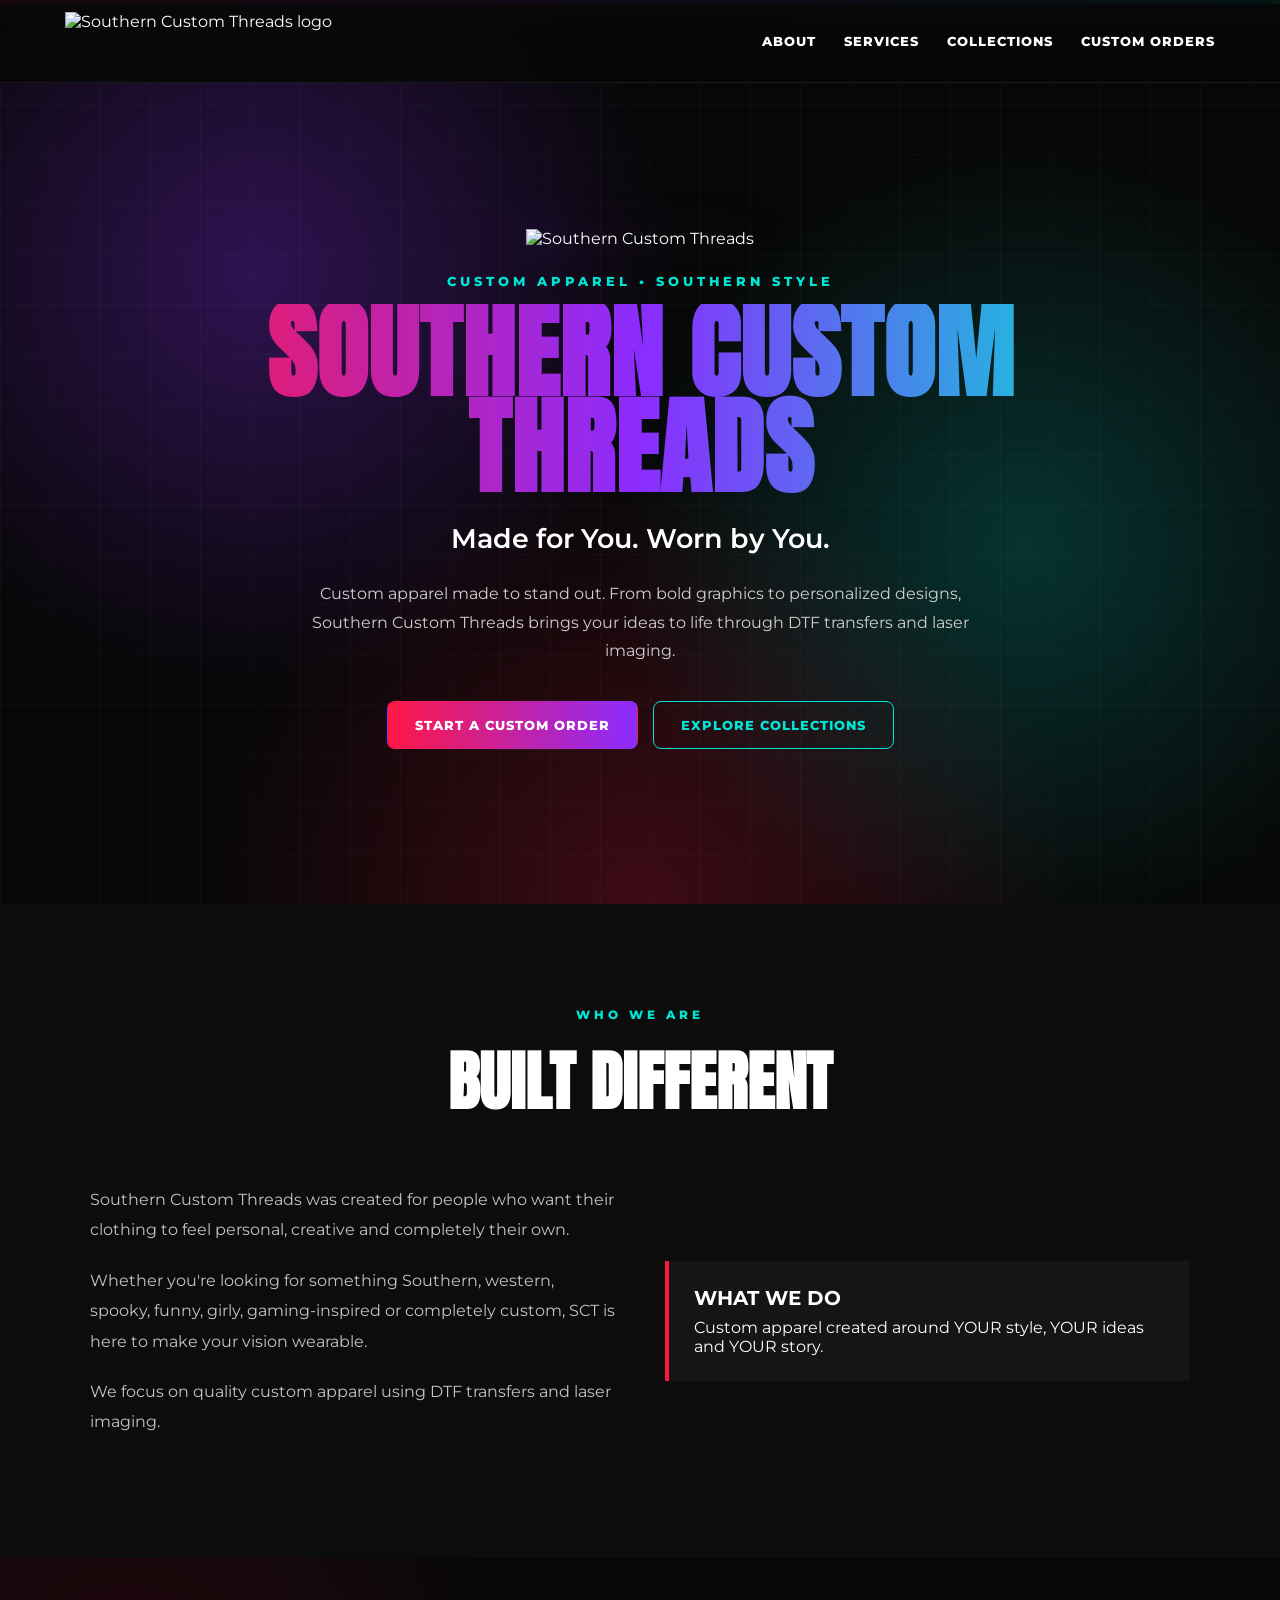
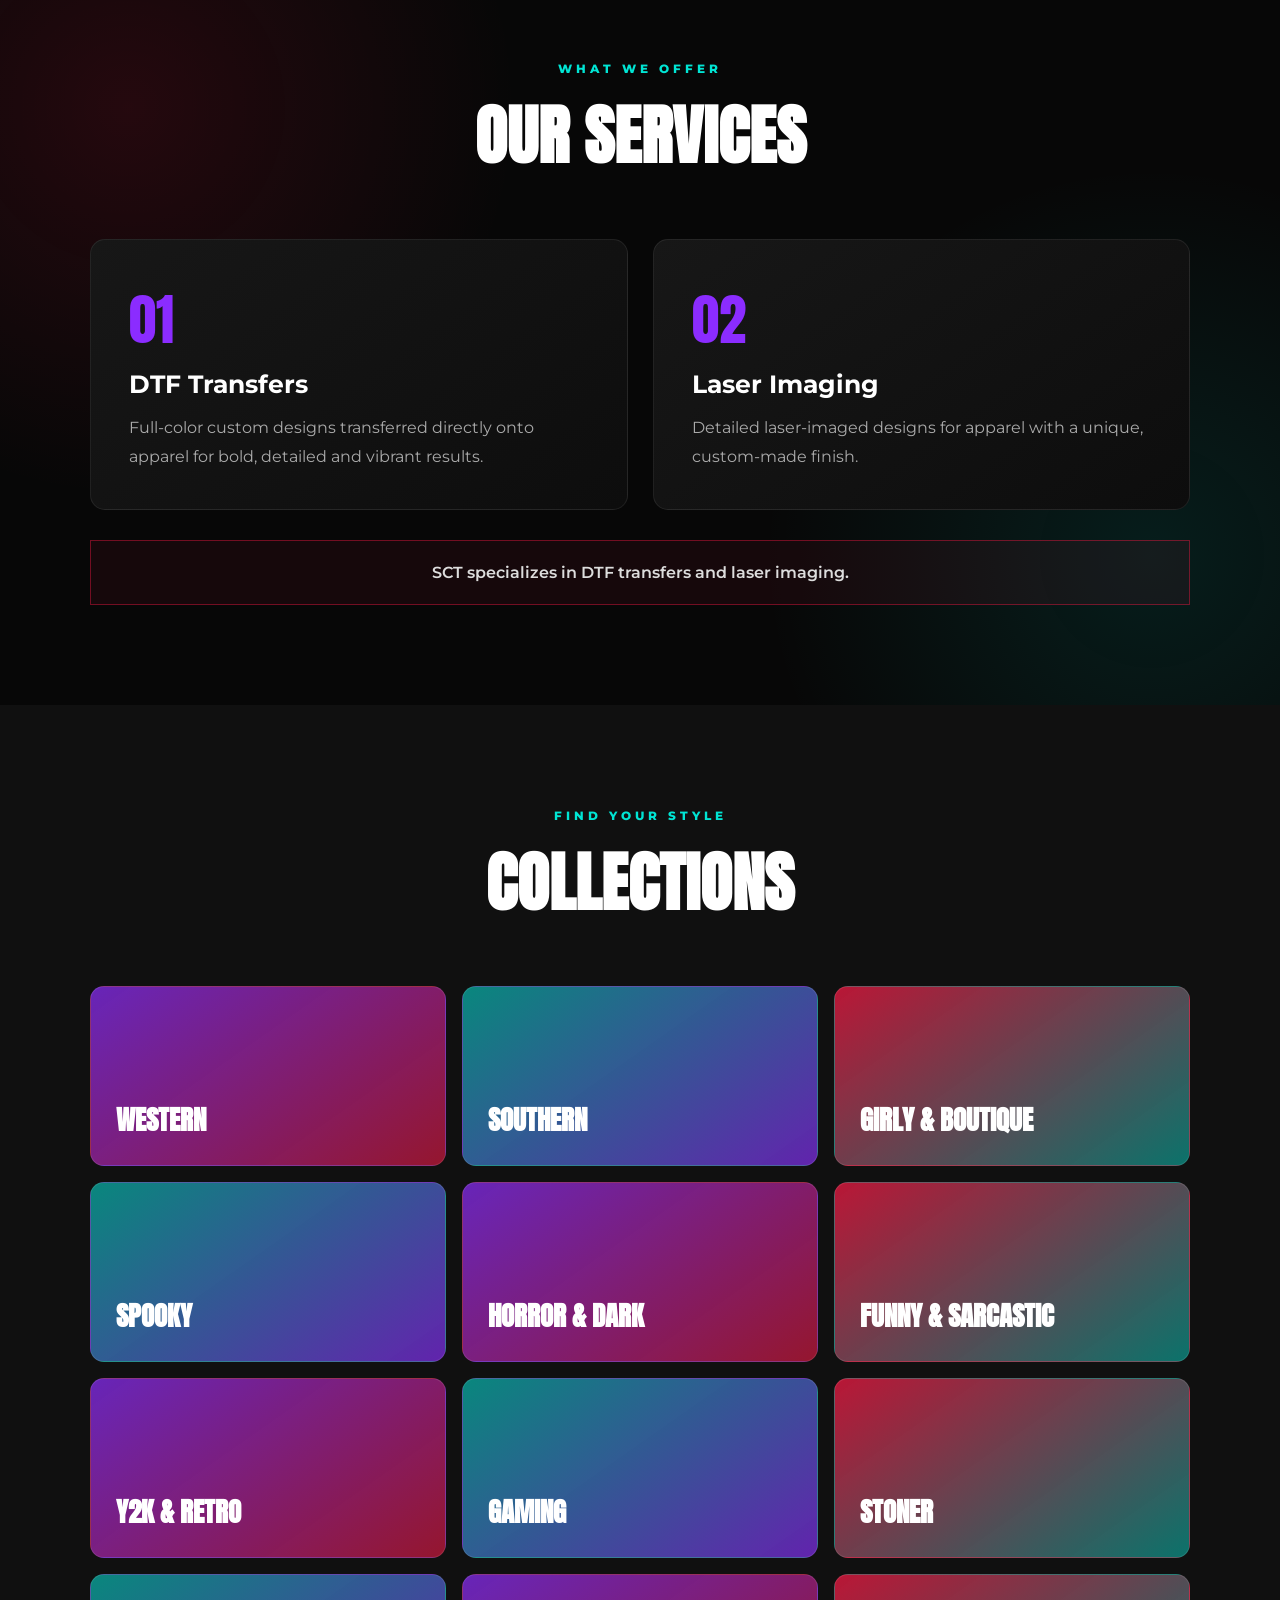
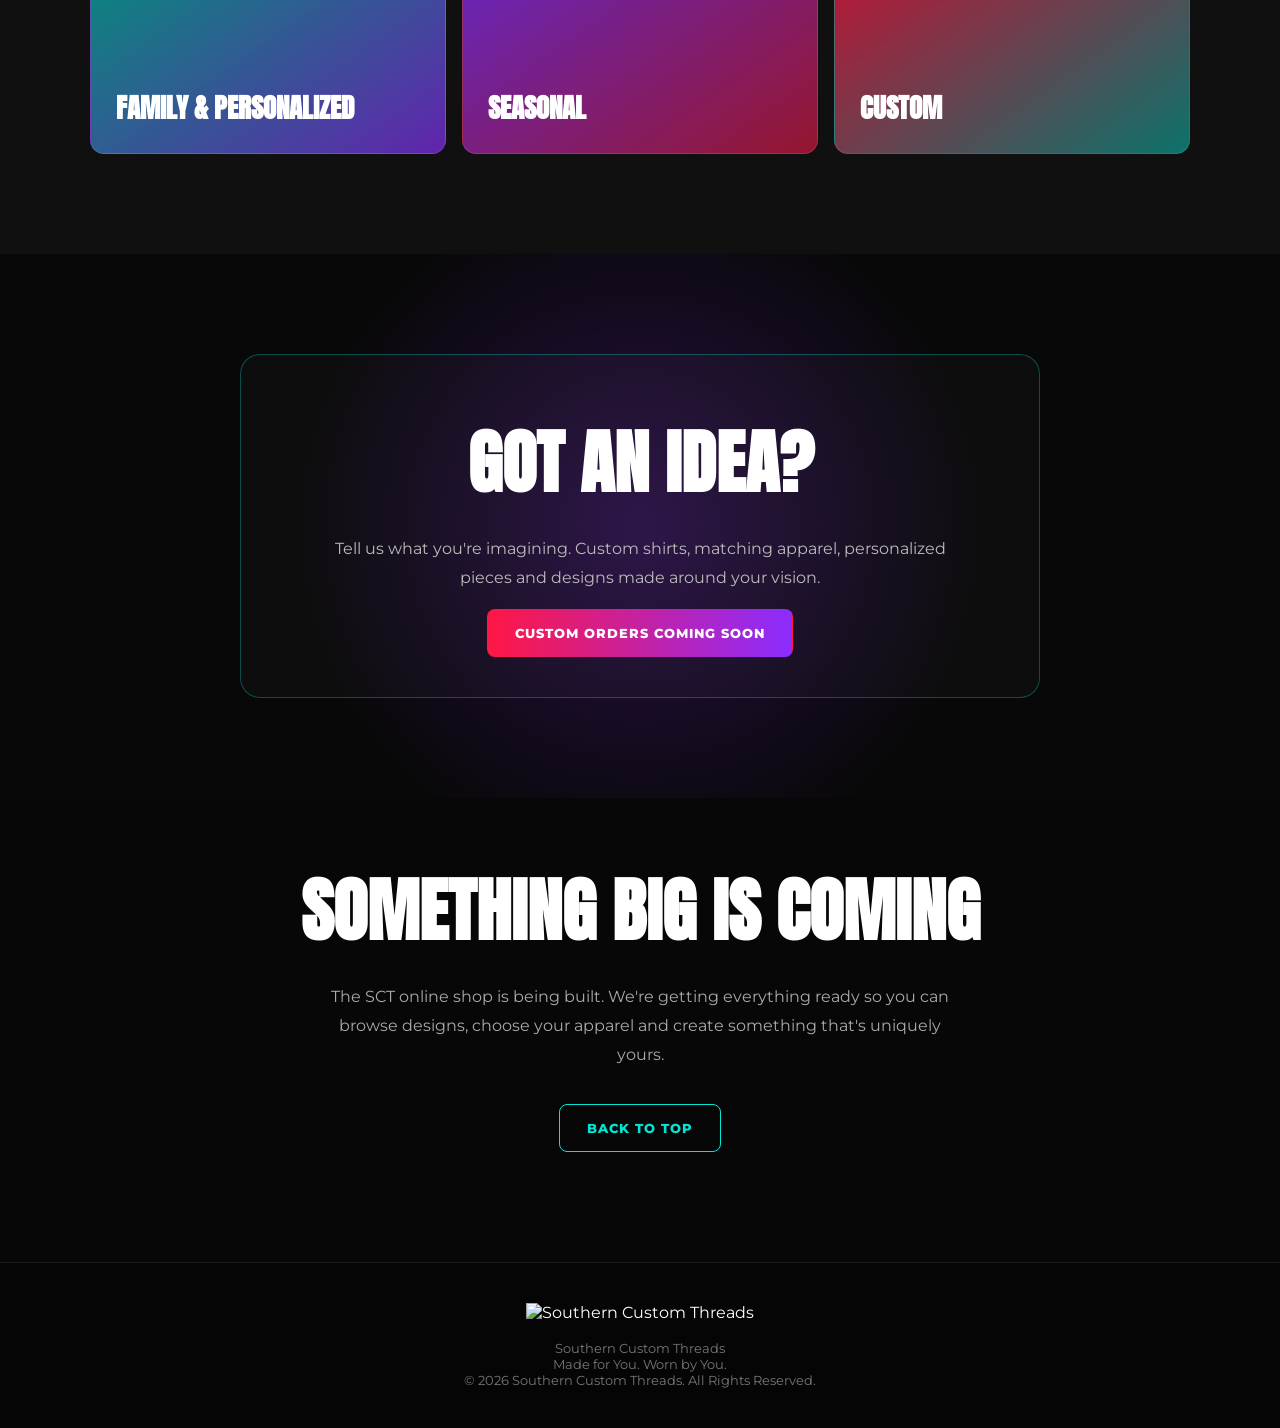
==== index.html @ f233bc28 "Update index.html" ====
<!DOCTYPE html>
<html lang="en">
<head>
<meta charset="UTF-8">
<meta name="viewport" content="width=device-width, initial-scale=1.0">

<title>Southern Custom Threads | Custom Apparel</title>

<meta name="description" content="Southern Custom Threads — Made for You. Worn by You. Custom apparel featuring DTF transfers and laser imaging.">

<style>
@import url('https://fonts.googleapis.com/css2?family=Anton&family=Montserrat:wght@400;500;600;700;800&display=swap');

:root {
  --red:#ff1744;
  --purple:#8b2cff;
  --teal:#00e5d4;
  --white:#ffffff;
  --black:#070707;
  --dark:#111111;
  --gray:#a9a9a9;
}

* {
  box-sizing:border-box;
  margin:0;
  padding:0;
}

html {
  scroll-behavior:smooth;
}

body {
  background:var(--black);
  color:var(--white);
  font-family:'Montserrat',sans-serif;
  overflow-x:hidden;
}

a {
  color:inherit;
  text-decoration:none;
}

header {
  position:fixed;
  top:0;
  left:0;
  width:100%;
  z-index:1000;
  background:rgba(7,7,7,.9);
  backdrop-filter:blur(12px);
  border-bottom:1px solid rgba(255,255,255,.08);
}

.nav {
  max-width:1200px;
  margin:auto;
  min-height:82px;
  padding:12px 25px;
  display:flex;
  align-items:center;
  justify-content:space-between;
}

.logo {
  height:58px;
  width:auto;
  display:block;
}

.nav-links {
  display:flex;
  gap:28px;
  align-items:center;
}

.nav-links a {
  font-size:13px;
  font-weight:800;
  text-transform:uppercase;
  letter-spacing:1px;
  transition:.25s;
}

.nav-links a:hover {
  color:var(--teal);
}

.hero {
  min-height:100vh;
  padding:150px 25px 80px;
  display:flex;
  align-items:center;
  justify-content:center;
  position:relative;
  background:
    radial-gradient(circle at 20% 30%, rgba(139,44,255,.3), transparent 35%),
    radial-gradient(circle at 80% 60%, rgba(0,229,212,.2), transparent 35%),
    radial-gradient(circle at 50% 100%, rgba(255,23,68,.22), transparent 40%),
    #070707;
}

.hero:before {
  content:"";
  position:absolute;
  inset:0;
  background-image:
    linear-gradient(rgba(255,255,255,.025) 1px,transparent 1px),
    linear-gradient(90deg,rgba(255,255,255,.025) 1px,transparent 1px);
  background-size:50px 50px;
  pointer-events:none;
}

.hero-content {
  max-width:1050px;
  text-align:center;
  position:relative;
  z-index:2;
}

.hero-logo {
  width:min(330px,75vw);
  margin:0 auto 25px;
  filter:drop-shadow(0 0 25px rgba(139,44,255,.35));
}

.kicker {
  color:var(--teal);
  font-size:13px;
  font-weight:800;
  letter-spacing:4px;
  text-transform:uppercase;
  margin-bottom:15px;
}

h1 {
  font-family:'Anton',sans-serif;
  font-size:clamp(48px,9vw,105px);
  line-height:.92;
  text-transform:uppercase;
  letter-spacing:1px;
  background:linear-gradient(90deg,var(--red),var(--purple),var(--teal));
  -webkit-background-clip:text;
  background-clip:text;
  color:transparent;
}

.tagline {
  margin:25px auto;
  max-width:700px;
  font-size:clamp(18px,3vw,27px);
  font-weight:600;
}

.hero-text {
  max-width:680px;
  margin:auto;
  color:#cfcfcf;
  line-height:1.8;
}

.buttons {
  margin-top:35px;
  display:flex;
  gap:15px;
  justify-content:center;
  flex-wrap:wrap;
}

.btn {
  padding:15px 27px;
  border-radius:8px;
  font-size:13px;
  font-weight:800;
  text-transform:uppercase;
  letter-spacing:1px;
  border:1px solid transparent;
  transition:.25s;
}

.btn-primary {
  background:linear-gradient(90deg,var(--red),var(--purple));
}

.btn-secondary {
  border-color:var(--teal);
  color:var(--teal);
}

.btn:hover {
  transform:translateY(-3px);
  box-shadow:0 10px 30px rgba(0,0,0,.35);
}

section {
  padding:100px 25px;
}

.container {
  max-width:1100px;
  margin:auto;
}

.section-title {
  text-align:center;
  margin-bottom:55px;
}

.section-title span {
  color:var(--teal);
  font-size:12px;
  font-weight:800;
  letter-spacing:4px;
  text-transform:uppercase;
}

.section-title h2 {
  font-family:'Anton',sans-serif;
  font-size:clamp(38px,6vw,65px);
  text-transform:uppercase;
  margin-top:10px;
}

.about {
  background:#0c0c0c;
}

.about-grid {
  display:grid;
  grid-template-columns:1fr 1fr;
  gap:50px;
  align-items:center;
}

.about-copy p {
  color:#c4c4c4;
  line-height:1.9;
  margin-bottom:20px;
}

.about-highlight {
  border-left:4px solid var(--red);
  padding:25px;
  background:#151515;
}

.about-highlight strong {
  display:block;
  font-size:20px;
  margin-bottom:8px;
}

.services {
  background:
    radial-gradient(circle at 10% 20%,rgba(255,23,68,.12),transparent 30%),
    radial-gradient(circle at 90% 80%,rgba(0,229,212,.1),transparent 30%),
    #070707;
}

.service-grid {
  display:grid;
  grid-template-columns:repeat(2,1fr);
  gap:25px;
}

.card {
  background:linear-gradient(145deg,#171717,#0d0d0d);
  border:1px solid rgba(255,255,255,.08);
  border-radius:15px;
  padding:38px;
  transition:.3s;
}

.card:hover {
  transform:translateY(-7px);
  border-color:var(--purple);
}

.card-number {
  font-family:'Anton',sans-serif;
  font-size:55px;
  color:var(--purple);
}

.card h3 {
  font-size:25px;
  margin:8px 0 15px;
}

.card p {
  color:#aaa;
  line-height:1.8;
}

.notice {
  margin-top:30px;
  text-align:center;
  padding:22px;
  border:1px solid rgba(255,23,68,.4);
  background:rgba(255,23,68,.06);
  color:#ddd;
  font-weight:600;
}

.collections {
  background:#101010;
}

.collection-grid {
  display:grid;
  grid-template-columns:repeat(3,1fr);
  gap:16px;
}

.collection {
  min-height:180px;
  border-radius:14px;
  padding:25px;
  display:flex;
  align-items:flex-end;
  position:relative;
  overflow:hidden;
  background:
    linear-gradient(145deg,rgba(139,44,255,.7),rgba(255,23,68,.55)),
    #151515;
  border:1px solid rgba(255,255,255,.1);
}

.collection:nth-child(2n) {
  background:
    linear-gradient(145deg,rgba(0,229,212,.55),rgba(139,44,255,.65)),
    #151515;
}

.collection:nth-child(3n) {
  background:
    linear-gradient(145deg,rgba(255,23,68,.7),rgba(0,229,212,.45)),
    #151515;
}

.collection h3 {
  font-family:'Anton',sans-serif;
  font-size:27px;
  text-transform:uppercase;
  position:relative;
  z-index:2;
}

.custom {
  text-align:center;
  background:
    radial-gradient(circle,rgba(139,44,255,.25),transparent 50%),
    #080808;
}

.custom-box {
  max-width:800px;
  margin:auto;
  padding:55px 30px;
  border-radius:20px;
  border:1px solid rgba(0,229,212,.3);
  background:rgba(255,255,255,.025);
}

.custom-box h2 {
  font-family:'Anton',sans-serif;
  font-size:clamp(40px,7vw,70px);
  text-transform:uppercase;
}

.custom-box p {
  color:#bbb;
  line-height:1.8;
  margin:20px auto 30px;
  max-width:650px;
}

.coming {
  padding-top:60px;
  padding-bottom:110px;
  text-align:center;
}

.coming h2 {
  font-family:'Anton',sans-serif;
  font-size:clamp(40px,7vw,70px);
  text-transform:uppercase;
}

.coming p {
  color:#aaa;
  max-width:650px;
  margin:20px auto;
  line-height:1.8;
}

footer {
  border-top:1px solid rgba(255,255,255,.08);
  background:#050505;
  padding:40px 25px;
  text-align:center;
}

.footer-logo {
  height:65px;
  margin-bottom:18px;
}

footer p {
  color:#777;
  font-size:13px;
}

.gradient-line {
  height:4px;
  background:linear-gradient(90deg,var(--red),var(--purple),var(--teal));
}

@media(max-width:800px) {
  .nav {
    justify-content:center;
  }

  .nav-links {
    display:none;
  }

  .about-grid,
  .service-grid {
    grid-template-columns:1fr;
  }

  .collection-grid {
    grid-template-columns:1fr 1fr;
  }
}

@media(max-width:520px) {
  section {
    padding:75px 18px;
  }

  .collection-grid {
    grid-template-columns:1fr;
  }

  .card {
    padding:28px;
  }
}
</style>
</head>

<body>

<header>
  <div class="nav">
    <a href="#top">
      <img src="sct-logo.jpeg" class="logo" alt="Southern Custom Threads logo">
    </a>

    <nav class="nav-links">
      <a href="#about">About</a>
      <a href="#services">Services</a>
      <a href="#collections">Collections</a>
      <a href="#custom">Custom Orders</a>
    </nav>
  </div>
</header>

<div class="gradient-line"></div>

<main id="top">

<section class="hero">
  <div class="hero-content">

    <img src="sct-logo.jpeg" class="hero-logo" alt="Southern Custom Threads">

    <div class="kicker">Custom Apparel • Southern Style</div>

    <h1>Southern Custom Threads</h1>

    <div class="tagline">
      Made for You. Worn by You.
    </div>

    <p class="hero-text">
      Custom apparel made to stand out. From bold graphics to personalized
      designs, Southern Custom Threads brings your ideas to life through
      DTF transfers and laser imaging.
    </p>

    <div class="buttons">
      <a href="#custom" class="btn btn-primary">Start a Custom Order</a>
      <a href="#collections" class="btn btn-secondary">Explore Collections</a>
    </div>

  </div>
</section>

<section class="about" id="about">
  <div class="container">

    <div class="section-title">
      <span>Who We Are</span>
      <h2>Built Different</h2>
    </div>

    <div class="about-grid">

      <div class="about-copy">
        <p>
          Southern Custom Threads was created for people who want their
          clothing to feel personal, creative and completely their own.
        </p>

        <p>
          Whether you're looking for something Southern, western, spooky,
          funny, girly, gaming-inspired or completely custom, SCT is here
          to make your vision wearable.
        </p>

        <p>
          We focus on quality custom apparel using DTF transfers and
          laser imaging.
        </p>
      </div>

      <div class="about-highlight">
        <strong>WHAT WE DO</strong>
        Custom apparel created around YOUR style, YOUR ideas and YOUR story.
      </div>

    </div>

  </div>
</section>

<section class="services" id="services">
  <div class="container">

    <div class="section-title">
      <span>What We Offer</span>
      <h2>Our Services</h2>
    </div>

    <div class="service-grid">

      <div class="card">
        <div class="card-number">01</div>
        <h3>DTF Transfers</h3>
        <p>
          Full-color custom designs transferred directly onto apparel
          for bold, detailed and vibrant results.
        </p>
      </div>

      <div class="card">
        <div class="card-number">02</div>
        <h3>Laser Imaging</h3>
        <p>
          Detailed laser-imaged designs for apparel with a unique,
          custom-made finish.
        </p>
      </div>

    </div>

    <div class="notice">
      SCT specializes in DTF transfers and laser imaging.
    </div>

  </div>
</section>

<section class="collections" id="collections">
  <div class="container">

    <div class="section-title">
      <span>Find Your Style</span>
      <h2>Collections</h2>
    </div>

    <div class="collection-grid">

      <div class="collection"><h3>Western</h3></div>
      <div class="collection"><h3>Southern</h3></div>
      <div class="collection"><h3>Girly & Boutique</h3></div>
      <div class="collection"><h3>Spooky</h3></div>
      <div class="collection"><h3>Horror & Dark</h3></div>
      <div class="collection"><h3>Funny & Sarcastic</h3></div>
      <div class="collection"><h3>Y2K & Retro</h3></div>
      <div class="collection"><h3>Gaming</h3></div>
      <div class="collection"><h3>Stoner</h3></div>
      <div class="collection"><h3>Family & Personalized</h3></div>
      <div class="collection"><h3>Seasonal</h3></div>
      <div class="collection"><h3>Custom</h3></div>

    </div>

  </div>
</section>

<section class="custom" id="custom">
  <div class="container">

    <div class="custom-box">

      <h2>Got An Idea?</h2>

      <p>
        Tell us what you're imagining. Custom shirts, matching apparel,
        personalized pieces and designs made around your vision.
      </p>

      <a href="#" class="btn btn-primary">
        Custom Orders Coming Soon
      </a>

    </div>

  </div>
</section>

<section class="coming">
  <div class="container">

    <h2>Something Big Is Coming</h2>

    <p>
      The SCT online shop is being built. We're getting everything ready
      so you can browse designs, choose your apparel and create something
      that's uniquely yours.
    </p>

    <div class="buttons">
      <a href="#top" class="btn btn-secondary">Back To Top</a>
    </div>

  </div>
</section>

</main>

<footer>

  <img src="sct-logo.jpeg" class="footer-logo" alt="Southern Custom Threads">

  <p>Southern Custom Threads</p>
  <p>Made for You. Worn by You.</p>
  <p>© 2026 Southern Custom Threads. All Rights Reserved.</p>

</footer>

</body>
</html>
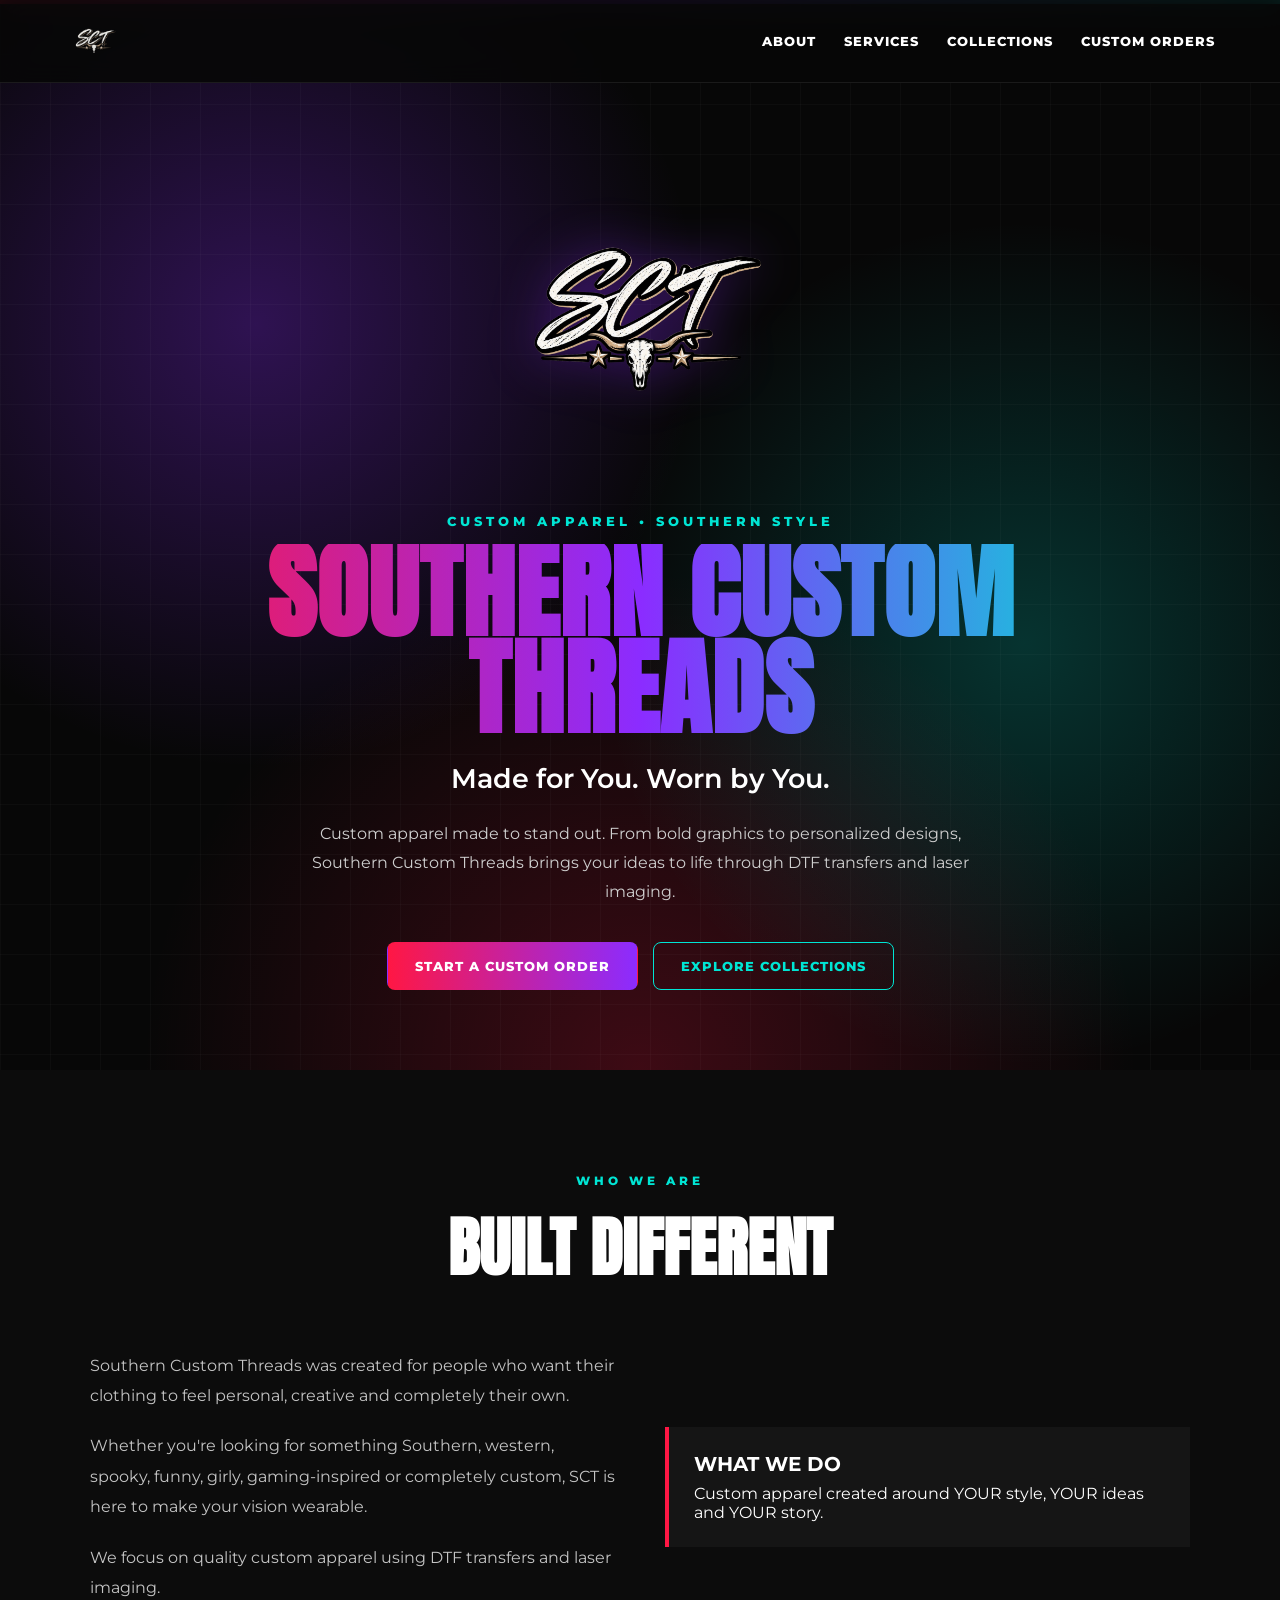
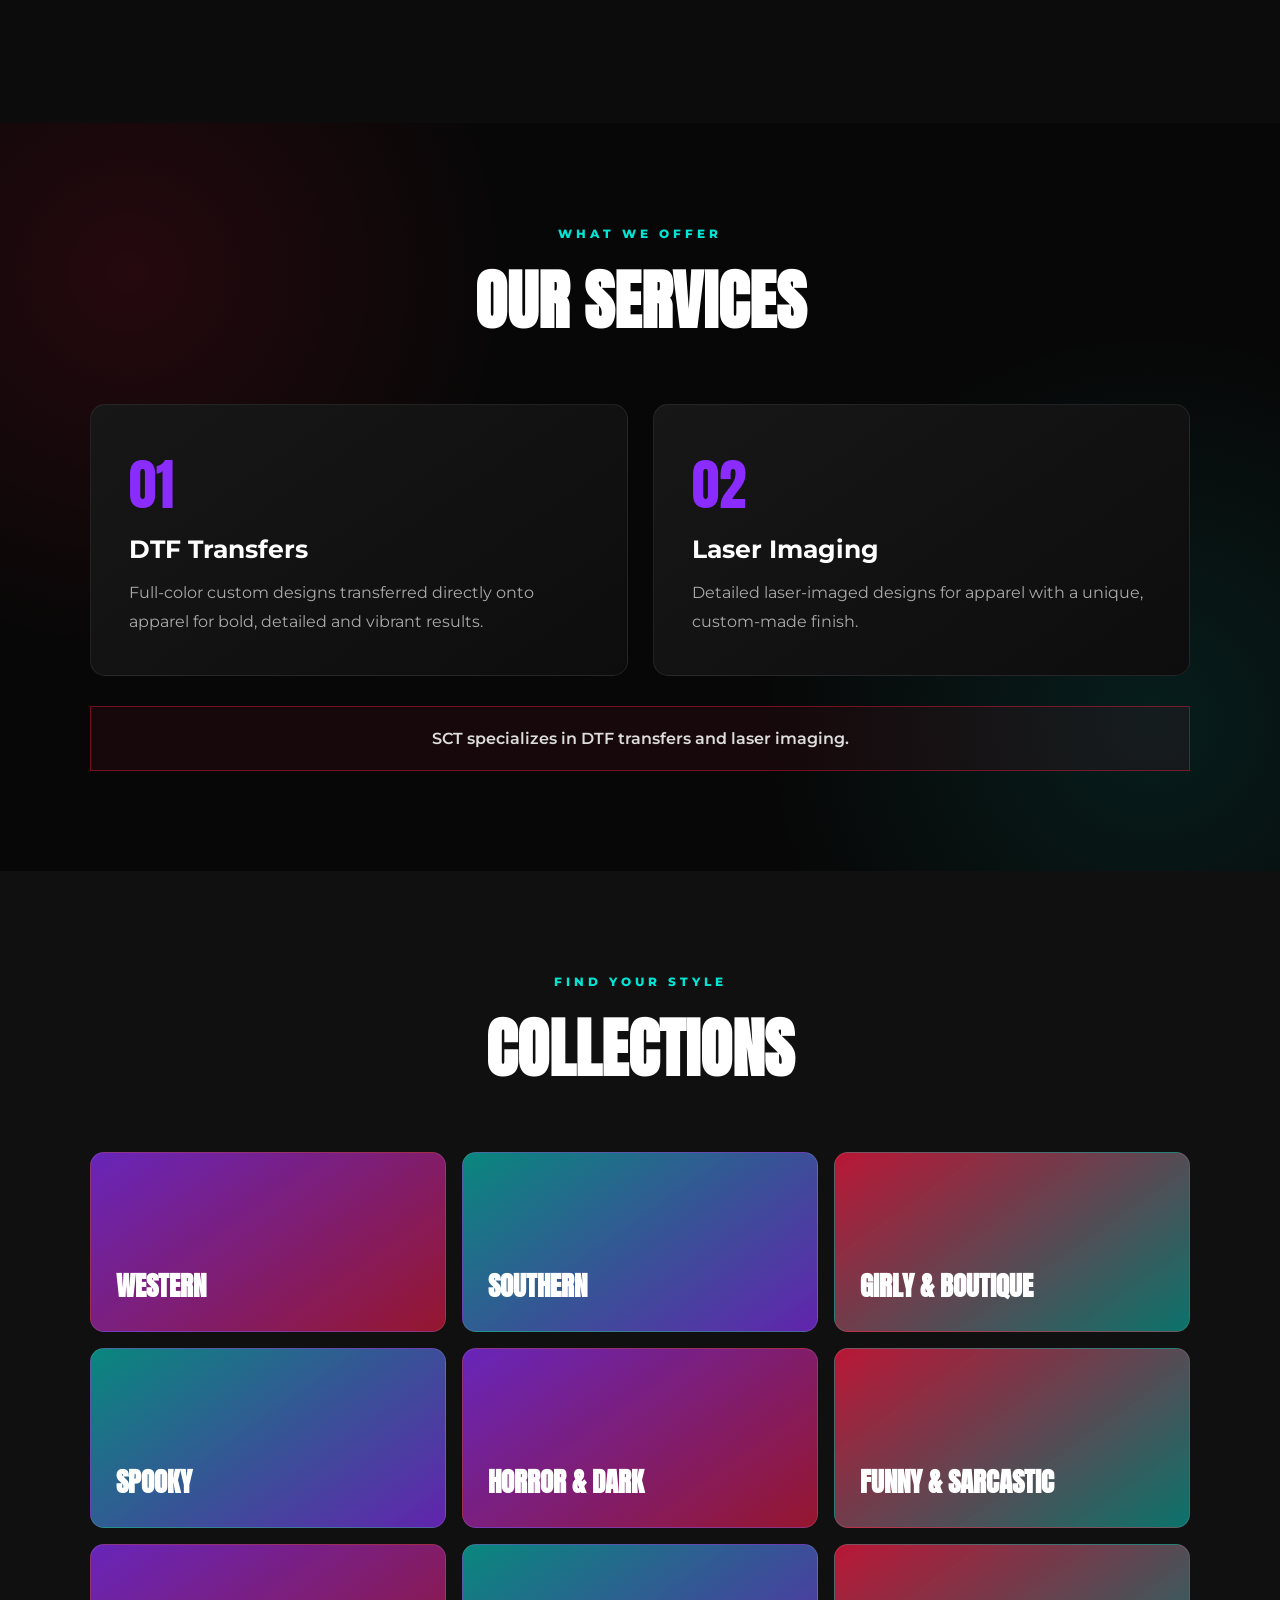
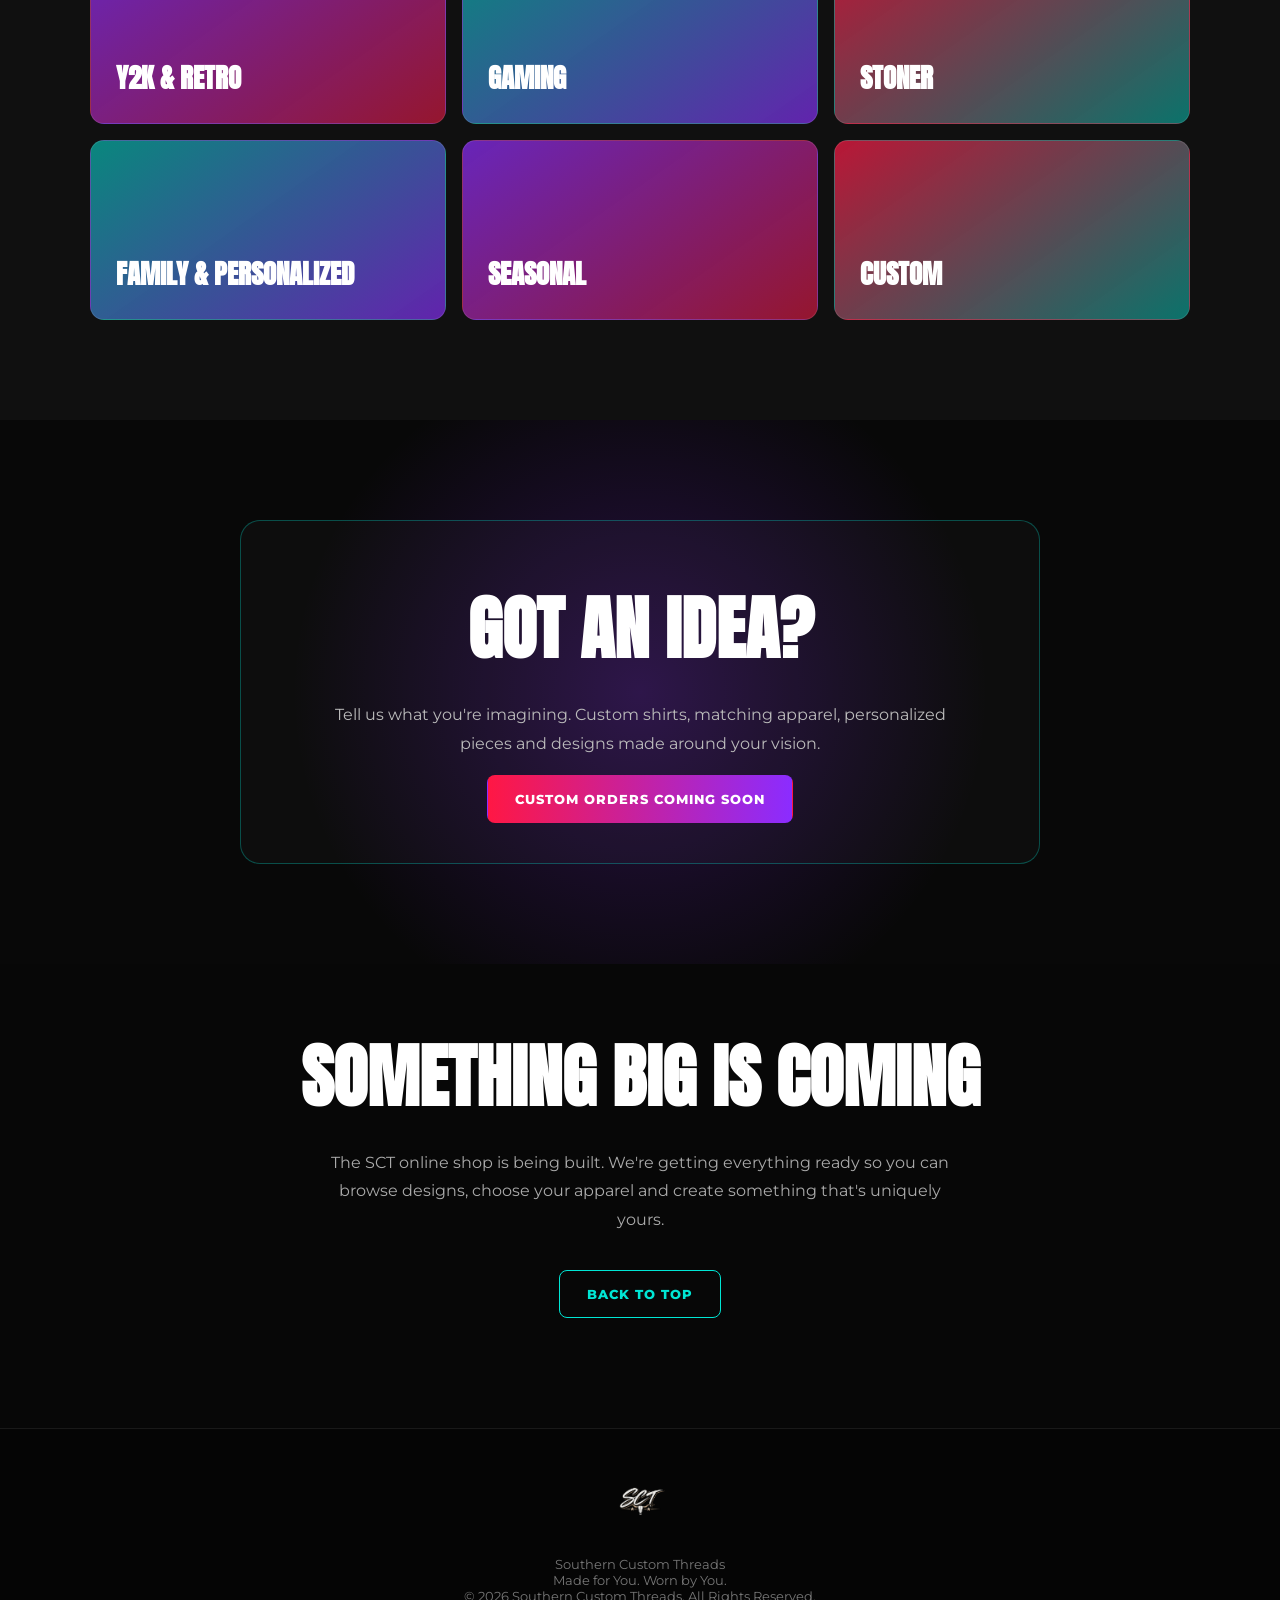
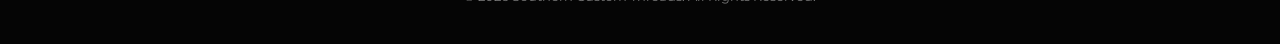
==== commit 4aeab037: "Update index.html" ====
--- a/index.html
+++ b/index.html
@@ -458,7 +458,7 @@
 <header>
   <div class="nav">
     <a href="#top">
-      <img src="sct-logo.jpeg" class="logo" alt="Southern Custom Threads logo">
+      <img src="SCT logo.png" class="logo" alt="Southern Custom Threads logo">
     </a>
 
     <nav class="nav-links">
@@ -477,7 +477,7 @@
 <section class="hero">
   <div class="hero-content">
 
-    <img src="sct-logo.jpeg" class="hero-logo" alt="Southern Custom Threads">
+    <img src="SCT logo.png" class="hero-logo" alt="Southern Custom Threads">
 
     <div class="kicker">Custom Apparel • Southern Style</div>
 
@@ -647,7 +647,7 @@
 
 <footer>
 
-  <img src="sct-logo.jpeg" class="footer-logo" alt="Southern Custom Threads">
+  <img src="SCT logo.png" class="footer-logo" alt="Southern Custom Threads">
 
   <p>Southern Custom Threads</p>
   <p>Made for You. Worn by You.</p>
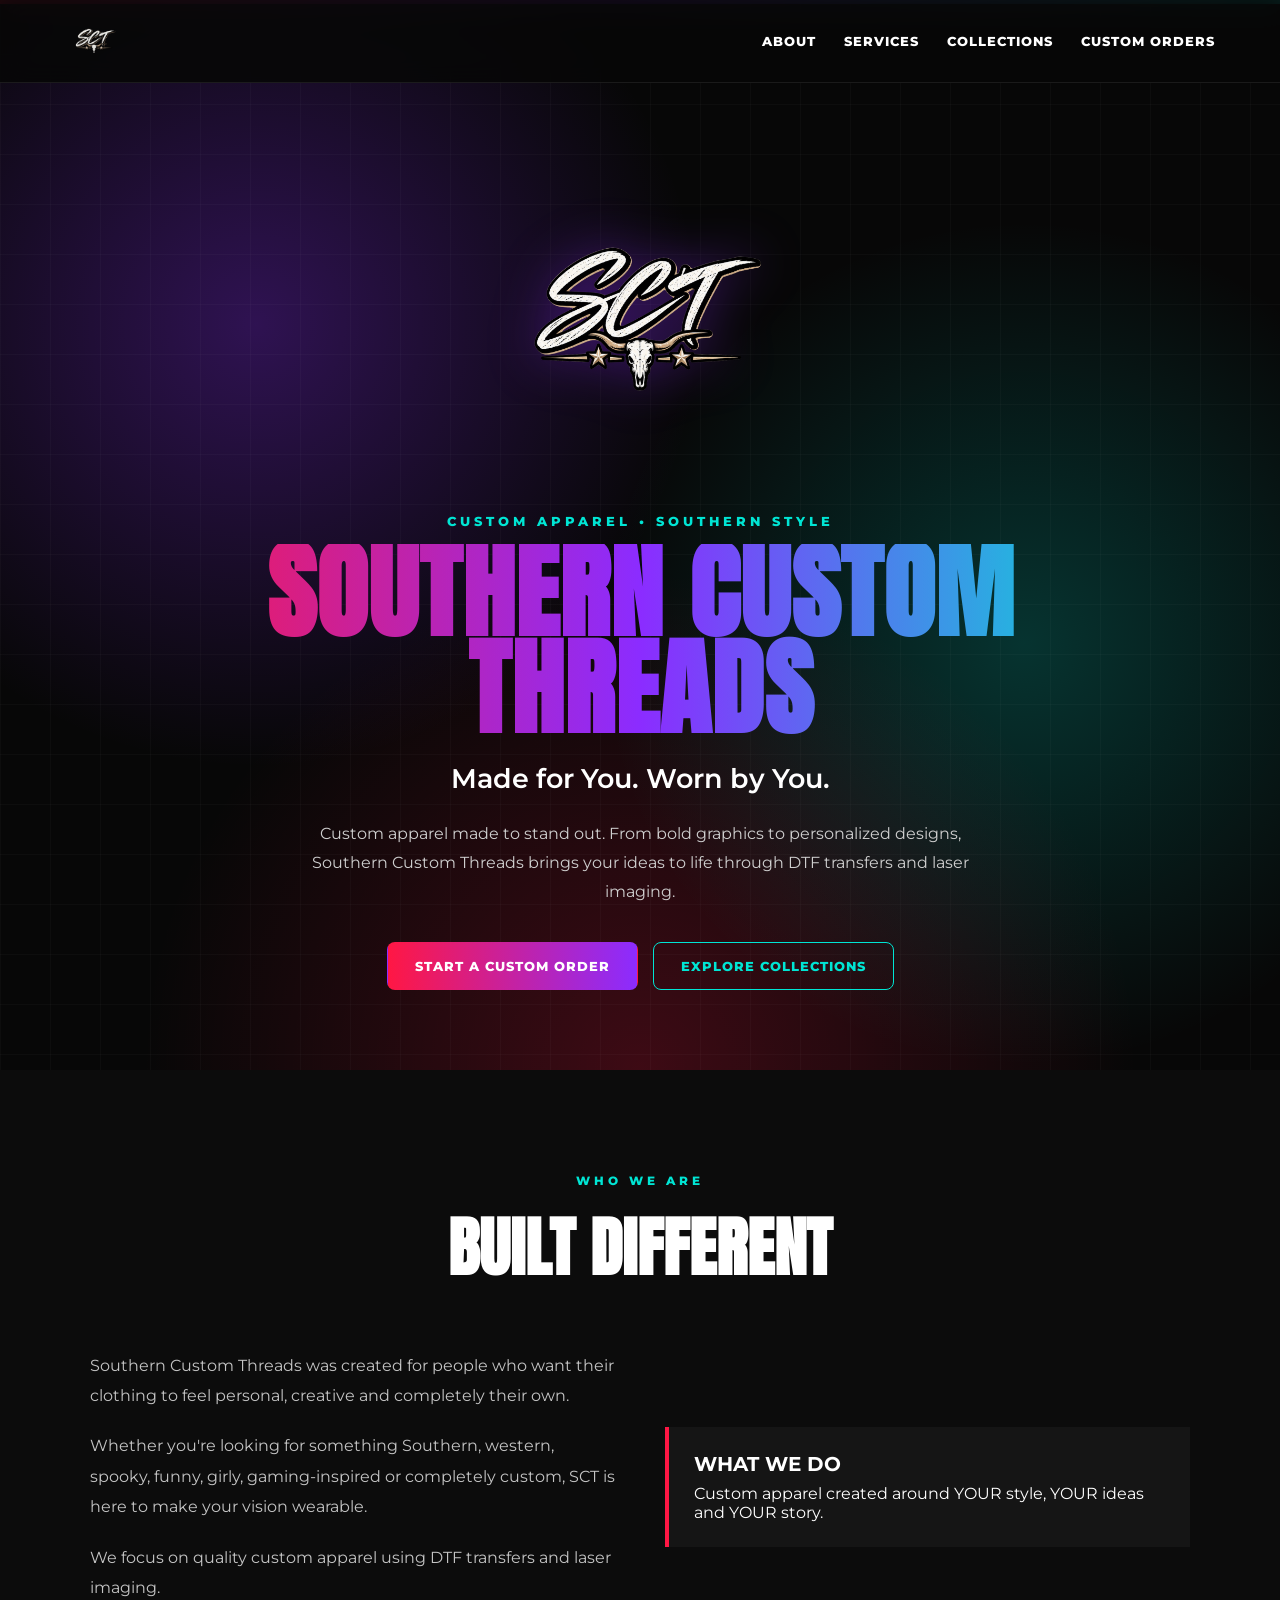
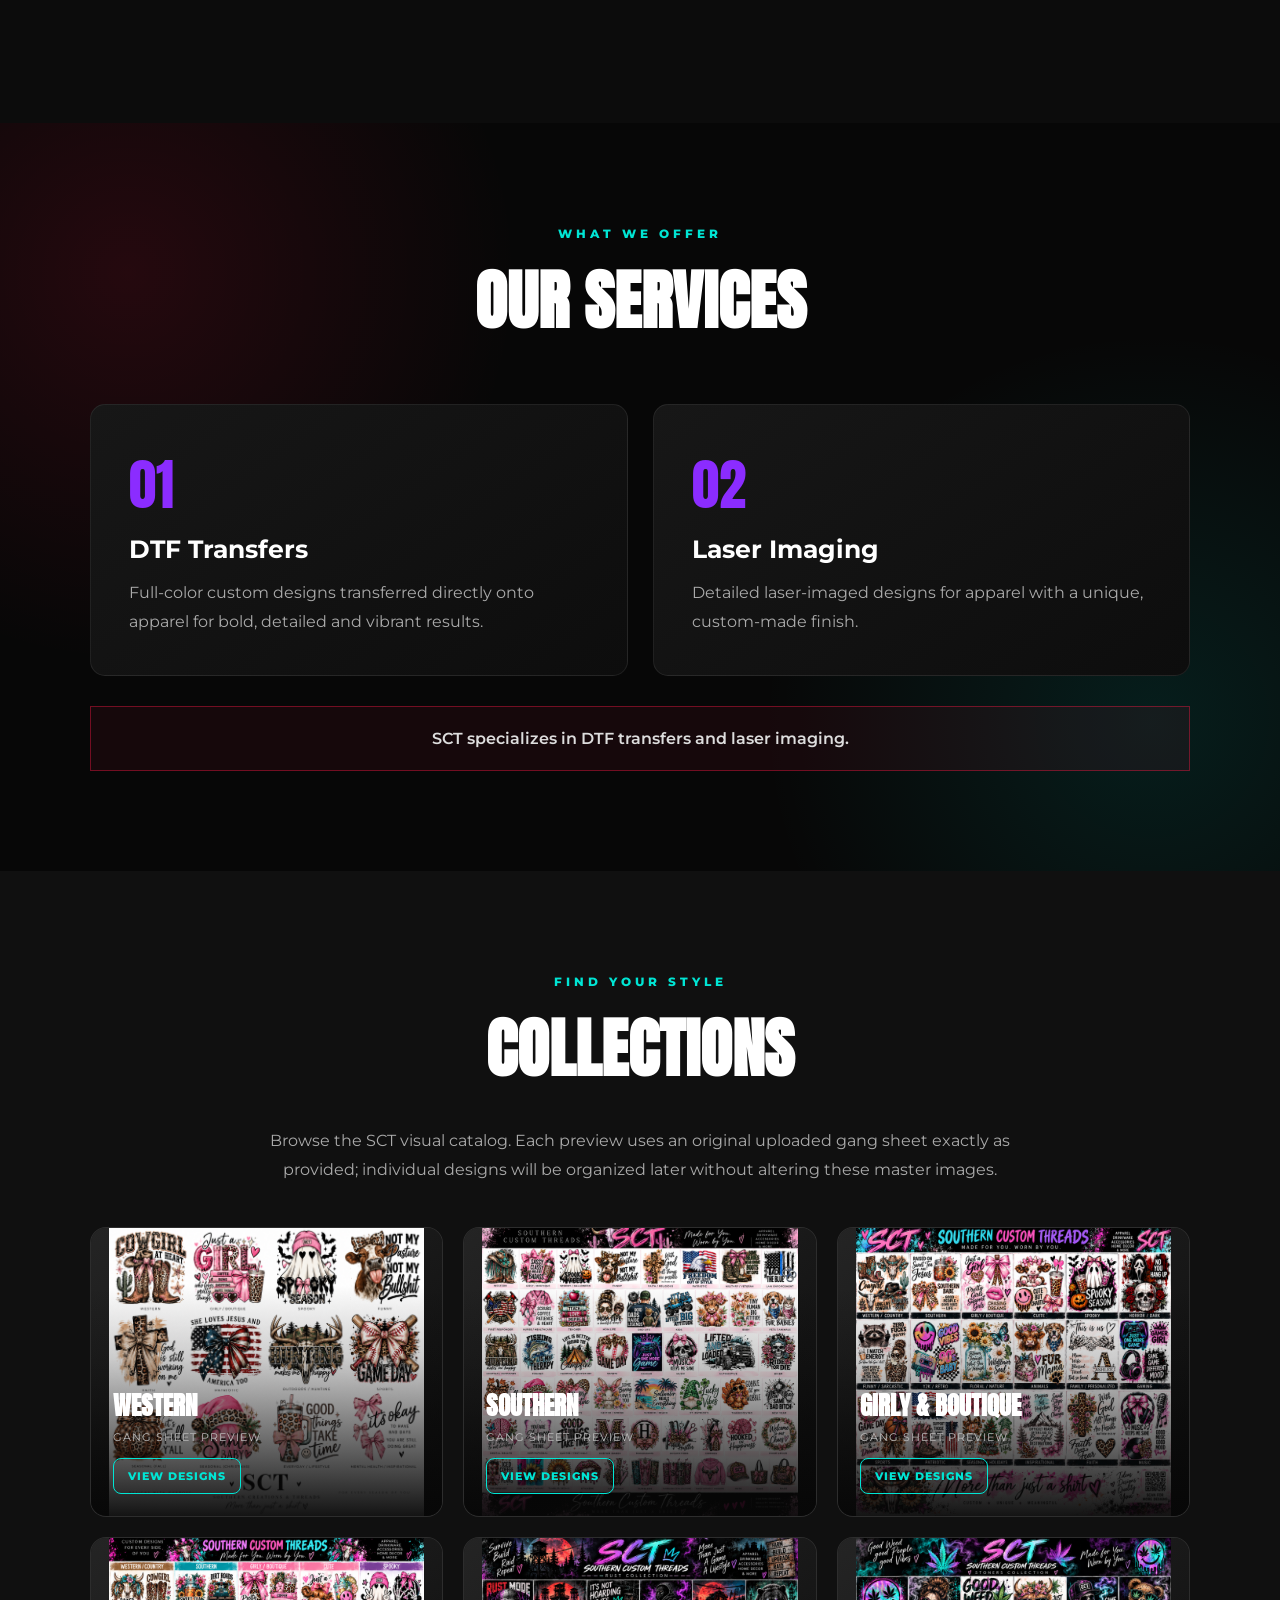
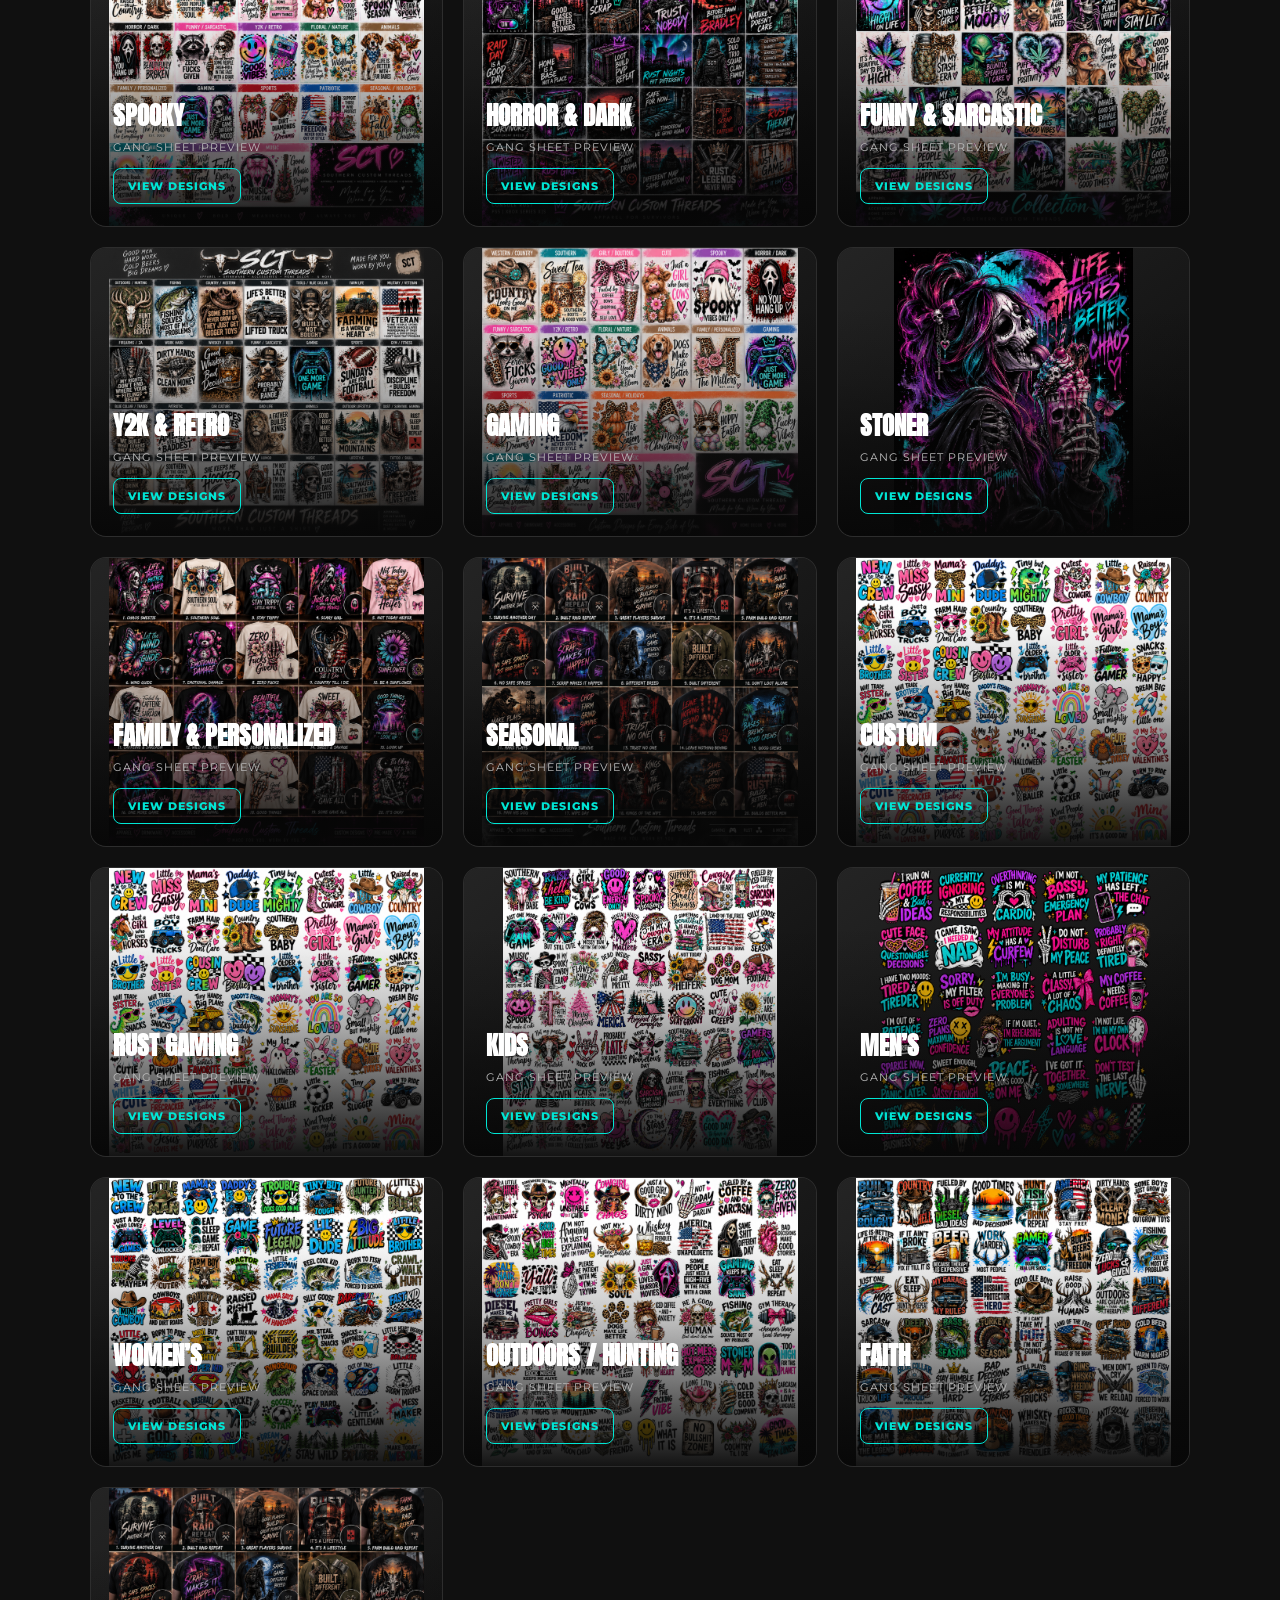
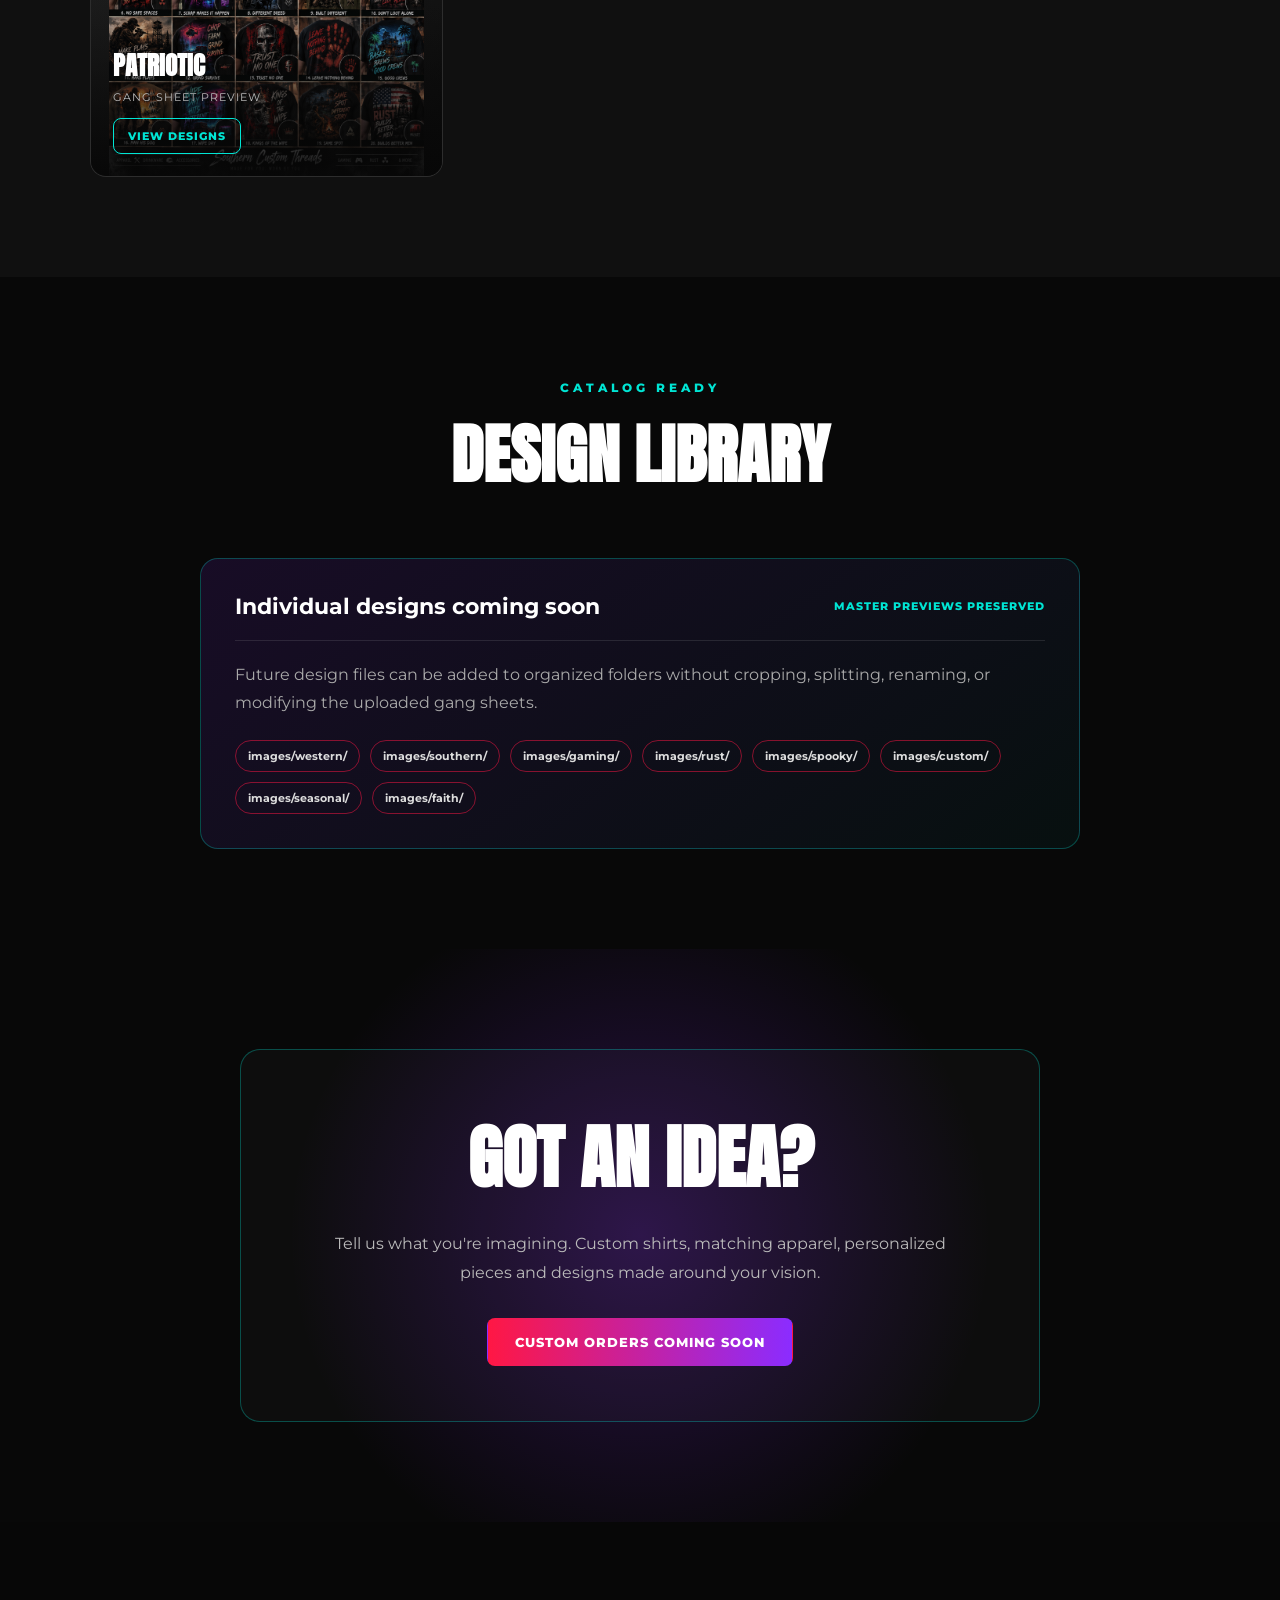
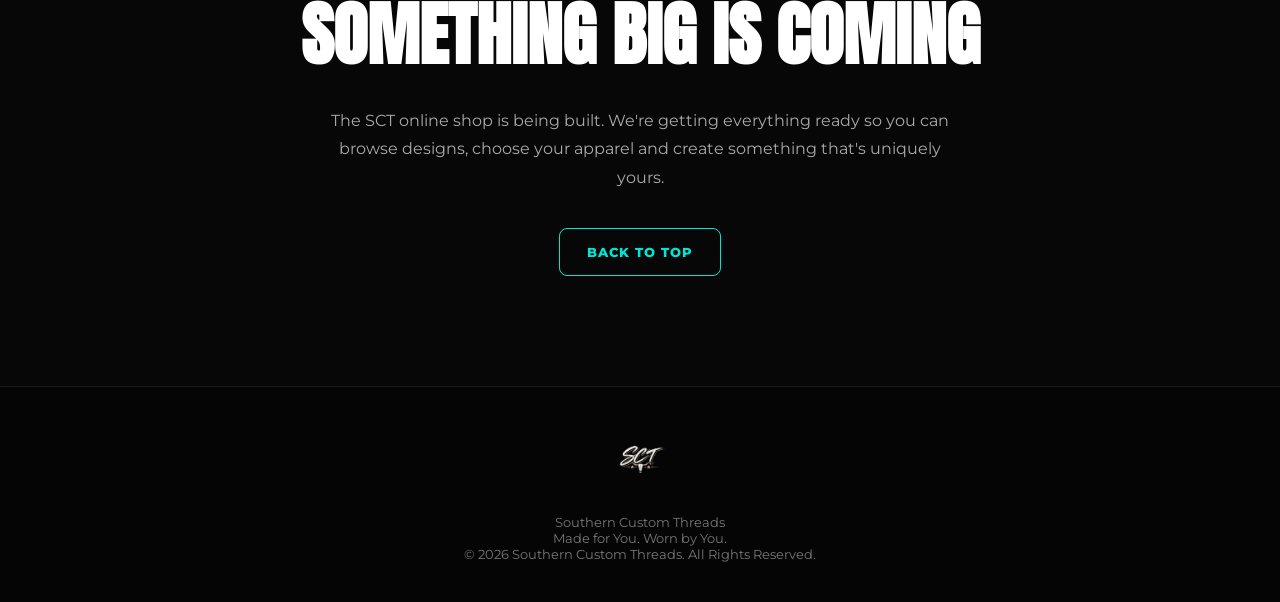
==== commit 57def1d9: "Update SCT Collections with original gang sheet previews and future design folders" ====
--- a/index.html
+++ b/index.html
@@ -3,657 +3,50 @@
 <head>
 <meta charset="UTF-8">
 <meta name="viewport" content="width=device-width, initial-scale=1.0">
-
 <title>Southern Custom Threads | Custom Apparel</title>
-
 <meta name="description" content="Southern Custom Threads — Made for You. Worn by You. Custom apparel featuring DTF transfers and laser imaging.">
-
 <style>
 @import url('https://fonts.googleapis.com/css2?family=Anton&family=Montserrat:wght@400;500;600;700;800&display=swap');
-
-:root {
-  --red:#ff1744;
-  --purple:#8b2cff;
-  --teal:#00e5d4;
-  --white:#ffffff;
-  --black:#070707;
-  --dark:#111111;
-  --gray:#a9a9a9;
-}
-
-* {
-  box-sizing:border-box;
-  margin:0;
-  padding:0;
-}
-
-html {
-  scroll-behavior:smooth;
-}
-
-body {
-  background:var(--black);
-  color:var(--white);
-  font-family:'Montserrat',sans-serif;
-  overflow-x:hidden;
-}
-
-a {
-  color:inherit;
-  text-decoration:none;
-}
-
-header {
-  position:fixed;
-  top:0;
-  left:0;
-  width:100%;
-  z-index:1000;
-  background:rgba(7,7,7,.9);
-  backdrop-filter:blur(12px);
-  border-bottom:1px solid rgba(255,255,255,.08);
-}
-
-.nav {
-  max-width:1200px;
-  margin:auto;
-  min-height:82px;
-  padding:12px 25px;
-  display:flex;
-  align-items:center;
-  justify-content:space-between;
-}
-
-.logo {
-  height:58px;
-  width:auto;
-  display:block;
-}
-
-.nav-links {
-  display:flex;
-  gap:28px;
-  align-items:center;
-}
-
-.nav-links a {
-  font-size:13px;
-  font-weight:800;
-  text-transform:uppercase;
-  letter-spacing:1px;
-  transition:.25s;
-}
-
-.nav-links a:hover {
-  color:var(--teal);
-}
-
-.hero {
-  min-height:100vh;
-  padding:150px 25px 80px;
-  display:flex;
-  align-items:center;
-  justify-content:center;
-  position:relative;
-  background:
-    radial-gradient(circle at 20% 30%, rgba(139,44,255,.3), transparent 35%),
-    radial-gradient(circle at 80% 60%, rgba(0,229,212,.2), transparent 35%),
-    radial-gradient(circle at 50% 100%, rgba(255,23,68,.22), transparent 40%),
-    #070707;
-}
-
-.hero:before {
-  content:"";
-  position:absolute;
-  inset:0;
-  background-image:
-    linear-gradient(rgba(255,255,255,.025) 1px,transparent 1px),
-    linear-gradient(90deg,rgba(255,255,255,.025) 1px,transparent 1px);
-  background-size:50px 50px;
-  pointer-events:none;
-}
-
-.hero-content {
-  max-width:1050px;
-  text-align:center;
-  position:relative;
-  z-index:2;
-}
-
-.hero-logo {
-  width:min(330px,75vw);
-  margin:0 auto 25px;
-  filter:drop-shadow(0 0 25px rgba(139,44,255,.35));
-}
-
-.kicker {
-  color:var(--teal);
-  font-size:13px;
-  font-weight:800;
-  letter-spacing:4px;
-  text-transform:uppercase;
-  margin-bottom:15px;
-}
-
-h1 {
-  font-family:'Anton',sans-serif;
-  font-size:clamp(48px,9vw,105px);
-  line-height:.92;
-  text-transform:uppercase;
-  letter-spacing:1px;
-  background:linear-gradient(90deg,var(--red),var(--purple),var(--teal));
-  -webkit-background-clip:text;
-  background-clip:text;
-  color:transparent;
-}
-
-.tagline {
-  margin:25px auto;
-  max-width:700px;
-  font-size:clamp(18px,3vw,27px);
-  font-weight:600;
-}
-
-.hero-text {
-  max-width:680px;
-  margin:auto;
-  color:#cfcfcf;
-  line-height:1.8;
-}
-
-.buttons {
-  margin-top:35px;
-  display:flex;
-  gap:15px;
-  justify-content:center;
-  flex-wrap:wrap;
-}
-
-.btn {
-  padding:15px 27px;
-  border-radius:8px;
-  font-size:13px;
-  font-weight:800;
-  text-transform:uppercase;
-  letter-spacing:1px;
-  border:1px solid transparent;
-  transition:.25s;
-}
-
-.btn-primary {
-  background:linear-gradient(90deg,var(--red),var(--purple));
-}
-
-.btn-secondary {
-  border-color:var(--teal);
-  color:var(--teal);
-}
-
-.btn:hover {
-  transform:translateY(-3px);
-  box-shadow:0 10px 30px rgba(0,0,0,.35);
-}
-
-section {
-  padding:100px 25px;
-}
-
-.container {
-  max-width:1100px;
-  margin:auto;
-}
-
-.section-title {
-  text-align:center;
-  margin-bottom:55px;
-}
-
-.section-title span {
-  color:var(--teal);
-  font-size:12px;
-  font-weight:800;
-  letter-spacing:4px;
-  text-transform:uppercase;
-}
-
-.section-title h2 {
-  font-family:'Anton',sans-serif;
-  font-size:clamp(38px,6vw,65px);
-  text-transform:uppercase;
-  margin-top:10px;
-}
-
-.about {
-  background:#0c0c0c;
-}
-
-.about-grid {
-  display:grid;
-  grid-template-columns:1fr 1fr;
-  gap:50px;
-  align-items:center;
-}
-
-.about-copy p {
-  color:#c4c4c4;
-  line-height:1.9;
-  margin-bottom:20px;
-}
-
-.about-highlight {
-  border-left:4px solid var(--red);
-  padding:25px;
-  background:#151515;
-}
-
-.about-highlight strong {
-  display:block;
-  font-size:20px;
-  margin-bottom:8px;
-}
-
-.services {
-  background:
-    radial-gradient(circle at 10% 20%,rgba(255,23,68,.12),transparent 30%),
-    radial-gradient(circle at 90% 80%,rgba(0,229,212,.1),transparent 30%),
-    #070707;
-}
-
-.service-grid {
-  display:grid;
-  grid-template-columns:repeat(2,1fr);
-  gap:25px;
-}
-
-.card {
-  background:linear-gradient(145deg,#171717,#0d0d0d);
-  border:1px solid rgba(255,255,255,.08);
-  border-radius:15px;
-  padding:38px;
-  transition:.3s;
-}
-
-.card:hover {
-  transform:translateY(-7px);
-  border-color:var(--purple);
-}
-
-.card-number {
-  font-family:'Anton',sans-serif;
-  font-size:55px;
-  color:var(--purple);
-}
-
-.card h3 {
-  font-size:25px;
-  margin:8px 0 15px;
-}
-
-.card p {
-  color:#aaa;
-  line-height:1.8;
-}
-
-.notice {
-  margin-top:30px;
-  text-align:center;
-  padding:22px;
-  border:1px solid rgba(255,23,68,.4);
-  background:rgba(255,23,68,.06);
-  color:#ddd;
-  font-weight:600;
-}
-
-.collections {
-  background:#101010;
-}
-
-.collection-grid {
-  display:grid;
-  grid-template-columns:repeat(3,1fr);
-  gap:16px;
-}
-
-.collection {
-  min-height:180px;
-  border-radius:14px;
-  padding:25px;
-  display:flex;
-  align-items:flex-end;
-  position:relative;
-  overflow:hidden;
-  background:
-    linear-gradient(145deg,rgba(139,44,255,.7),rgba(255,23,68,.55)),
-    #151515;
-  border:1px solid rgba(255,255,255,.1);
-}
-
-.collection:nth-child(2n) {
-  background:
-    linear-gradient(145deg,rgba(0,229,212,.55),rgba(139,44,255,.65)),
-    #151515;
-}
-
-.collection:nth-child(3n) {
-  background:
-    linear-gradient(145deg,rgba(255,23,68,.7),rgba(0,229,212,.45)),
-    #151515;
-}
-
-.collection h3 {
-  font-family:'Anton',sans-serif;
-  font-size:27px;
-  text-transform:uppercase;
-  position:relative;
-  z-index:2;
-}
-
-.custom {
-  text-align:center;
-  background:
-    radial-gradient(circle,rgba(139,44,255,.25),transparent 50%),
-    #080808;
-}
-
-.custom-box {
-  max-width:800px;
-  margin:auto;
-  padding:55px 30px;
-  border-radius:20px;
-  border:1px solid rgba(0,229,212,.3);
-  background:rgba(255,255,255,.025);
-}
-
-.custom-box h2 {
-  font-family:'Anton',sans-serif;
-  font-size:clamp(40px,7vw,70px);
-  text-transform:uppercase;
-}
-
-.custom-box p {
-  color:#bbb;
-  line-height:1.8;
-  margin:20px auto 30px;
-  max-width:650px;
-}
-
-.coming {
-  padding-top:60px;
-  padding-bottom:110px;
-  text-align:center;
-}
-
-.coming h2 {
-  font-family:'Anton',sans-serif;
-  font-size:clamp(40px,7vw,70px);
-  text-transform:uppercase;
-}
-
-.coming p {
-  color:#aaa;
-  max-width:650px;
-  margin:20px auto;
-  line-height:1.8;
-}
-
-footer {
-  border-top:1px solid rgba(255,255,255,.08);
-  background:#050505;
-  padding:40px 25px;
-  text-align:center;
-}
-
-.footer-logo {
-  height:65px;
-  margin-bottom:18px;
-}
-
-footer p {
-  color:#777;
-  font-size:13px;
-}
-
-.gradient-line {
-  height:4px;
-  background:linear-gradient(90deg,var(--red),var(--purple),var(--teal));
-}
-
-@media(max-width:800px) {
-  .nav {
-    justify-content:center;
-  }
-
-  .nav-links {
-    display:none;
-  }
-
-  .about-grid,
-  .service-grid {
-    grid-template-columns:1fr;
-  }
-
-  .collection-grid {
-    grid-template-columns:1fr 1fr;
-  }
-}
-
-@media(max-width:520px) {
-  section {
-    padding:75px 18px;
-  }
-
-  .collection-grid {
-    grid-template-columns:1fr;
-  }
-
-  .card {
-    padding:28px;
-  }
-}
+:root{--red:#ff1744;--purple:#8b2cff;--teal:#00e5d4;--white:#fff;--black:#070707;--gray:#aaa}
+*{box-sizing:border-box;margin:0;padding:0}html{scroll-behavior:smooth}body{background:var(--black);color:var(--white);font-family:Montserrat,sans-serif;overflow-x:hidden}a{color:inherit;text-decoration:none}
+header{position:fixed;top:0;left:0;width:100%;z-index:1000;background:rgba(7,7,7,.9);backdrop-filter:blur(12px);border-bottom:1px solid rgba(255,255,255,.08)}.nav{max-width:1200px;margin:auto;min-height:82px;padding:12px 25px;display:flex;align-items:center;justify-content:space-between}.logo{height:58px;width:auto;display:block}.nav-links{display:flex;gap:28px;align-items:center}.nav-links a{font-size:13px;font-weight:800;text-transform:uppercase;letter-spacing:1px;transition:.25s}.nav-links a:hover{color:var(--teal)}
+.hero{min-height:100vh;padding:150px 25px 80px;display:flex;align-items:center;justify-content:center;position:relative;background:radial-gradient(circle at 20% 30%,rgba(139,44,255,.3),transparent 35%),radial-gradient(circle at 80% 60%,rgba(0,229,212,.2),transparent 35%),radial-gradient(circle at 50% 100%,rgba(255,23,68,.22),transparent 40%),#070707}.hero:before{content:"";position:absolute;inset:0;background-image:linear-gradient(rgba(255,255,255,.025) 1px,transparent 1px),linear-gradient(90deg,rgba(255,255,255,.025) 1px,transparent 1px);background-size:50px 50px;pointer-events:none}.hero-content{max-width:1050px;text-align:center;position:relative;z-index:2}.hero-logo{width:min(330px,75vw);margin:0 auto 25px;filter:drop-shadow(0 0 25px rgba(139,44,255,.35))}.kicker{color:var(--teal);font-size:13px;font-weight:800;letter-spacing:4px;text-transform:uppercase;margin-bottom:15px}h1{font-family:Anton,sans-serif;font-size:clamp(48px,9vw,105px);line-height:.92;text-transform:uppercase;letter-spacing:1px;background:linear-gradient(90deg,var(--red),var(--purple),var(--teal));-webkit-background-clip:text;background-clip:text;color:transparent}.tagline{margin:25px auto;max-width:700px;font-size:clamp(18px,3vw,27px);font-weight:600}.hero-text{max-width:680px;margin:auto;color:#cfcfcf;line-height:1.8}.buttons{margin-top:35px;display:flex;gap:15px;justify-content:center;flex-wrap:wrap}.btn{padding:15px 27px;border-radius:8px;font-size:13px;font-weight:800;text-transform:uppercase;letter-spacing:1px;border:1px solid transparent;transition:.25s;display:inline-block}.btn-primary{background:linear-gradient(90deg,var(--red),var(--purple))}.btn-secondary{border-color:var(--teal);color:var(--teal)}.btn:hover{transform:translateY(-3px);box-shadow:0 10px 30px rgba(0,0,0,.35)}
+section{padding:100px 25px}.container{max-width:1100px;margin:auto}.section-title{text-align:center;margin-bottom:55px}.section-title span{color:var(--teal);font-size:12px;font-weight:800;letter-spacing:4px;text-transform:uppercase}.section-title h2{font-family:Anton,sans-serif;font-size:clamp(38px,6vw,65px);text-transform:uppercase;margin-top:10px}.about{background:#0c0c0c}.about-grid{display:grid;grid-template-columns:1fr 1fr;gap:50px;align-items:center}.about-copy p{color:#c4c4c4;line-height:1.9;margin-bottom:20px}.about-highlight{border-left:4px solid var(--red);padding:25px;background:#151515}.about-highlight strong{display:block;font-size:20px;margin-bottom:8px}.services{background:radial-gradient(circle at 10% 20%,rgba(255,23,68,.12),transparent 30%),radial-gradient(circle at 90% 80%,rgba(0,229,212,.1),transparent 30%),#070707}.service-grid{display:grid;grid-template-columns:repeat(2,1fr);gap:25px}.card{background:linear-gradient(145deg,#171717,#0d0d0d);border:1px solid rgba(255,255,255,.08);border-radius:15px;padding:38px;transition:.3s}.card:hover{transform:translateY(-7px);border-color:var(--purple)}.card-number{font-family:Anton,sans-serif;font-size:55px;color:var(--purple)}.card h3{font-size:25px;margin:8px 0 15px}.card p{color:#aaa;line-height:1.8}.notice{margin-top:30px;text-align:center;padding:22px;border:1px solid rgba(255,23,68,.4);background:rgba(255,23,68,.06);color:#ddd;font-weight:600}
+.collections{background:#101010}.collection-intro{max-width:760px;margin:-25px auto 42px;text-align:center;color:#aaa;line-height:1.8}.collection-grid{display:grid;grid-template-columns:repeat(3,1fr);gap:20px}.collection{min-height:290px;border-radius:16px;position:relative;overflow:hidden;background:#151515;border:1px solid rgba(255,255,255,.1);display:flex;flex-direction:column;justify-content:flex-end;isolation:isolate;transition:.3s}.collection:hover{transform:translateY(-8px);border-color:var(--teal);box-shadow:0 18px 40px rgba(0,0,0,.4)}.collection img{position:absolute;inset:0;width:100%;height:100%;object-fit:contain;background:linear-gradient(145deg,#242424,#0c0c0c);transition:.45s;z-index:-2}.collection:after{content:"";position:absolute;inset:0;background:linear-gradient(180deg,transparent 20%,rgba(7,7,7,.2) 45%,rgba(7,7,7,.95) 100%);z-index:-1}.collection:hover img{transform:scale(1.04)}.collection-copy{padding:22px;position:relative}.collection h3{font-family:Anton,sans-serif;font-size:25px;text-transform:uppercase}.collection p{font-size:11px;color:#bbb;text-transform:uppercase;letter-spacing:1px;margin:6px 0 14px}.collection .btn{padding:10px 14px;font-size:11px}.catalog{background:#080808}.catalog-panel{max-width:880px;margin:auto;border:1px solid rgba(0,229,212,.28);border-radius:18px;padding:34px;background:linear-gradient(145deg,rgba(139,44,255,.12),rgba(0,229,212,.04))}.catalog-status{display:flex;justify-content:space-between;gap:20px;align-items:center;border-bottom:1px solid rgba(255,255,255,.1);padding-bottom:20px;margin-bottom:20px}.catalog-status h3{font-size:22px}.catalog-status span{color:var(--teal);font-weight:800;text-transform:uppercase;font-size:11px;letter-spacing:1px}.catalog-panel p{color:#aaa;line-height:1.8}.future-folders{display:flex;flex-wrap:wrap;gap:10px;margin-top:22px}.future-folders span{border:1px solid rgba(255,23,68,.5);border-radius:999px;padding:8px 12px;color:#ddd;font-size:11px;font-weight:700}.custom{text-align:center;background:radial-gradient(circle,rgba(139,44,255,.25),transparent 50%),#080808}.custom-box{max-width:800px;margin:auto;padding:55px 30px;border-radius:20px;border:1px solid rgba(0,229,212,.3);background:rgba(255,255,255,.025)}.custom-box h2,.coming h2{font-family:Anton,sans-serif;font-size:clamp(40px,7vw,70px);text-transform:uppercase}.custom-box p,.coming p{color:#bbb;line-height:1.8;margin:20px auto 30px;max-width:650px}.coming{padding-top:60px;padding-bottom:110px;text-align:center}.coming p{color:#aaa;margin:20px auto}footer{border-top:1px solid rgba(255,255,255,.08);background:#050505;padding:40px 25px;text-align:center}.footer-logo{height:65px;margin-bottom:18px}footer p{color:#777;font-size:13px}.gradient-line{height:4px;background:linear-gradient(90deg,var(--red),var(--purple),var(--teal))}
+@media(max-width:800px){.nav{justify-content:center}.nav-links{display:none}.about-grid,.service-grid{grid-template-columns:1fr}.collection-grid{grid-template-columns:1fr 1fr}.collection{min-height:270px}.catalog-status{align-items:flex-start;flex-direction:column}}@media(max-width:520px){section{padding:75px 18px}.collection-grid{grid-template-columns:1fr}.collection{min-height:310px}.card{padding:28px}.catalog-panel{padding:24px 20px}}
 </style>
 </head>
-
 <body>
-
-<header>
-  <div class="nav">
-    <a href="#top">
-      <img src="SCT logo.png" class="logo" alt="Southern Custom Threads logo">
-    </a>
-
-    <nav class="nav-links">
-      <a href="#about">About</a>
-      <a href="#services">Services</a>
-      <a href="#collections">Collections</a>
-      <a href="#custom">Custom Orders</a>
-    </nav>
-  </div>
-</header>
-
-<div class="gradient-line"></div>
-
+<header><div class="nav"><a href="#top"><img src="SCT logo.png" class="logo" alt="Southern Custom Threads logo"></a><nav class="nav-links"><a href="#about">About</a><a href="#services">Services</a><a href="#collections">Collections</a><a href="#custom">Custom Orders</a></nav></div></header><div class="gradient-line"></div>
 <main id="top">
-
-<section class="hero">
-  <div class="hero-content">
-
-    <img src="SCT logo.png" class="hero-logo" alt="Southern Custom Threads">
-
-    <div class="kicker">Custom Apparel • Southern Style</div>
-
-    <h1>Southern Custom Threads</h1>
-
-    <div class="tagline">
-      Made for You. Worn by You.
-    </div>
-
-    <p class="hero-text">
-      Custom apparel made to stand out. From bold graphics to personalized
-      designs, Southern Custom Threads brings your ideas to life through
-      DTF transfers and laser imaging.
-    </p>
-
-    <div class="buttons">
-      <a href="#custom" class="btn btn-primary">Start a Custom Order</a>
-      <a href="#collections" class="btn btn-secondary">Explore Collections</a>
-    </div>
-
-  </div>
-</section>
-
-<section class="about" id="about">
-  <div class="container">
-
-    <div class="section-title">
-      <span>Who We Are</span>
-      <h2>Built Different</h2>
-    </div>
-
-    <div class="about-grid">
-
-      <div class="about-copy">
-        <p>
-          Southern Custom Threads was created for people who want their
-          clothing to feel personal, creative and completely their own.
-        </p>
-
-        <p>
-          Whether you're looking for something Southern, western, spooky,
-          funny, girly, gaming-inspired or completely custom, SCT is here
-          to make your vision wearable.
-        </p>
-
-        <p>
-          We focus on quality custom apparel using DTF transfers and
-          laser imaging.
-        </p>
-      </div>
-
-      <div class="about-highlight">
-        <strong>WHAT WE DO</strong>
-        Custom apparel created around YOUR style, YOUR ideas and YOUR story.
-      </div>
-
-    </div>
-
-  </div>
-</section>
-
-<section class="services" id="services">
-  <div class="container">
-
-    <div class="section-title">
-      <span>What We Offer</span>
-      <h2>Our Services</h2>
-    </div>
-
-    <div class="service-grid">
-
-      <div class="card">
-        <div class="card-number">01</div>
-        <h3>DTF Transfers</h3>
-        <p>
-          Full-color custom designs transferred directly onto apparel
-          for bold, detailed and vibrant results.
-        </p>
-      </div>
-
-      <div class="card">
-        <div class="card-number">02</div>
-        <h3>Laser Imaging</h3>
-        <p>
-          Detailed laser-imaged designs for apparel with a unique,
-          custom-made finish.
-        </p>
-      </div>
-
-    </div>
-
-    <div class="notice">
-      SCT specializes in DTF transfers and laser imaging.
-    </div>
-
-  </div>
-</section>
-
-<section class="collections" id="collections">
-  <div class="container">
-
-    <div class="section-title">
-      <span>Find Your Style</span>
-      <h2>Collections</h2>
-    </div>
-
-    <div class="collection-grid">
-
-      <div class="collection"><h3>Western</h3></div>
-      <div class="collection"><h3>Southern</h3></div>
-      <div class="collection"><h3>Girly & Boutique</h3></div>
-      <div class="collection"><h3>Spooky</h3></div>
-      <div class="collection"><h3>Horror & Dark</h3></div>
-      <div class="collection"><h3>Funny & Sarcastic</h3></div>
-      <div class="collection"><h3>Y2K & Retro</h3></div>
-      <div class="collection"><h3>Gaming</h3></div>
-      <div class="collection"><h3>Stoner</h3></div>
-      <div class="collection"><h3>Family & Personalized</h3></div>
-      <div class="collection"><h3>Seasonal</h3></div>
-      <div class="collection"><h3>Custom</h3></div>
-
-    </div>
-
-  </div>
-</section>
-
-<section class="custom" id="custom">
-  <div class="container">
-
-    <div class="custom-box">
-
-      <h2>Got An Idea?</h2>
-
-      <p>
-        Tell us what you're imagining. Custom shirts, matching apparel,
-        personalized pieces and designs made around your vision.
-      </p>
-
-      <a href="#" class="btn btn-primary">
-        Custom Orders Coming Soon
-      </a>
-
-    </div>
-
-  </div>
-</section>
-
-<section class="coming">
-  <div class="container">
-
-    <h2>Something Big Is Coming</h2>
-
-    <p>
-      The SCT online shop is being built. We're getting everything ready
-      so you can browse designs, choose your apparel and create something
-      that's uniquely yours.
-    </p>
-
-    <div class="buttons">
-      <a href="#top" class="btn btn-secondary">Back To Top</a>
-    </div>
-
-  </div>
-</section>
-
-</main>
-
-<footer>
-
-  <img src="SCT logo.png" class="footer-logo" alt="Southern Custom Threads">
-
-  <p>Southern Custom Threads</p>
-  <p>Made for You. Worn by You.</p>
-  <p>© 2026 Southern Custom Threads. All Rights Reserved.</p>
-
-</footer>
-
+<section class="hero"><div class="hero-content"><img src="SCT logo.png" class="hero-logo" alt="Southern Custom Threads"><div class="kicker">Custom Apparel • Southern Style</div><h1>Southern Custom Threads</h1><div class="tagline">Made for You. Worn by You.</div><p class="hero-text">Custom apparel made to stand out. From bold graphics to personalized designs, Southern Custom Threads brings your ideas to life through DTF transfers and laser imaging.</p><div class="buttons"><a href="#custom" class="btn btn-primary">Start a Custom Order</a><a href="#collections" class="btn btn-secondary">Explore Collections</a></div></div></section>
+<section class="about" id="about"><div class="container"><div class="section-title"><span>Who We Are</span><h2>Built Different</h2></div><div class="about-grid"><div class="about-copy"><p>Southern Custom Threads was created for people who want their clothing to feel personal, creative and completely their own.</p><p>Whether you're looking for something Southern, western, spooky, funny, girly, gaming-inspired or completely custom, SCT is here to make your vision wearable.</p><p>We focus on quality custom apparel using DTF transfers and laser imaging.</p></div><div class="about-highlight"><strong>WHAT WE DO</strong>Custom apparel created around YOUR style, YOUR ideas and YOUR story.</div></div></div></section>
+<section class="services" id="services"><div class="container"><div class="section-title"><span>What We Offer</span><h2>Our Services</h2></div><div class="service-grid"><div class="card"><div class="card-number">01</div><h3>DTF Transfers</h3><p>Full-color custom designs transferred directly onto apparel for bold, detailed and vibrant results.</p></div><div class="card"><div class="card-number">02</div><h3>Laser Imaging</h3><p>Detailed laser-imaged designs for apparel with a unique, custom-made finish.</p></div></div><div class="notice">SCT specializes in DTF transfers and laser imaging.</div></div></section>
+<section class="collections" id="collections"><div class="container"><div class="section-title"><span>Find Your Style</span><h2>Collections</h2></div><p class="collection-intro">Browse the SCT visual catalog. Each preview uses an original uploaded gang sheet exactly as provided; individual designs will be organized later without altering these master images.</p><div class="collection-grid">
+<div class="collection"><img src="1.png" alt="SCT original gang sheet preview"><div class="collection-copy"><h3>Western</h3><p>Gang sheet preview</p><a class="btn btn-secondary view-designs" href="#design-catalog">View Designs</a></div></div>
+<div class="collection"><img src="2.webp" alt="SCT original gang sheet preview"><div class="collection-copy"><h3>Southern</h3><p>Gang sheet preview</p><a class="btn btn-secondary view-designs" href="#design-catalog">View Designs</a></div></div>
+<div class="collection"><img src="3.webp" alt="SCT original gang sheet preview"><div class="collection-copy"><h3>Girly &amp; Boutique</h3><p>Gang sheet preview</p><a class="btn btn-secondary view-designs" href="#design-catalog">View Designs</a></div></div>
+<div class="collection"><img src="4.webp" alt="SCT original gang sheet preview"><div class="collection-copy"><h3>Spooky</h3><p>Gang sheet preview</p><a class="btn btn-secondary view-designs" href="#design-catalog">View Designs</a></div></div>
+<div class="collection"><img src="5.webp" alt="SCT original gang sheet preview"><div class="collection-copy"><h3>Horror &amp; Dark</h3><p>Gang sheet preview</p><a class="btn btn-secondary view-designs" href="#design-catalog">View Designs</a></div></div>
+<div class="collection"><img src="6.webp" alt="SCT original gang sheet preview"><div class="collection-copy"><h3>Funny &amp; Sarcastic</h3><p>Gang sheet preview</p><a class="btn btn-secondary view-designs" href="#design-catalog">View Designs</a></div></div>
+<div class="collection"><img src="7.webp" alt="SCT original gang sheet preview"><div class="collection-copy"><h3>Y2K &amp; Retro</h3><p>Gang sheet preview</p><a class="btn btn-secondary view-designs" href="#design-catalog">View Designs</a></div></div>
+<div class="collection"><img src="8.webp" alt="SCT original gang sheet preview"><div class="collection-copy"><h3>Gaming</h3><p>Gang sheet preview</p><a class="btn btn-secondary view-designs" href="#design-catalog">View Designs</a></div></div>
+<div class="collection"><img src="9.webp" alt="SCT original gang sheet preview"><div class="collection-copy"><h3>Stoner</h3><p>Gang sheet preview</p><a class="btn btn-secondary view-designs" href="#design-catalog">View Designs</a></div></div>
+<div class="collection"><img src="10.webp" alt="SCT original gang sheet preview"><div class="collection-copy"><h3>Family &amp; Personalized</h3><p>Gang sheet preview</p><a class="btn btn-secondary view-designs" href="#design-catalog">View Designs</a></div></div>
+<div class="collection"><img src="11.webp" alt="SCT original gang sheet preview"><div class="collection-copy"><h3>Seasonal</h3><p>Gang sheet preview</p><a class="btn btn-secondary view-designs" href="#design-catalog">View Designs</a></div></div>
+<div class="collection"><img src="12.webp" alt="SCT original gang sheet preview"><div class="collection-copy"><h3>Custom</h3><p>Gang sheet preview</p><a class="btn btn-secondary view-designs" href="#design-catalog">View Designs</a></div></div>
+<div class="collection"><img src="13.webp" alt="SCT original gang sheet preview"><div class="collection-copy"><h3>Rust Gaming</h3><p>Gang sheet preview</p><a class="btn btn-secondary view-designs" href="#design-catalog">View Designs</a></div></div>
+<div class="collection"><img src="14.webp" alt="SCT original gang sheet preview"><div class="collection-copy"><h3>Kids</h3><p>Gang sheet preview</p><a class="btn btn-secondary view-designs" href="#design-catalog">View Designs</a></div></div>
+<div class="collection"><img src="15.webp" alt="SCT original gang sheet preview"><div class="collection-copy"><h3>Men’s</h3><p>Gang sheet preview</p><a class="btn btn-secondary view-designs" href="#design-catalog">View Designs</a></div></div>
+<div class="collection"><img src="16.webp" alt="SCT original gang sheet preview"><div class="collection-copy"><h3>Women’s</h3><p>Gang sheet preview</p><a class="btn btn-secondary view-designs" href="#design-catalog">View Designs</a></div></div>
+<div class="collection"><img src="17.webp" alt="SCT original gang sheet preview"><div class="collection-copy"><h3>Outdoors / Hunting</h3><p>Gang sheet preview</p><a class="btn btn-secondary view-designs" href="#design-catalog">View Designs</a></div></div>
+<div class="collection"><img src="18.webp" alt="SCT original gang sheet preview"><div class="collection-copy"><h3>Faith</h3><p>Gang sheet preview</p><a class="btn btn-secondary view-designs" href="#design-catalog">View Designs</a></div></div>
+<div class="collection"><img src="19.webp" alt="SCT original gang sheet preview"><div class="collection-copy"><h3>Patriotic</h3><p>Gang sheet preview</p><a class="btn btn-secondary view-designs" href="#design-catalog">View Designs</a></div></div>
+</div></div></section>
+<section class="catalog" id="design-catalog"><div class="container"><div class="section-title"><span>Catalog Ready</span><h2>Design Library</h2></div><div class="catalog-panel"><div class="catalog-status"><h3>Individual designs coming soon</h3><span>Master previews preserved</span></div><p>Future design files can be added to organized folders without cropping, splitting, renaming, or modifying the uploaded gang sheets.</p><div class="future-folders"><span>images/western/</span><span>images/southern/</span><span>images/gaming/</span><span>images/rust/</span><span>images/spooky/</span><span>images/custom/</span><span>images/seasonal/</span><span>images/faith/</span></div></div></div></section>
+<section class="custom" id="custom"><div class="container"><div class="custom-box"><h2>Got An Idea?</h2><p>Tell us what you're imagining. Custom shirts, matching apparel, personalized pieces and designs made around your vision.</p><a href="#custom" class="btn btn-primary">Custom Orders Coming Soon</a></div></div></section>
+<section class="coming"><div class="container"><h2>Something Big Is Coming</h2><p>The SCT online shop is being built. We're getting everything ready so you can browse designs, choose your apparel and create something that's uniquely yours.</p><div class="buttons"><a href="#top" class="btn btn-secondary">Back To Top</a></div></div></section>
+</main><footer><img src="SCT logo.png" class="footer-logo" alt="Southern Custom Threads"><p>Southern Custom Threads</p><p>Made for You. Worn by You.</p><p>© 2026 Southern Custom Threads. All Rights Reserved.</p></footer>
+<script>document.querySelectorAll('.view-designs').forEach(function(button){button.addEventListener('click',function(){button.classList.add('is-selected');});});</script>
 </body>
 </html>
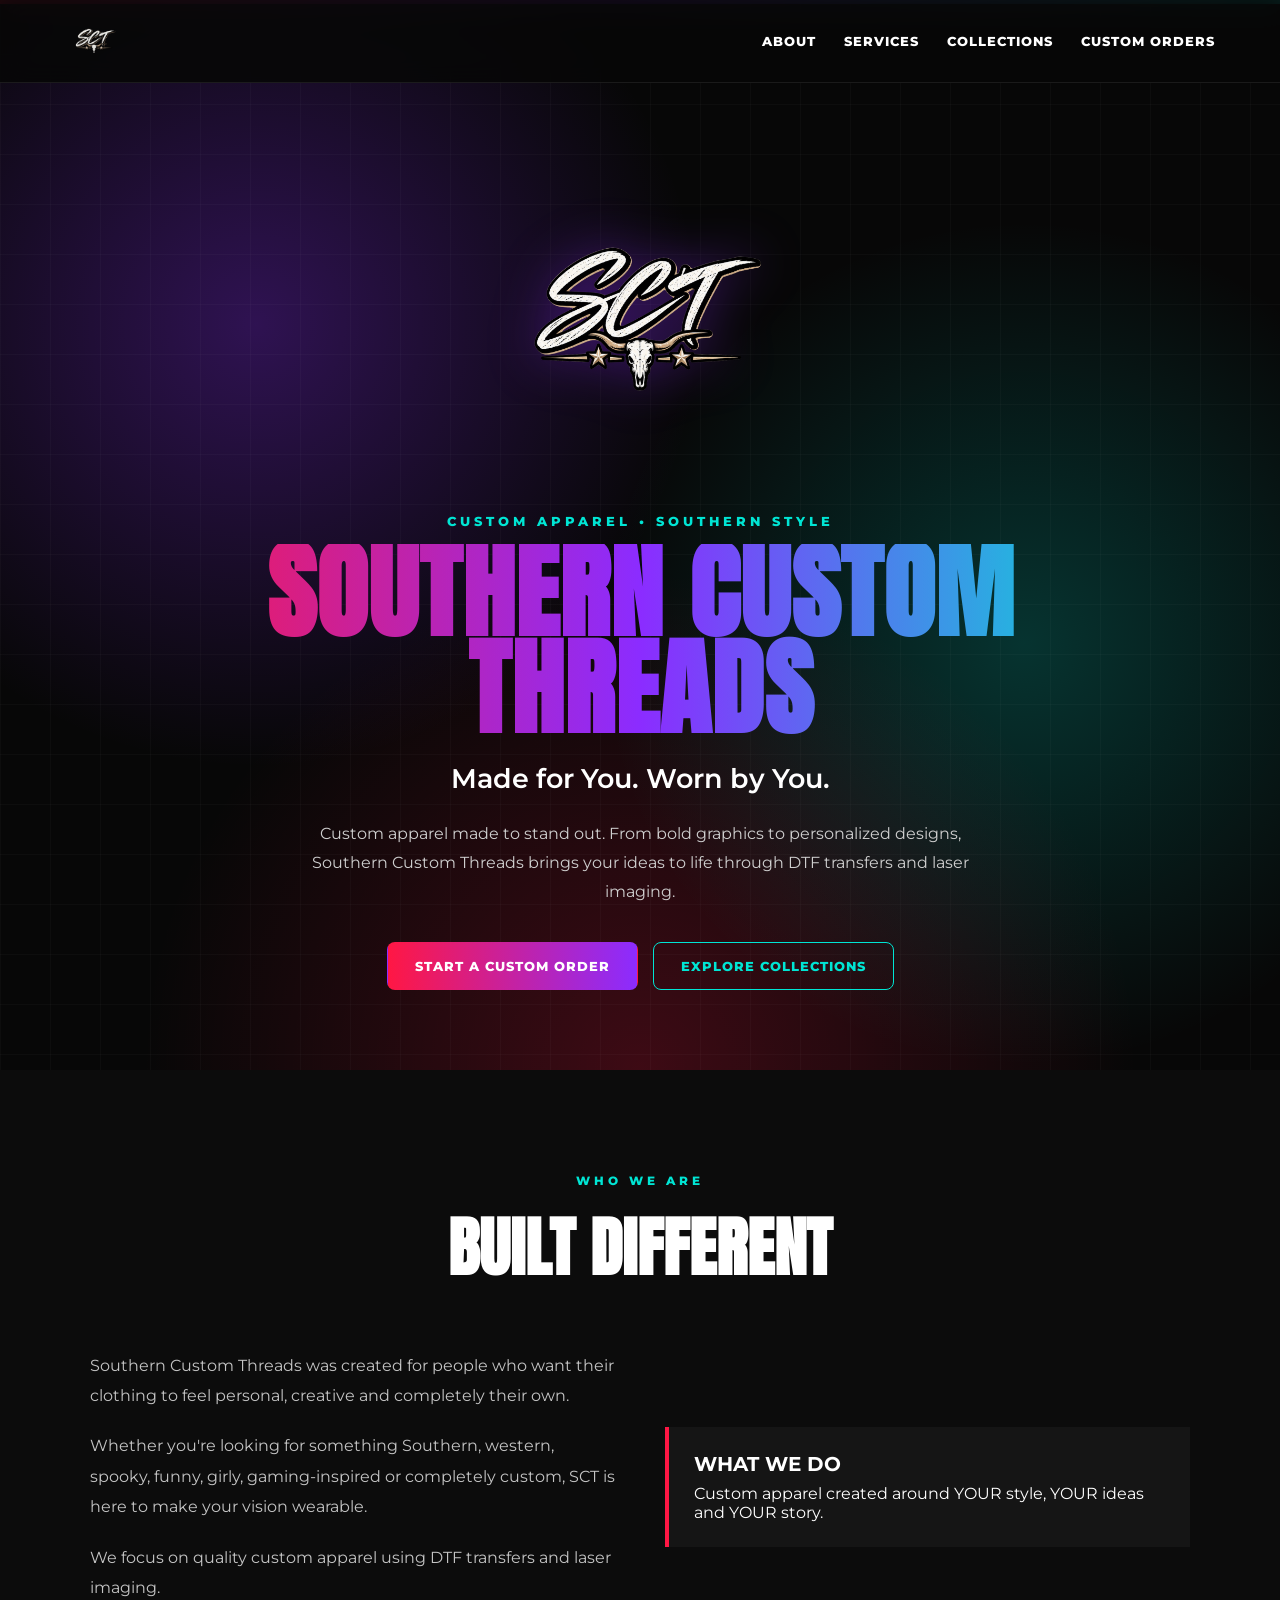
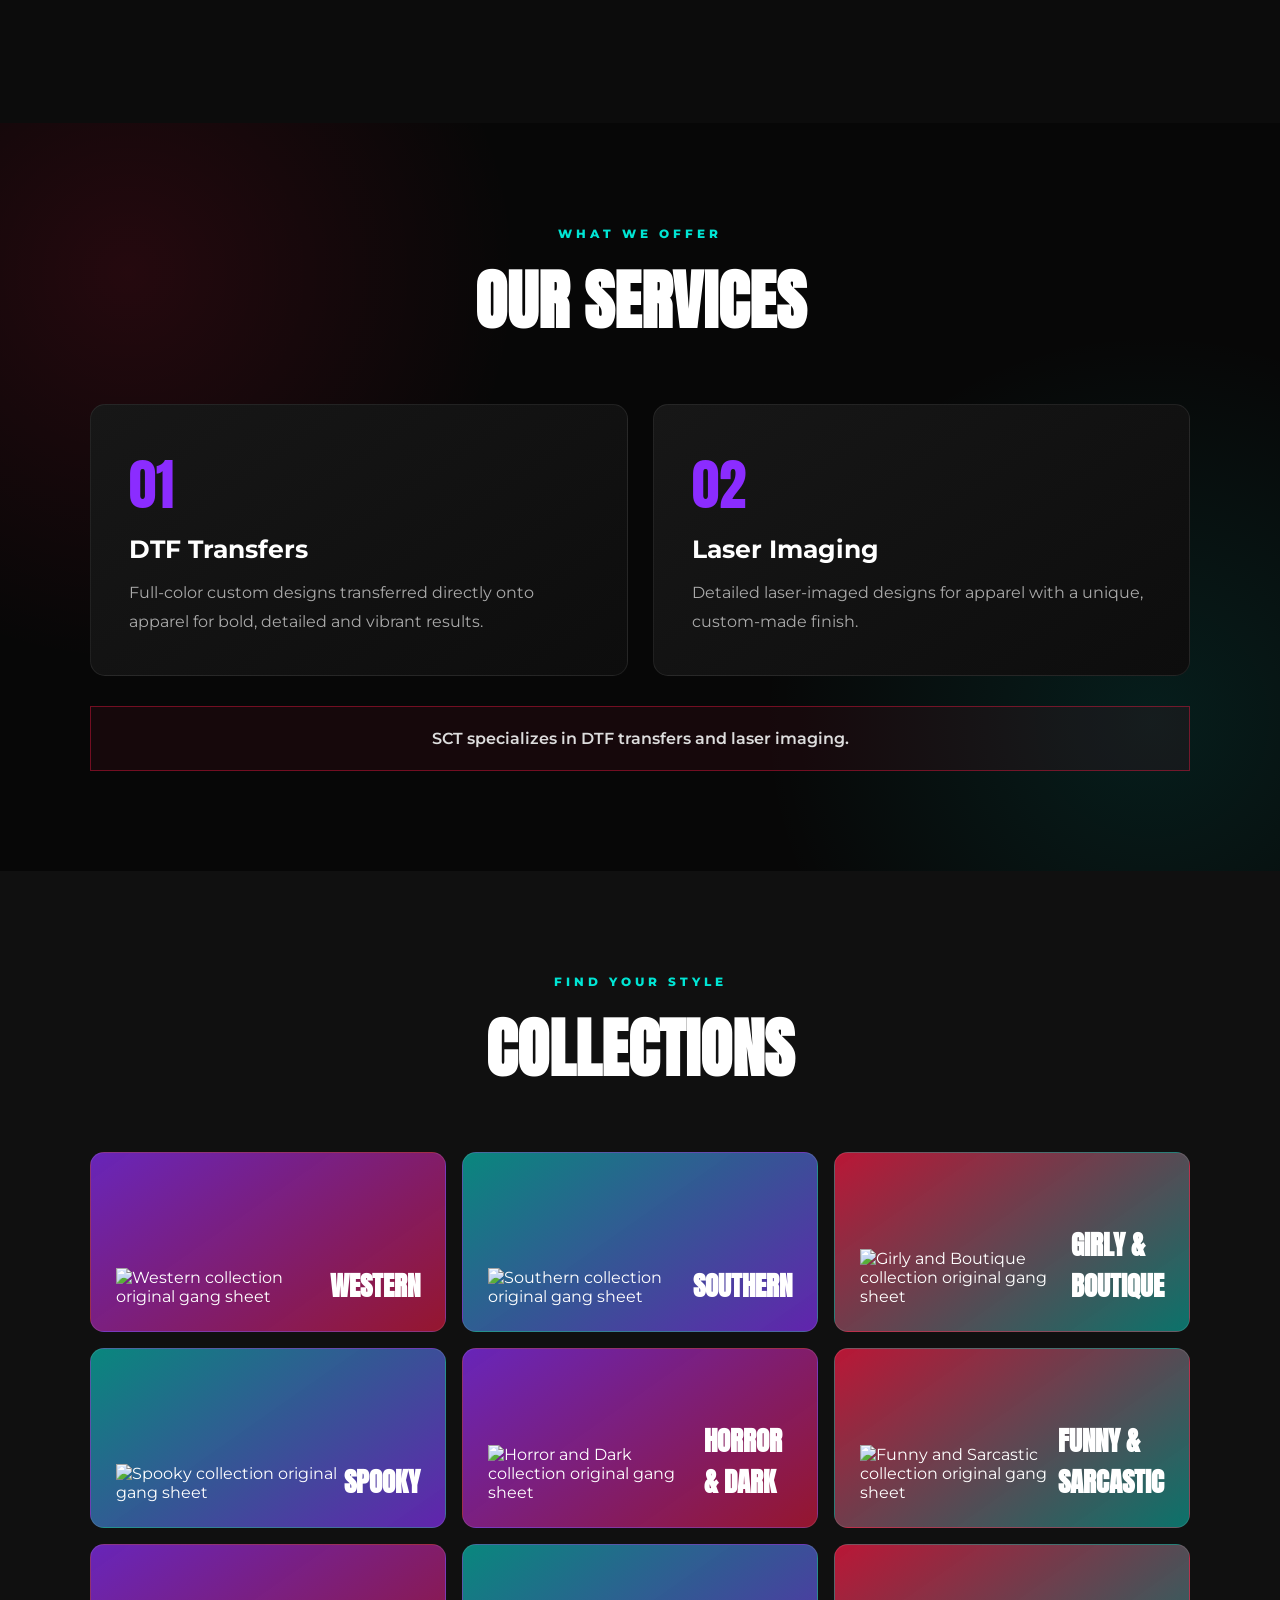
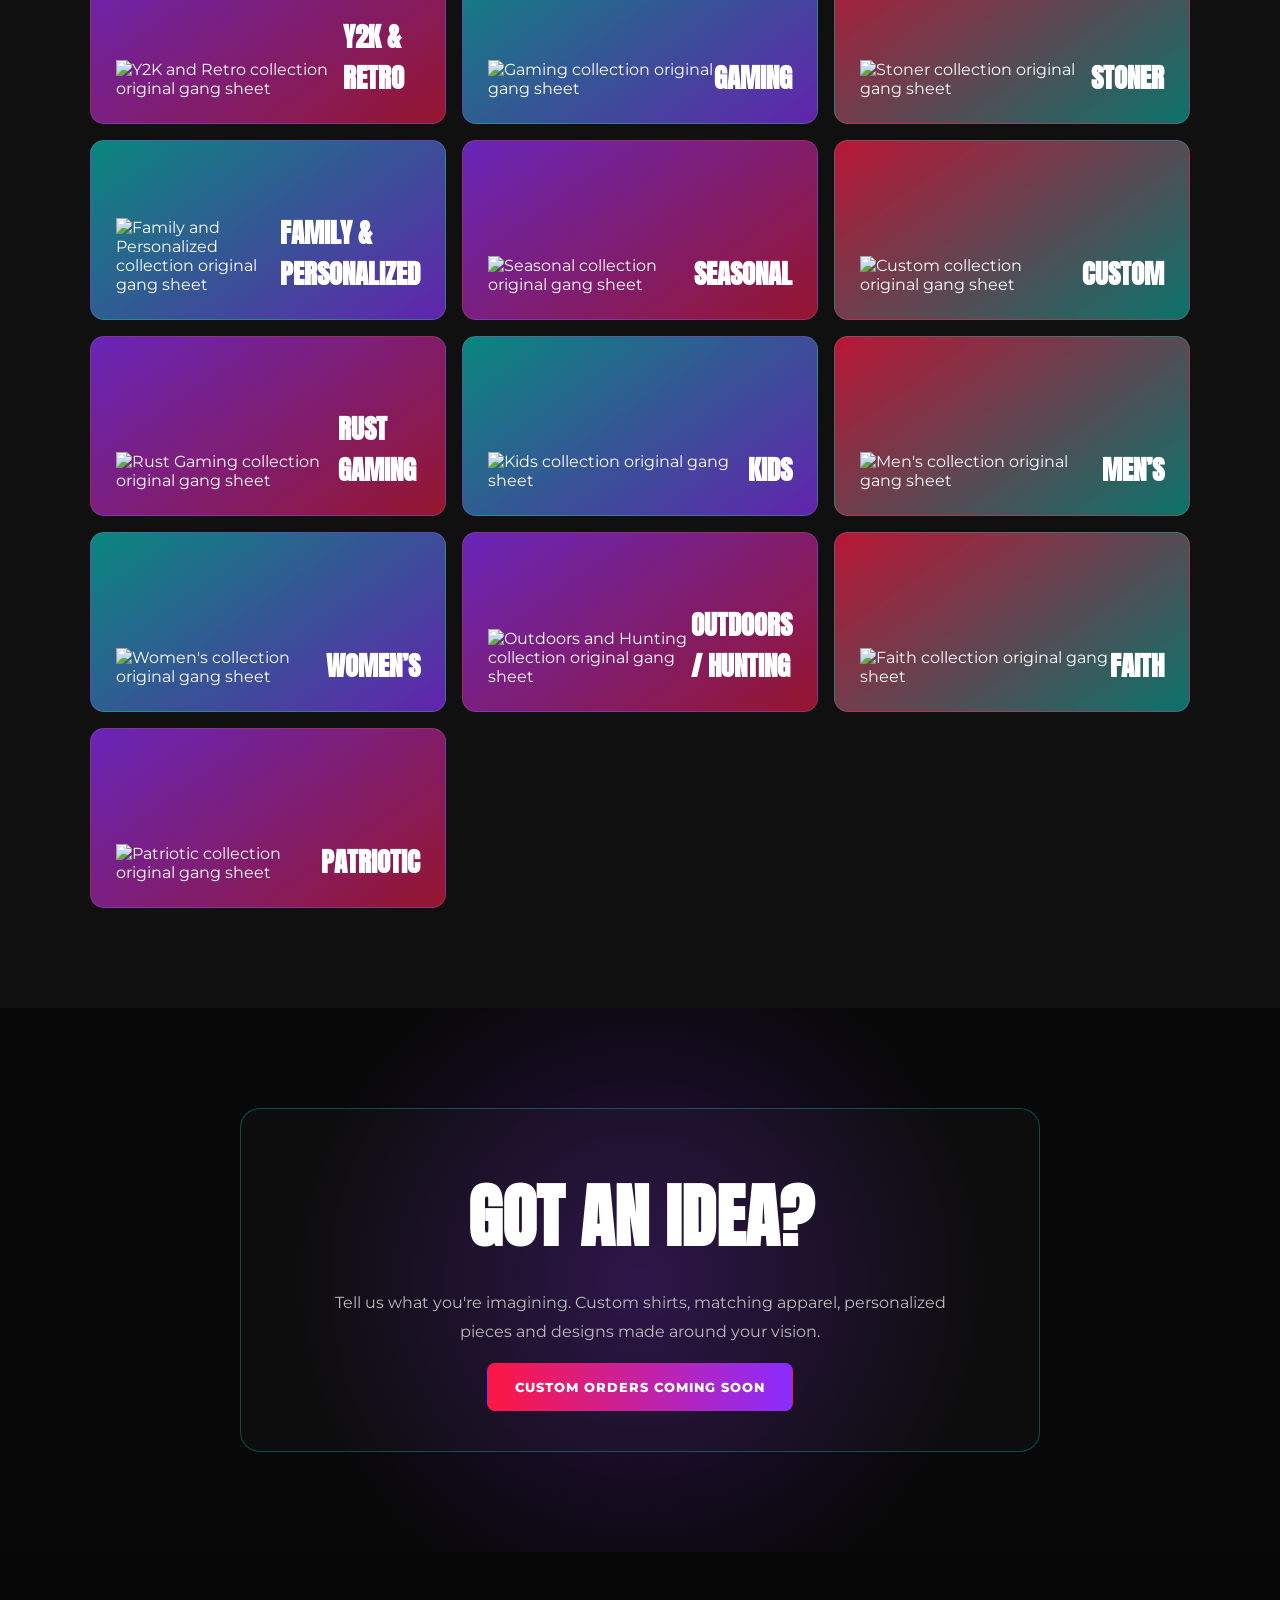
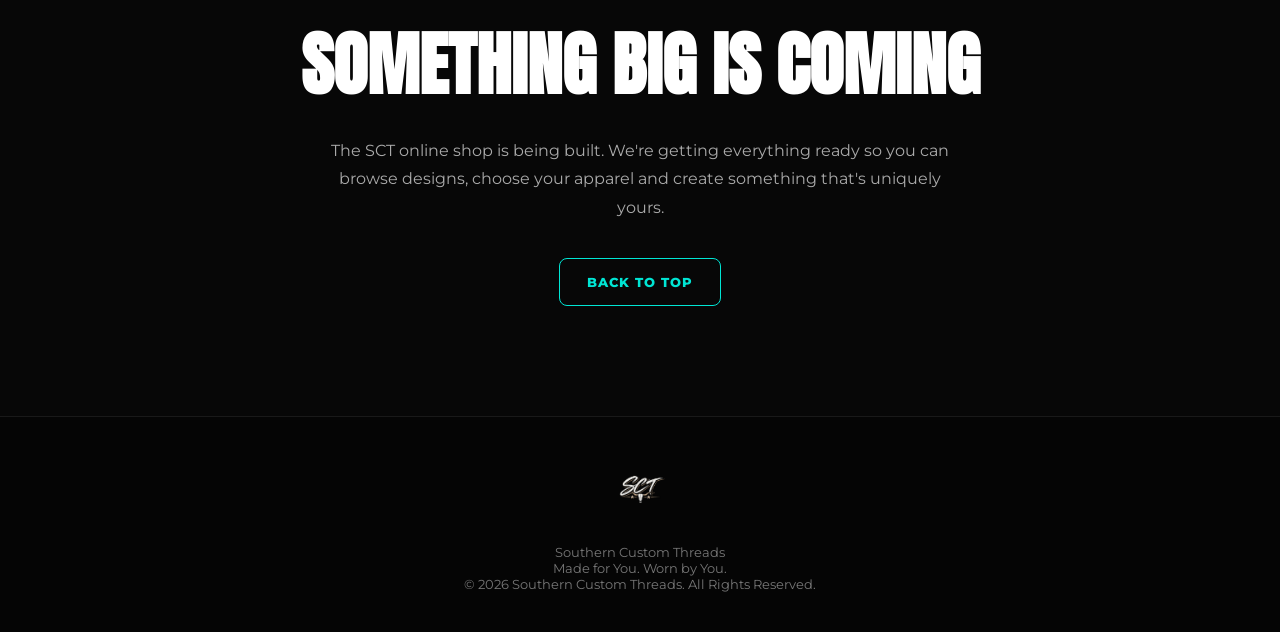
==== commit 2f7a7d56: "Map Collections previews to verified original gang sheets" ====
--- a/index.html
+++ b/index.html
@@ -3,50 +3,664 @@
 <head>
 <meta charset="UTF-8">
 <meta name="viewport" content="width=device-width, initial-scale=1.0">
+
 <title>Southern Custom Threads | Custom Apparel</title>
+
 <meta name="description" content="Southern Custom Threads — Made for You. Worn by You. Custom apparel featuring DTF transfers and laser imaging.">
+
 <style>
 @import url('https://fonts.googleapis.com/css2?family=Anton&family=Montserrat:wght@400;500;600;700;800&display=swap');
-:root{--red:#ff1744;--purple:#8b2cff;--teal:#00e5d4;--white:#fff;--black:#070707;--gray:#aaa}
-*{box-sizing:border-box;margin:0;padding:0}html{scroll-behavior:smooth}body{background:var(--black);color:var(--white);font-family:Montserrat,sans-serif;overflow-x:hidden}a{color:inherit;text-decoration:none}
-header{position:fixed;top:0;left:0;width:100%;z-index:1000;background:rgba(7,7,7,.9);backdrop-filter:blur(12px);border-bottom:1px solid rgba(255,255,255,.08)}.nav{max-width:1200px;margin:auto;min-height:82px;padding:12px 25px;display:flex;align-items:center;justify-content:space-between}.logo{height:58px;width:auto;display:block}.nav-links{display:flex;gap:28px;align-items:center}.nav-links a{font-size:13px;font-weight:800;text-transform:uppercase;letter-spacing:1px;transition:.25s}.nav-links a:hover{color:var(--teal)}
-.hero{min-height:100vh;padding:150px 25px 80px;display:flex;align-items:center;justify-content:center;position:relative;background:radial-gradient(circle at 20% 30%,rgba(139,44,255,.3),transparent 35%),radial-gradient(circle at 80% 60%,rgba(0,229,212,.2),transparent 35%),radial-gradient(circle at 50% 100%,rgba(255,23,68,.22),transparent 40%),#070707}.hero:before{content:"";position:absolute;inset:0;background-image:linear-gradient(rgba(255,255,255,.025) 1px,transparent 1px),linear-gradient(90deg,rgba(255,255,255,.025) 1px,transparent 1px);background-size:50px 50px;pointer-events:none}.hero-content{max-width:1050px;text-align:center;position:relative;z-index:2}.hero-logo{width:min(330px,75vw);margin:0 auto 25px;filter:drop-shadow(0 0 25px rgba(139,44,255,.35))}.kicker{color:var(--teal);font-size:13px;font-weight:800;letter-spacing:4px;text-transform:uppercase;margin-bottom:15px}h1{font-family:Anton,sans-serif;font-size:clamp(48px,9vw,105px);line-height:.92;text-transform:uppercase;letter-spacing:1px;background:linear-gradient(90deg,var(--red),var(--purple),var(--teal));-webkit-background-clip:text;background-clip:text;color:transparent}.tagline{margin:25px auto;max-width:700px;font-size:clamp(18px,3vw,27px);font-weight:600}.hero-text{max-width:680px;margin:auto;color:#cfcfcf;line-height:1.8}.buttons{margin-top:35px;display:flex;gap:15px;justify-content:center;flex-wrap:wrap}.btn{padding:15px 27px;border-radius:8px;font-size:13px;font-weight:800;text-transform:uppercase;letter-spacing:1px;border:1px solid transparent;transition:.25s;display:inline-block}.btn-primary{background:linear-gradient(90deg,var(--red),var(--purple))}.btn-secondary{border-color:var(--teal);color:var(--teal)}.btn:hover{transform:translateY(-3px);box-shadow:0 10px 30px rgba(0,0,0,.35)}
-section{padding:100px 25px}.container{max-width:1100px;margin:auto}.section-title{text-align:center;margin-bottom:55px}.section-title span{color:var(--teal);font-size:12px;font-weight:800;letter-spacing:4px;text-transform:uppercase}.section-title h2{font-family:Anton,sans-serif;font-size:clamp(38px,6vw,65px);text-transform:uppercase;margin-top:10px}.about{background:#0c0c0c}.about-grid{display:grid;grid-template-columns:1fr 1fr;gap:50px;align-items:center}.about-copy p{color:#c4c4c4;line-height:1.9;margin-bottom:20px}.about-highlight{border-left:4px solid var(--red);padding:25px;background:#151515}.about-highlight strong{display:block;font-size:20px;margin-bottom:8px}.services{background:radial-gradient(circle at 10% 20%,rgba(255,23,68,.12),transparent 30%),radial-gradient(circle at 90% 80%,rgba(0,229,212,.1),transparent 30%),#070707}.service-grid{display:grid;grid-template-columns:repeat(2,1fr);gap:25px}.card{background:linear-gradient(145deg,#171717,#0d0d0d);border:1px solid rgba(255,255,255,.08);border-radius:15px;padding:38px;transition:.3s}.card:hover{transform:translateY(-7px);border-color:var(--purple)}.card-number{font-family:Anton,sans-serif;font-size:55px;color:var(--purple)}.card h3{font-size:25px;margin:8px 0 15px}.card p{color:#aaa;line-height:1.8}.notice{margin-top:30px;text-align:center;padding:22px;border:1px solid rgba(255,23,68,.4);background:rgba(255,23,68,.06);color:#ddd;font-weight:600}
-.collections{background:#101010}.collection-intro{max-width:760px;margin:-25px auto 42px;text-align:center;color:#aaa;line-height:1.8}.collection-grid{display:grid;grid-template-columns:repeat(3,1fr);gap:20px}.collection{min-height:290px;border-radius:16px;position:relative;overflow:hidden;background:#151515;border:1px solid rgba(255,255,255,.1);display:flex;flex-direction:column;justify-content:flex-end;isolation:isolate;transition:.3s}.collection:hover{transform:translateY(-8px);border-color:var(--teal);box-shadow:0 18px 40px rgba(0,0,0,.4)}.collection img{position:absolute;inset:0;width:100%;height:100%;object-fit:contain;background:linear-gradient(145deg,#242424,#0c0c0c);transition:.45s;z-index:-2}.collection:after{content:"";position:absolute;inset:0;background:linear-gradient(180deg,transparent 20%,rgba(7,7,7,.2) 45%,rgba(7,7,7,.95) 100%);z-index:-1}.collection:hover img{transform:scale(1.04)}.collection-copy{padding:22px;position:relative}.collection h3{font-family:Anton,sans-serif;font-size:25px;text-transform:uppercase}.collection p{font-size:11px;color:#bbb;text-transform:uppercase;letter-spacing:1px;margin:6px 0 14px}.collection .btn{padding:10px 14px;font-size:11px}.catalog{background:#080808}.catalog-panel{max-width:880px;margin:auto;border:1px solid rgba(0,229,212,.28);border-radius:18px;padding:34px;background:linear-gradient(145deg,rgba(139,44,255,.12),rgba(0,229,212,.04))}.catalog-status{display:flex;justify-content:space-between;gap:20px;align-items:center;border-bottom:1px solid rgba(255,255,255,.1);padding-bottom:20px;margin-bottom:20px}.catalog-status h3{font-size:22px}.catalog-status span{color:var(--teal);font-weight:800;text-transform:uppercase;font-size:11px;letter-spacing:1px}.catalog-panel p{color:#aaa;line-height:1.8}.future-folders{display:flex;flex-wrap:wrap;gap:10px;margin-top:22px}.future-folders span{border:1px solid rgba(255,23,68,.5);border-radius:999px;padding:8px 12px;color:#ddd;font-size:11px;font-weight:700}.custom{text-align:center;background:radial-gradient(circle,rgba(139,44,255,.25),transparent 50%),#080808}.custom-box{max-width:800px;margin:auto;padding:55px 30px;border-radius:20px;border:1px solid rgba(0,229,212,.3);background:rgba(255,255,255,.025)}.custom-box h2,.coming h2{font-family:Anton,sans-serif;font-size:clamp(40px,7vw,70px);text-transform:uppercase}.custom-box p,.coming p{color:#bbb;line-height:1.8;margin:20px auto 30px;max-width:650px}.coming{padding-top:60px;padding-bottom:110px;text-align:center}.coming p{color:#aaa;margin:20px auto}footer{border-top:1px solid rgba(255,255,255,.08);background:#050505;padding:40px 25px;text-align:center}.footer-logo{height:65px;margin-bottom:18px}footer p{color:#777;font-size:13px}.gradient-line{height:4px;background:linear-gradient(90deg,var(--red),var(--purple),var(--teal))}
-@media(max-width:800px){.nav{justify-content:center}.nav-links{display:none}.about-grid,.service-grid{grid-template-columns:1fr}.collection-grid{grid-template-columns:1fr 1fr}.collection{min-height:270px}.catalog-status{align-items:flex-start;flex-direction:column}}@media(max-width:520px){section{padding:75px 18px}.collection-grid{grid-template-columns:1fr}.collection{min-height:310px}.card{padding:28px}.catalog-panel{padding:24px 20px}}
+
+:root {
+  --red:#ff1744;
+  --purple:#8b2cff;
+  --teal:#00e5d4;
+  --white:#ffffff;
+  --black:#070707;
+  --dark:#111111;
+  --gray:#a9a9a9;
+}
+
+* {
+  box-sizing:border-box;
+  margin:0;
+  padding:0;
+}
+
+html {
+  scroll-behavior:smooth;
+}
+
+body {
+  background:var(--black);
+  color:var(--white);
+  font-family:'Montserrat',sans-serif;
+  overflow-x:hidden;
+}
+
+a {
+  color:inherit;
+  text-decoration:none;
+}
+
+header {
+  position:fixed;
+  top:0;
+  left:0;
+  width:100%;
+  z-index:1000;
+  background:rgba(7,7,7,.9);
+  backdrop-filter:blur(12px);
+  border-bottom:1px solid rgba(255,255,255,.08);
+}
+
+.nav {
+  max-width:1200px;
+  margin:auto;
+  min-height:82px;
+  padding:12px 25px;
+  display:flex;
+  align-items:center;
+  justify-content:space-between;
+}
+
+.logo {
+  height:58px;
+  width:auto;
+  display:block;
+}
+
+.nav-links {
+  display:flex;
+  gap:28px;
+  align-items:center;
+}
+
+.nav-links a {
+  font-size:13px;
+  font-weight:800;
+  text-transform:uppercase;
+  letter-spacing:1px;
+  transition:.25s;
+}
+
+.nav-links a:hover {
+  color:var(--teal);
+}
+
+.hero {
+  min-height:100vh;
+  padding:150px 25px 80px;
+  display:flex;
+  align-items:center;
+  justify-content:center;
+  position:relative;
+  background:
+    radial-gradient(circle at 20% 30%, rgba(139,44,255,.3), transparent 35%),
+    radial-gradient(circle at 80% 60%, rgba(0,229,212,.2), transparent 35%),
+    radial-gradient(circle at 50% 100%, rgba(255,23,68,.22), transparent 40%),
+    #070707;
+}
+
+.hero:before {
+  content:"";
+  position:absolute;
+  inset:0;
+  background-image:
+    linear-gradient(rgba(255,255,255,.025) 1px,transparent 1px),
+    linear-gradient(90deg,rgba(255,255,255,.025) 1px,transparent 1px);
+  background-size:50px 50px;
+  pointer-events:none;
+}
+
+.hero-content {
+  max-width:1050px;
+  text-align:center;
+  position:relative;
+  z-index:2;
+}
+
+.hero-logo {
+  width:min(330px,75vw);
+  margin:0 auto 25px;
+  filter:drop-shadow(0 0 25px rgba(139,44,255,.35));
+}
+
+.kicker {
+  color:var(--teal);
+  font-size:13px;
+  font-weight:800;
+  letter-spacing:4px;
+  text-transform:uppercase;
+  margin-bottom:15px;
+}
+
+h1 {
+  font-family:'Anton',sans-serif;
+  font-size:clamp(48px,9vw,105px);
+  line-height:.92;
+  text-transform:uppercase;
+  letter-spacing:1px;
+  background:linear-gradient(90deg,var(--red),var(--purple),var(--teal));
+  -webkit-background-clip:text;
+  background-clip:text;
+  color:transparent;
+}
+
+.tagline {
+  margin:25px auto;
+  max-width:700px;
+  font-size:clamp(18px,3vw,27px);
+  font-weight:600;
+}
+
+.hero-text {
+  max-width:680px;
+  margin:auto;
+  color:#cfcfcf;
+  line-height:1.8;
+}
+
+.buttons {
+  margin-top:35px;
+  display:flex;
+  gap:15px;
+  justify-content:center;
+  flex-wrap:wrap;
+}
+
+.btn {
+  padding:15px 27px;
+  border-radius:8px;
+  font-size:13px;
+  font-weight:800;
+  text-transform:uppercase;
+  letter-spacing:1px;
+  border:1px solid transparent;
+  transition:.25s;
+}
+
+.btn-primary {
+  background:linear-gradient(90deg,var(--red),var(--purple));
+}
+
+.btn-secondary {
+  border-color:var(--teal);
+  color:var(--teal);
+}
+
+.btn:hover {
+  transform:translateY(-3px);
+  box-shadow:0 10px 30px rgba(0,0,0,.35);
+}
+
+section {
+  padding:100px 25px;
+}
+
+.container {
+  max-width:1100px;
+  margin:auto;
+}
+
+.section-title {
+  text-align:center;
+  margin-bottom:55px;
+}
+
+.section-title span {
+  color:var(--teal);
+  font-size:12px;
+  font-weight:800;
+  letter-spacing:4px;
+  text-transform:uppercase;
+}
+
+.section-title h2 {
+  font-family:'Anton',sans-serif;
+  font-size:clamp(38px,6vw,65px);
+  text-transform:uppercase;
+  margin-top:10px;
+}
+
+.about {
+  background:#0c0c0c;
+}
+
+.about-grid {
+  display:grid;
+  grid-template-columns:1fr 1fr;
+  gap:50px;
+  align-items:center;
+}
+
+.about-copy p {
+  color:#c4c4c4;
+  line-height:1.9;
+  margin-bottom:20px;
+}
+
+.about-highlight {
+  border-left:4px solid var(--red);
+  padding:25px;
+  background:#151515;
+}
+
+.about-highlight strong {
+  display:block;
+  font-size:20px;
+  margin-bottom:8px;
+}
+
+.services {
+  background:
+    radial-gradient(circle at 10% 20%,rgba(255,23,68,.12),transparent 30%),
+    radial-gradient(circle at 90% 80%,rgba(0,229,212,.1),transparent 30%),
+    #070707;
+}
+
+.service-grid {
+  display:grid;
+  grid-template-columns:repeat(2,1fr);
+  gap:25px;
+}
+
+.card {
+  background:linear-gradient(145deg,#171717,#0d0d0d);
+  border:1px solid rgba(255,255,255,.08);
+  border-radius:15px;
+  padding:38px;
+  transition:.3s;
+}
+
+.card:hover {
+  transform:translateY(-7px);
+  border-color:var(--purple);
+}
+
+.card-number {
+  font-family:'Anton',sans-serif;
+  font-size:55px;
+  color:var(--purple);
+}
+
+.card h3 {
+  font-size:25px;
+  margin:8px 0 15px;
+}
+
+.card p {
+  color:#aaa;
+  line-height:1.8;
+}
+
+.notice {
+  margin-top:30px;
+  text-align:center;
+  padding:22px;
+  border:1px solid rgba(255,23,68,.4);
+  background:rgba(255,23,68,.06);
+  color:#ddd;
+  font-weight:600;
+}
+
+.collections {
+  background:#101010;
+}
+
+.collection-grid {
+  display:grid;
+  grid-template-columns:repeat(3,1fr);
+  gap:16px;
+}
+
+.collection {
+  min-height:180px;
+  border-radius:14px;
+  padding:25px;
+  display:flex;
+  align-items:flex-end;
+  position:relative;
+  overflow:hidden;
+  background:
+    linear-gradient(145deg,rgba(139,44,255,.7),rgba(255,23,68,.55)),
+    #151515;
+  border:1px solid rgba(255,255,255,.1);
+}
+
+.collection:nth-child(2n) {
+  background:
+    linear-gradient(145deg,rgba(0,229,212,.55),rgba(139,44,255,.65)),
+    #151515;
+}
+
+.collection:nth-child(3n) {
+  background:
+    linear-gradient(145deg,rgba(255,23,68,.7),rgba(0,229,212,.45)),
+    #151515;
+}
+
+.collection h3 {
+  font-family:'Anton',sans-serif;
+  font-size:27px;
+  text-transform:uppercase;
+  position:relative;
+  z-index:2;
+}
+
+.custom {
+  text-align:center;
+  background:
+    radial-gradient(circle,rgba(139,44,255,.25),transparent 50%),
+    #080808;
+}
+
+.custom-box {
+  max-width:800px;
+  margin:auto;
+  padding:55px 30px;
+  border-radius:20px;
+  border:1px solid rgba(0,229,212,.3);
+  background:rgba(255,255,255,.025);
+}
+
+.custom-box h2 {
+  font-family:'Anton',sans-serif;
+  font-size:clamp(40px,7vw,70px);
+  text-transform:uppercase;
+}
+
+.custom-box p {
+  color:#bbb;
+  line-height:1.8;
+  margin:20px auto 30px;
+  max-width:650px;
+}
+
+.coming {
+  padding-top:60px;
+  padding-bottom:110px;
+  text-align:center;
+}
+
+.coming h2 {
+  font-family:'Anton',sans-serif;
+  font-size:clamp(40px,7vw,70px);
+  text-transform:uppercase;
+}
+
+.coming p {
+  color:#aaa;
+  max-width:650px;
+  margin:20px auto;
+  line-height:1.8;
+}
+
+footer {
+  border-top:1px solid rgba(255,255,255,.08);
+  background:#050505;
+  padding:40px 25px;
+  text-align:center;
+}
+
+.footer-logo {
+  height:65px;
+  margin-bottom:18px;
+}
+
+footer p {
+  color:#777;
+  font-size:13px;
+}
+
+.gradient-line {
+  height:4px;
+  background:linear-gradient(90deg,var(--red),var(--purple),var(--teal));
+}
+
+@media(max-width:800px) {
+  .nav {
+    justify-content:center;
+  }
+
+  .nav-links {
+    display:none;
+  }
+
+  .about-grid,
+  .service-grid {
+    grid-template-columns:1fr;
+  }
+
+  .collection-grid {
+    grid-template-columns:1fr 1fr;
+  }
+}
+
+@media(max-width:520px) {
+  section {
+    padding:75px 18px;
+  }
+
+  .collection-grid {
+    grid-template-columns:1fr;
+  }
+
+  .card {
+    padding:28px;
+  }
+}
 </style>
 </head>
+
 <body>
-<header><div class="nav"><a href="#top"><img src="SCT logo.png" class="logo" alt="Southern Custom Threads logo"></a><nav class="nav-links"><a href="#about">About</a><a href="#services">Services</a><a href="#collections">Collections</a><a href="#custom">Custom Orders</a></nav></div></header><div class="gradient-line"></div>
+
+<header>
+  <div class="nav">
+    <a href="#top">
+      <img src="SCT logo.png" class="logo" alt="Southern Custom Threads logo">
+    </a>
+
+    <nav class="nav-links">
+      <a href="#about">About</a>
+      <a href="#services">Services</a>
+      <a href="#collections">Collections</a>
+      <a href="#custom">Custom Orders</a>
+    </nav>
+  </div>
+</header>
+
+<div class="gradient-line"></div>
+
 <main id="top">
-<section class="hero"><div class="hero-content"><img src="SCT logo.png" class="hero-logo" alt="Southern Custom Threads"><div class="kicker">Custom Apparel • Southern Style</div><h1>Southern Custom Threads</h1><div class="tagline">Made for You. Worn by You.</div><p class="hero-text">Custom apparel made to stand out. From bold graphics to personalized designs, Southern Custom Threads brings your ideas to life through DTF transfers and laser imaging.</p><div class="buttons"><a href="#custom" class="btn btn-primary">Start a Custom Order</a><a href="#collections" class="btn btn-secondary">Explore Collections</a></div></div></section>
-<section class="about" id="about"><div class="container"><div class="section-title"><span>Who We Are</span><h2>Built Different</h2></div><div class="about-grid"><div class="about-copy"><p>Southern Custom Threads was created for people who want their clothing to feel personal, creative and completely their own.</p><p>Whether you're looking for something Southern, western, spooky, funny, girly, gaming-inspired or completely custom, SCT is here to make your vision wearable.</p><p>We focus on quality custom apparel using DTF transfers and laser imaging.</p></div><div class="about-highlight"><strong>WHAT WE DO</strong>Custom apparel created around YOUR style, YOUR ideas and YOUR story.</div></div></div></section>
-<section class="services" id="services"><div class="container"><div class="section-title"><span>What We Offer</span><h2>Our Services</h2></div><div class="service-grid"><div class="card"><div class="card-number">01</div><h3>DTF Transfers</h3><p>Full-color custom designs transferred directly onto apparel for bold, detailed and vibrant results.</p></div><div class="card"><div class="card-number">02</div><h3>Laser Imaging</h3><p>Detailed laser-imaged designs for apparel with a unique, custom-made finish.</p></div></div><div class="notice">SCT specializes in DTF transfers and laser imaging.</div></div></section>
-<section class="collections" id="collections"><div class="container"><div class="section-title"><span>Find Your Style</span><h2>Collections</h2></div><p class="collection-intro">Browse the SCT visual catalog. Each preview uses an original uploaded gang sheet exactly as provided; individual designs will be organized later without altering these master images.</p><div class="collection-grid">
-<div class="collection"><img src="1.png" alt="SCT original gang sheet preview"><div class="collection-copy"><h3>Western</h3><p>Gang sheet preview</p><a class="btn btn-secondary view-designs" href="#design-catalog">View Designs</a></div></div>
-<div class="collection"><img src="2.webp" alt="SCT original gang sheet preview"><div class="collection-copy"><h3>Southern</h3><p>Gang sheet preview</p><a class="btn btn-secondary view-designs" href="#design-catalog">View Designs</a></div></div>
-<div class="collection"><img src="3.webp" alt="SCT original gang sheet preview"><div class="collection-copy"><h3>Girly &amp; Boutique</h3><p>Gang sheet preview</p><a class="btn btn-secondary view-designs" href="#design-catalog">View Designs</a></div></div>
-<div class="collection"><img src="4.webp" alt="SCT original gang sheet preview"><div class="collection-copy"><h3>Spooky</h3><p>Gang sheet preview</p><a class="btn btn-secondary view-designs" href="#design-catalog">View Designs</a></div></div>
-<div class="collection"><img src="5.webp" alt="SCT original gang sheet preview"><div class="collection-copy"><h3>Horror &amp; Dark</h3><p>Gang sheet preview</p><a class="btn btn-secondary view-designs" href="#design-catalog">View Designs</a></div></div>
-<div class="collection"><img src="6.webp" alt="SCT original gang sheet preview"><div class="collection-copy"><h3>Funny &amp; Sarcastic</h3><p>Gang sheet preview</p><a class="btn btn-secondary view-designs" href="#design-catalog">View Designs</a></div></div>
-<div class="collection"><img src="7.webp" alt="SCT original gang sheet preview"><div class="collection-copy"><h3>Y2K &amp; Retro</h3><p>Gang sheet preview</p><a class="btn btn-secondary view-designs" href="#design-catalog">View Designs</a></div></div>
-<div class="collection"><img src="8.webp" alt="SCT original gang sheet preview"><div class="collection-copy"><h3>Gaming</h3><p>Gang sheet preview</p><a class="btn btn-secondary view-designs" href="#design-catalog">View Designs</a></div></div>
-<div class="collection"><img src="9.webp" alt="SCT original gang sheet preview"><div class="collection-copy"><h3>Stoner</h3><p>Gang sheet preview</p><a class="btn btn-secondary view-designs" href="#design-catalog">View Designs</a></div></div>
-<div class="collection"><img src="10.webp" alt="SCT original gang sheet preview"><div class="collection-copy"><h3>Family &amp; Personalized</h3><p>Gang sheet preview</p><a class="btn btn-secondary view-designs" href="#design-catalog">View Designs</a></div></div>
-<div class="collection"><img src="11.webp" alt="SCT original gang sheet preview"><div class="collection-copy"><h3>Seasonal</h3><p>Gang sheet preview</p><a class="btn btn-secondary view-designs" href="#design-catalog">View Designs</a></div></div>
-<div class="collection"><img src="12.webp" alt="SCT original gang sheet preview"><div class="collection-copy"><h3>Custom</h3><p>Gang sheet preview</p><a class="btn btn-secondary view-designs" href="#design-catalog">View Designs</a></div></div>
-<div class="collection"><img src="13.webp" alt="SCT original gang sheet preview"><div class="collection-copy"><h3>Rust Gaming</h3><p>Gang sheet preview</p><a class="btn btn-secondary view-designs" href="#design-catalog">View Designs</a></div></div>
-<div class="collection"><img src="14.webp" alt="SCT original gang sheet preview"><div class="collection-copy"><h3>Kids</h3><p>Gang sheet preview</p><a class="btn btn-secondary view-designs" href="#design-catalog">View Designs</a></div></div>
-<div class="collection"><img src="15.webp" alt="SCT original gang sheet preview"><div class="collection-copy"><h3>Men’s</h3><p>Gang sheet preview</p><a class="btn btn-secondary view-designs" href="#design-catalog">View Designs</a></div></div>
-<div class="collection"><img src="16.webp" alt="SCT original gang sheet preview"><div class="collection-copy"><h3>Women’s</h3><p>Gang sheet preview</p><a class="btn btn-secondary view-designs" href="#design-catalog">View Designs</a></div></div>
-<div class="collection"><img src="17.webp" alt="SCT original gang sheet preview"><div class="collection-copy"><h3>Outdoors / Hunting</h3><p>Gang sheet preview</p><a class="btn btn-secondary view-designs" href="#design-catalog">View Designs</a></div></div>
-<div class="collection"><img src="18.webp" alt="SCT original gang sheet preview"><div class="collection-copy"><h3>Faith</h3><p>Gang sheet preview</p><a class="btn btn-secondary view-designs" href="#design-catalog">View Designs</a></div></div>
-<div class="collection"><img src="19.webp" alt="SCT original gang sheet preview"><div class="collection-copy"><h3>Patriotic</h3><p>Gang sheet preview</p><a class="btn btn-secondary view-designs" href="#design-catalog">View Designs</a></div></div>
-</div></div></section>
-<section class="catalog" id="design-catalog"><div class="container"><div class="section-title"><span>Catalog Ready</span><h2>Design Library</h2></div><div class="catalog-panel"><div class="catalog-status"><h3>Individual designs coming soon</h3><span>Master previews preserved</span></div><p>Future design files can be added to organized folders without cropping, splitting, renaming, or modifying the uploaded gang sheets.</p><div class="future-folders"><span>images/western/</span><span>images/southern/</span><span>images/gaming/</span><span>images/rust/</span><span>images/spooky/</span><span>images/custom/</span><span>images/seasonal/</span><span>images/faith/</span></div></div></div></section>
-<section class="custom" id="custom"><div class="container"><div class="custom-box"><h2>Got An Idea?</h2><p>Tell us what you're imagining. Custom shirts, matching apparel, personalized pieces and designs made around your vision.</p><a href="#custom" class="btn btn-primary">Custom Orders Coming Soon</a></div></div></section>
-<section class="coming"><div class="container"><h2>Something Big Is Coming</h2><p>The SCT online shop is being built. We're getting everything ready so you can browse designs, choose your apparel and create something that's uniquely yours.</p><div class="buttons"><a href="#top" class="btn btn-secondary">Back To Top</a></div></div></section>
-</main><footer><img src="SCT logo.png" class="footer-logo" alt="Southern Custom Threads"><p>Southern Custom Threads</p><p>Made for You. Worn by You.</p><p>© 2026 Southern Custom Threads. All Rights Reserved.</p></footer>
-<script>document.querySelectorAll('.view-designs').forEach(function(button){button.addEventListener('click',function(){button.classList.add('is-selected');});});</script>
+
+<section class="hero">
+  <div class="hero-content">
+
+    <img src="SCT logo.png" class="hero-logo" alt="Southern Custom Threads">
+
+    <div class="kicker">Custom Apparel • Southern Style</div>
+
+    <h1>Southern Custom Threads</h1>
+
+    <div class="tagline">
+      Made for You. Worn by You.
+    </div>
+
+    <p class="hero-text">
+      Custom apparel made to stand out. From bold graphics to personalized
+      designs, Southern Custom Threads brings your ideas to life through
+      DTF transfers and laser imaging.
+    </p>
+
+    <div class="buttons">
+      <a href="#custom" class="btn btn-primary">Start a Custom Order</a>
+      <a href="#collections" class="btn btn-secondary">Explore Collections</a>
+    </div>
+
+  </div>
+</section>
+
+<section class="about" id="about">
+  <div class="container">
+
+    <div class="section-title">
+      <span>Who We Are</span>
+      <h2>Built Different</h2>
+    </div>
+
+    <div class="about-grid">
+
+      <div class="about-copy">
+        <p>
+          Southern Custom Threads was created for people who want their
+          clothing to feel personal, creative and completely their own.
+        </p>
+
+        <p>
+          Whether you're looking for something Southern, western, spooky,
+          funny, girly, gaming-inspired or completely custom, SCT is here
+          to make your vision wearable.
+        </p>
+
+        <p>
+          We focus on quality custom apparel using DTF transfers and
+          laser imaging.
+        </p>
+      </div>
+
+      <div class="about-highlight">
+        <strong>WHAT WE DO</strong>
+        Custom apparel created around YOUR style, YOUR ideas and YOUR story.
+      </div>
+
+    </div>
+
+  </div>
+</section>
+
+<section class="services" id="services">
+  <div class="container">
+
+    <div class="section-title">
+      <span>What We Offer</span>
+      <h2>Our Services</h2>
+    </div>
+
+    <div class="service-grid">
+
+      <div class="card">
+        <div class="card-number">01</div>
+        <h3>DTF Transfers</h3>
+        <p>
+          Full-color custom designs transferred directly onto apparel
+          for bold, detailed and vibrant results.
+        </p>
+      </div>
+
+      <div class="card">
+        <div class="card-number">02</div>
+        <h3>Laser Imaging</h3>
+        <p>
+          Detailed laser-imaged designs for apparel with a unique,
+          custom-made finish.
+        </p>
+      </div>
+
+    </div>
+
+    <div class="notice">
+      SCT specializes in DTF transfers and laser imaging.
+    </div>
+
+  </div>
+</section>
+
+<section class="collections" id="collections">
+  <div class="container">
+
+    <div class="section-title">
+      <span>Find Your Style</span>
+      <h2>Collections</h2>
+    </div>
+
+    <div class="collection-grid">
+
+      <div class="collection"><img src="images/1.png" alt="Western collection original gang sheet"><h3>Western</h3></div>
+      <div class="collection"><img src="images/3.webp" alt="Southern collection original gang sheet"><h3>Southern</h3></div>
+      <div class="collection"><img src="images/1.png" alt="Girly and Boutique collection original gang sheet"><h3>Girly & Boutique</h3></div>
+      <div class="collection"><img src="images/1.png" alt="Spooky collection original gang sheet"><h3>Spooky</h3></div>
+      <div class="collection"><img src="images/3.webp" alt="Horror and Dark collection original gang sheet"><h3>Horror & Dark</h3></div>
+      <div class="collection"><img src="images/15.webp" alt="Funny and Sarcastic collection original gang sheet"><h3>Funny & Sarcastic</h3></div>
+      <div class="collection"><img src="images/3.webp" alt="Y2K and Retro collection original gang sheet"><h3>Y2K & Retro</h3></div>
+      <div class="collection"><img src="images/3.webp" alt="Gaming collection original gang sheet"><h3>Gaming</h3></div>
+      <div class="collection"><img src="images/6.webp" alt="Stoner collection original gang sheet"><h3>Stoner</h3></div>
+      <div class="collection"><img src="images/3.webp" alt="Family and Personalized collection original gang sheet"><h3>Family & Personalized</h3></div>
+      <div class="collection"><img src="images/1.png" alt="Seasonal collection original gang sheet"><h3>Seasonal</h3></div>
+      <div class="collection"><img src="images/2.webp" alt="Custom collection original gang sheet"><h3>Custom</h3></div>
+      <div class="collection"><img src="images/5.webp" alt="Rust Gaming collection original gang sheet"><h3>Rust Gaming</h3></div>
+      <div class="collection"><img src="images/12.webp" alt="Kids collection original gang sheet"><h3>Kids</h3></div>
+      <div class="collection"><img src="images/18.webp" alt="Men's collection original gang sheet"><h3>Men’s</h3></div>
+      <div class="collection"><img src="images/17.webp" alt="Women's collection original gang sheet"><h3>Women’s</h3></div>
+      <div class="collection"><img src="images/7.webp" alt="Outdoors and Hunting collection original gang sheet"><h3>Outdoors / Hunting</h3></div>
+      <div class="collection"><img src="images/1.png" alt="Faith collection original gang sheet"><h3>Faith</h3></div>
+      <div class="collection"><img src="images/1.png" alt="Patriotic collection original gang sheet"><h3>Patriotic</h3></div>
+
+    </div>
+
+  </div>
+</section>
+
+<section class="custom" id="custom">
+  <div class="container">
+
+    <div class="custom-box">
+
+      <h2>Got An Idea?</h2>
+
+      <p>
+        Tell us what you're imagining. Custom shirts, matching apparel,
+        personalized pieces and designs made around your vision.
+      </p>
+
+      <a href="#" class="btn btn-primary">
+        Custom Orders Coming Soon
+      </a>
+
+    </div>
+
+  </div>
+</section>
+
+<section class="coming">
+  <div class="container">
+
+    <h2>Something Big Is Coming</h2>
+
+    <p>
+      The SCT online shop is being built. We're getting everything ready
+      so you can browse designs, choose your apparel and create something
+      that's uniquely yours.
+    </p>
+
+    <div class="buttons">
+      <a href="#top" class="btn btn-secondary">Back To Top</a>
+    </div>
+
+  </div>
+</section>
+
+</main>
+
+<footer>
+
+  <img src="SCT logo.png" class="footer-logo" alt="Southern Custom Threads">
+
+  <p>Southern Custom Threads</p>
+  <p>Made for You. Worn by You.</p>
+  <p>© 2026 Southern Custom Threads. All Rights Reserved.</p>
+
+</footer>
+
 </body>
 </html>
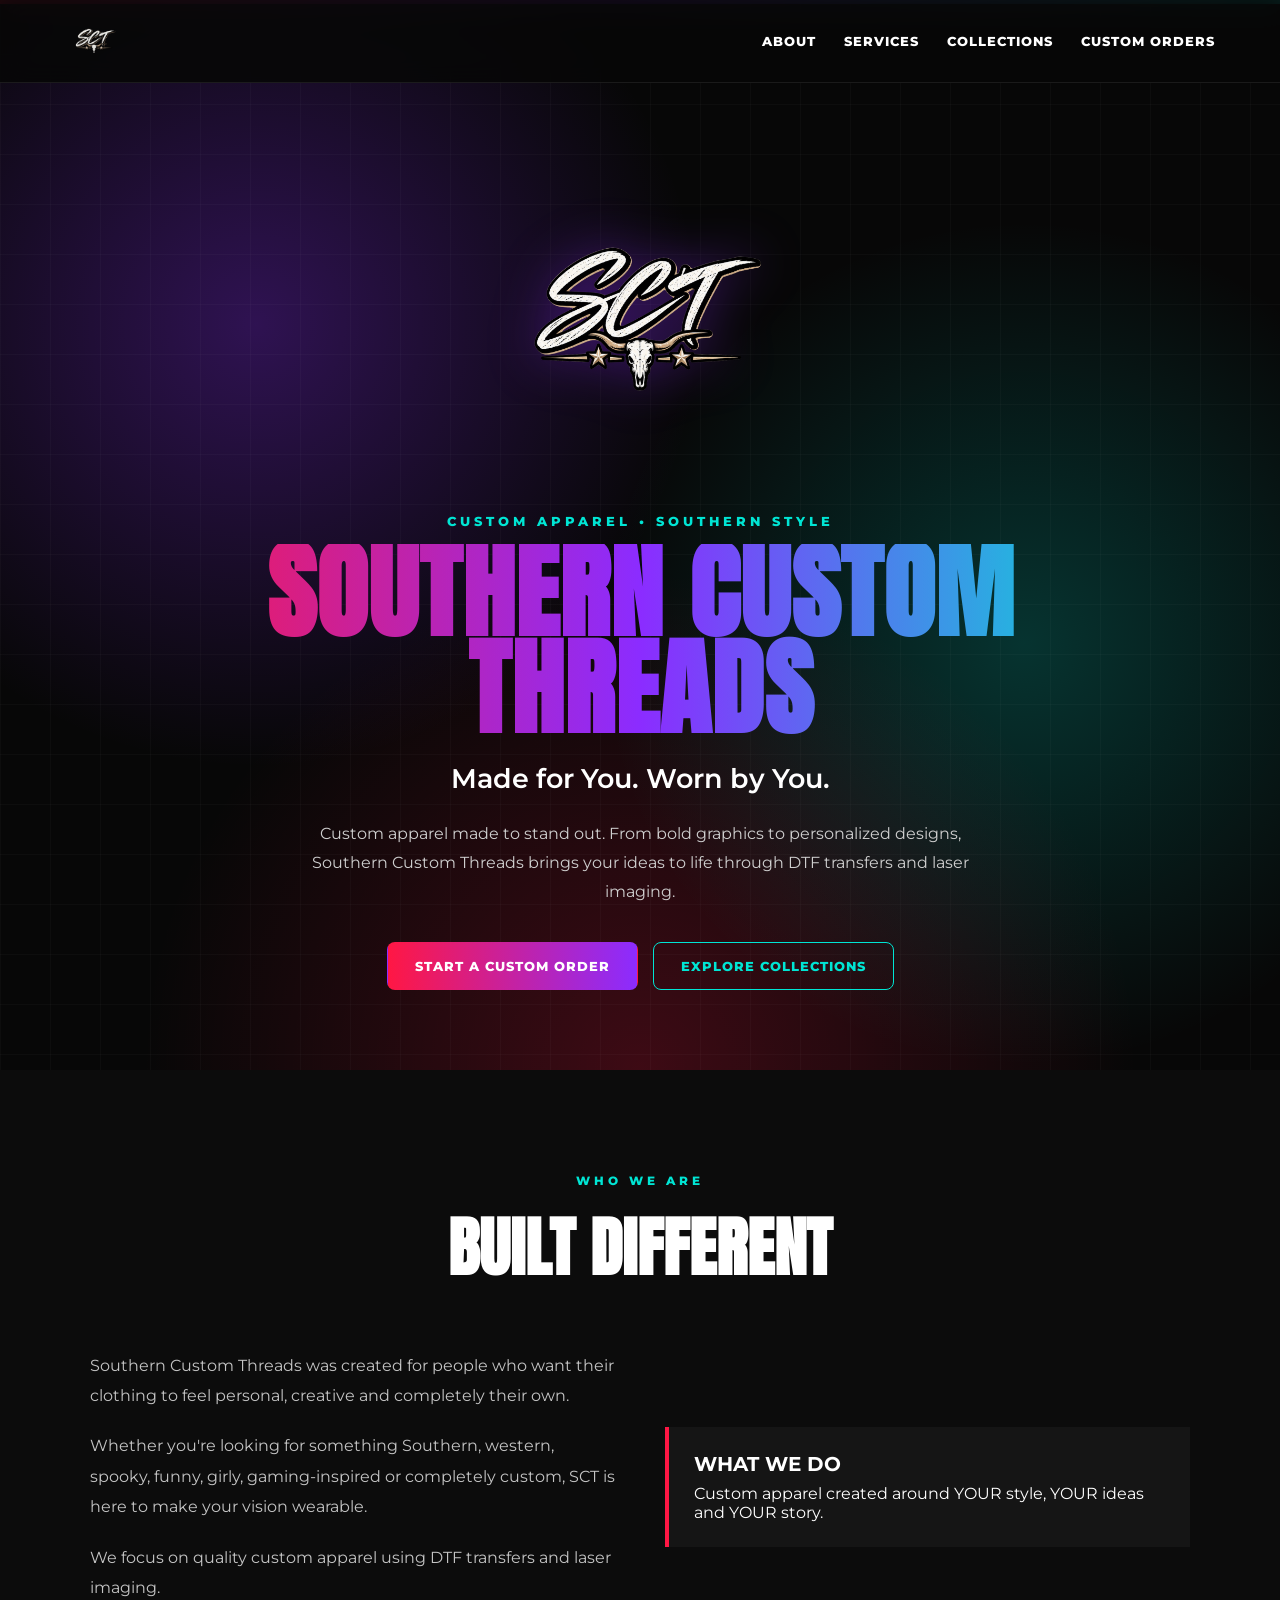
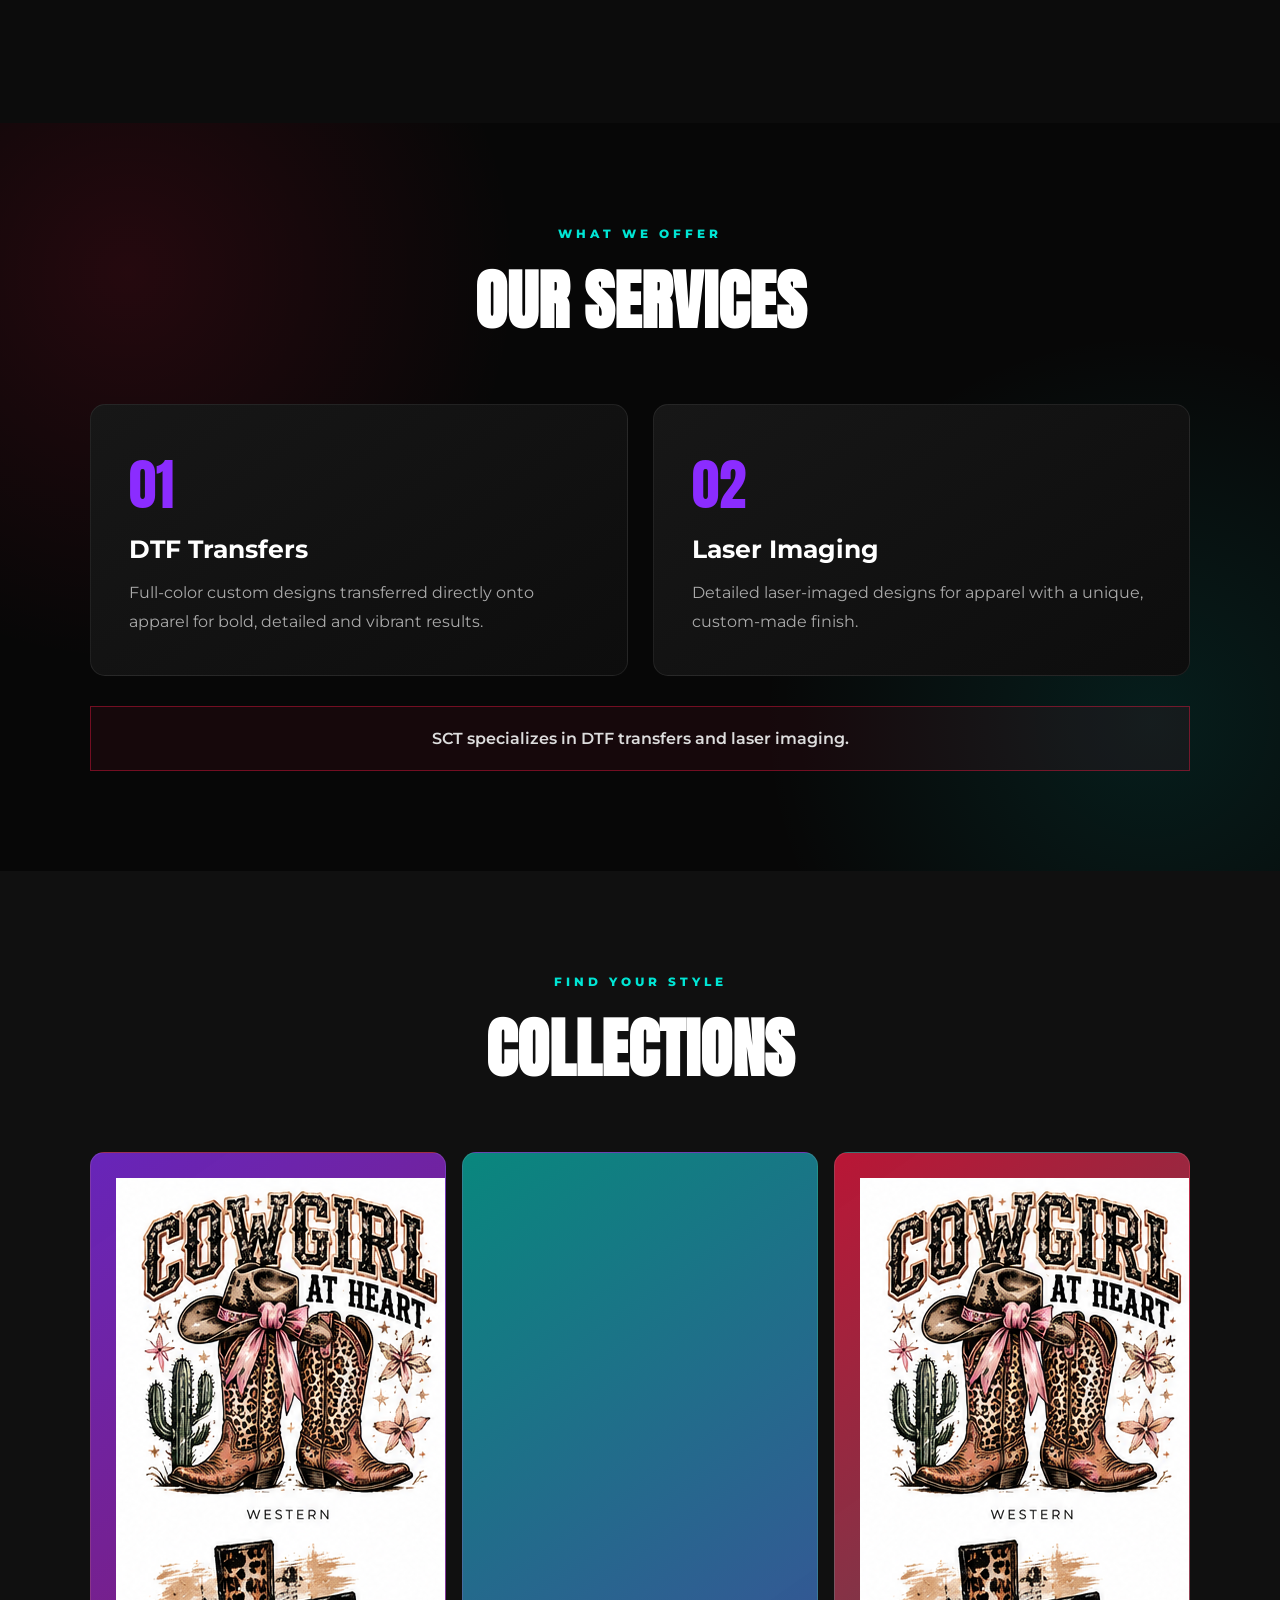
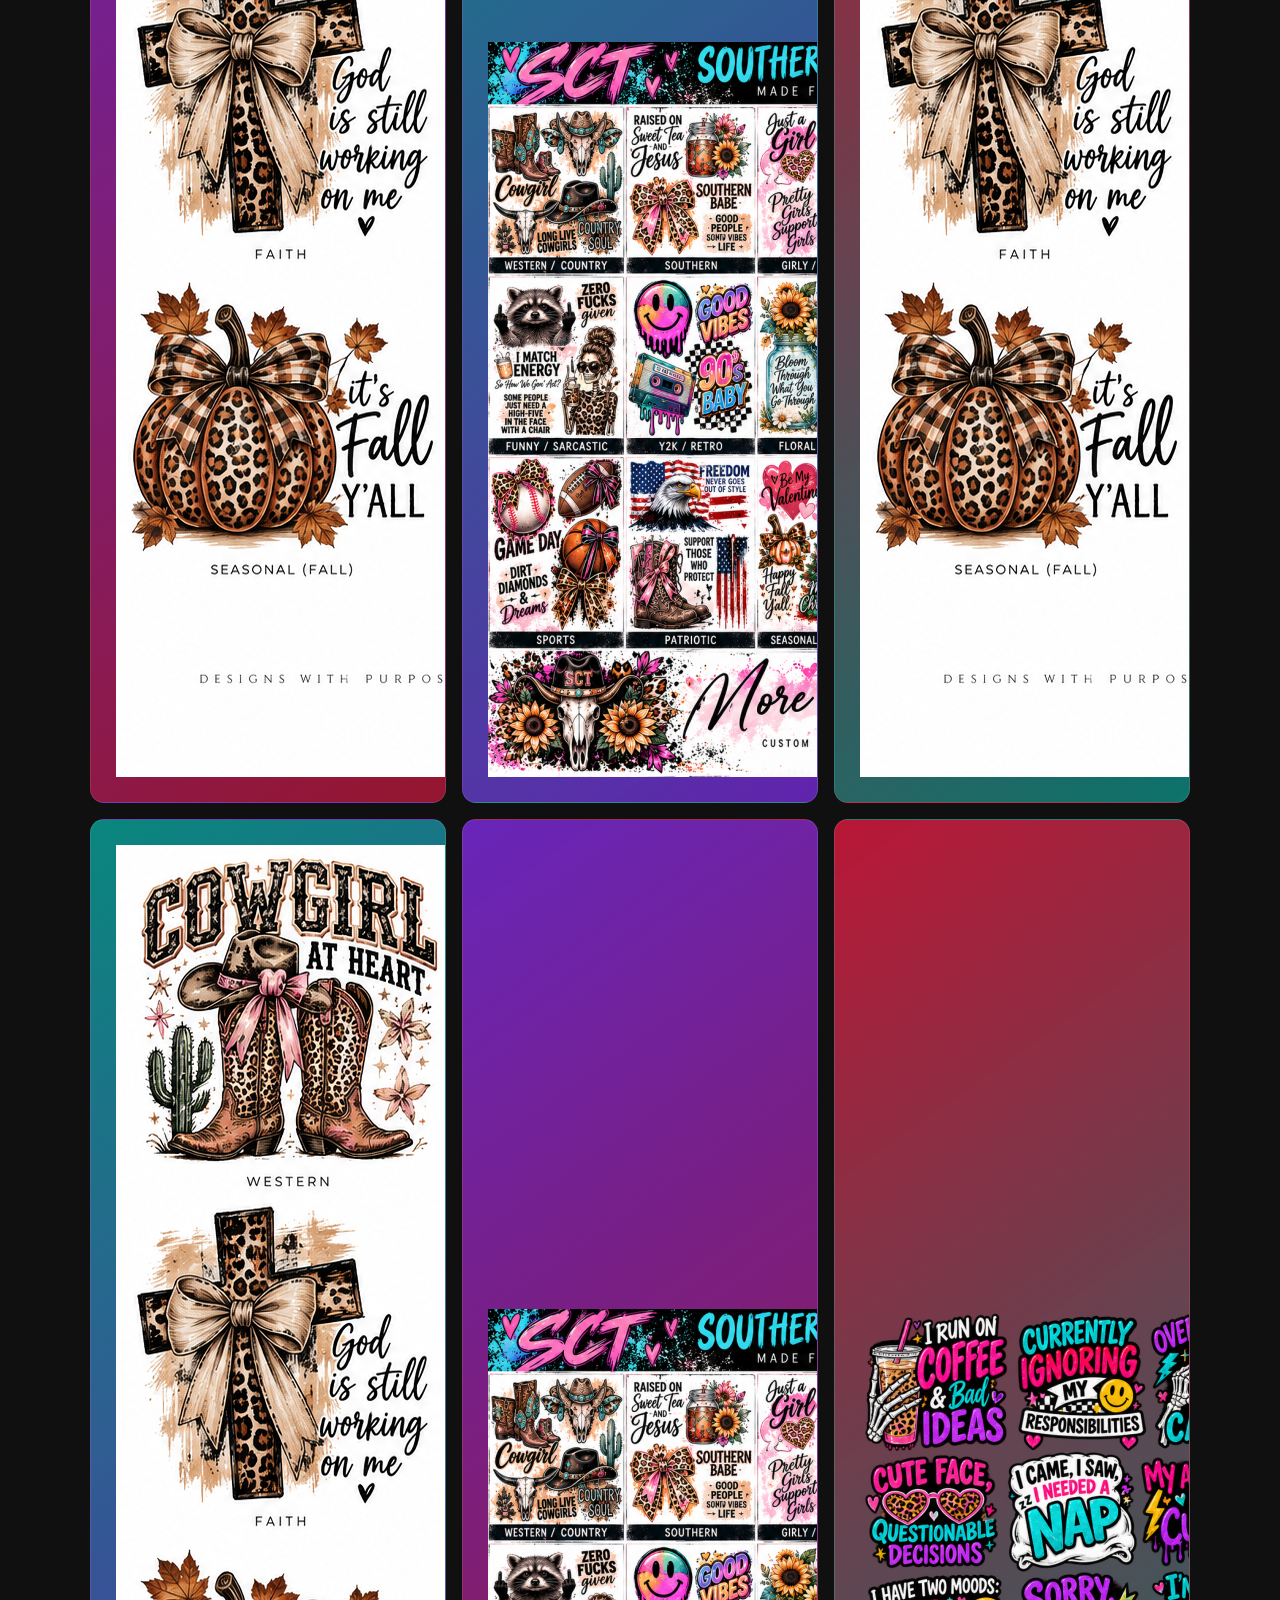
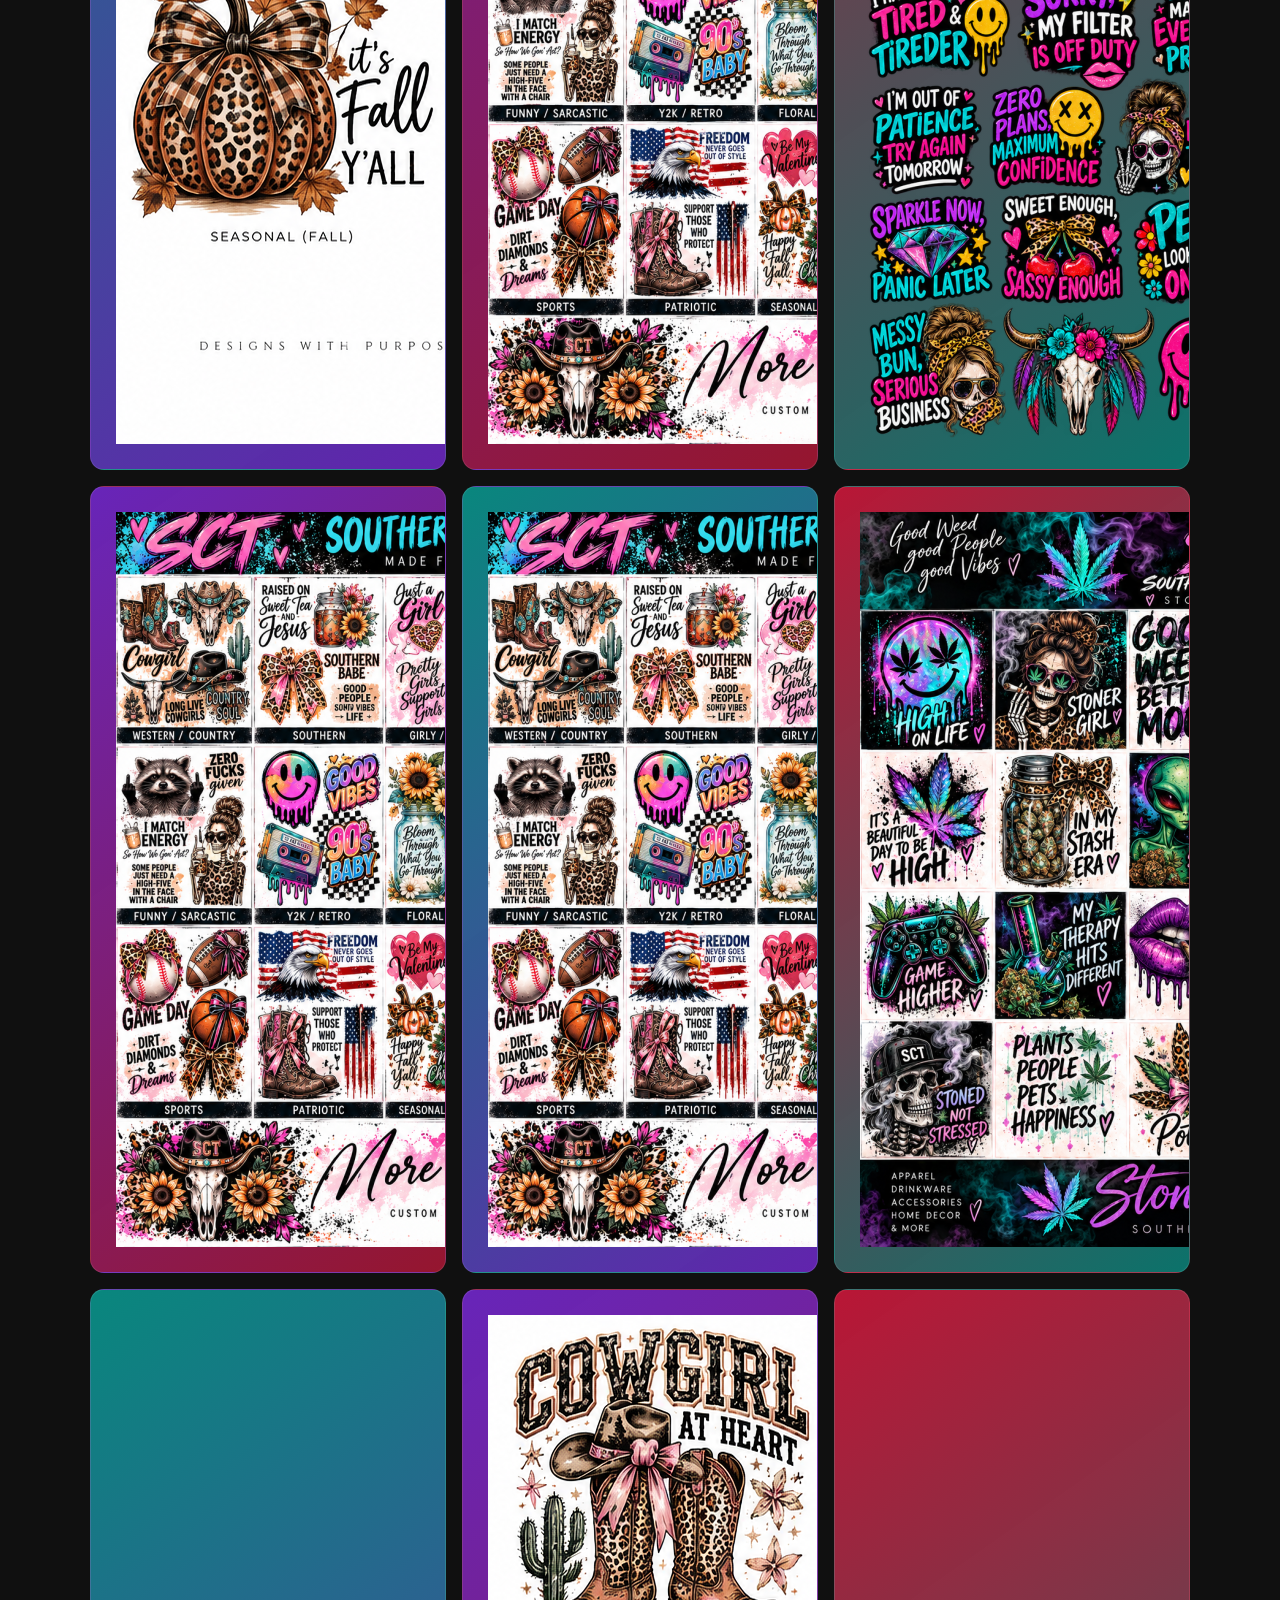
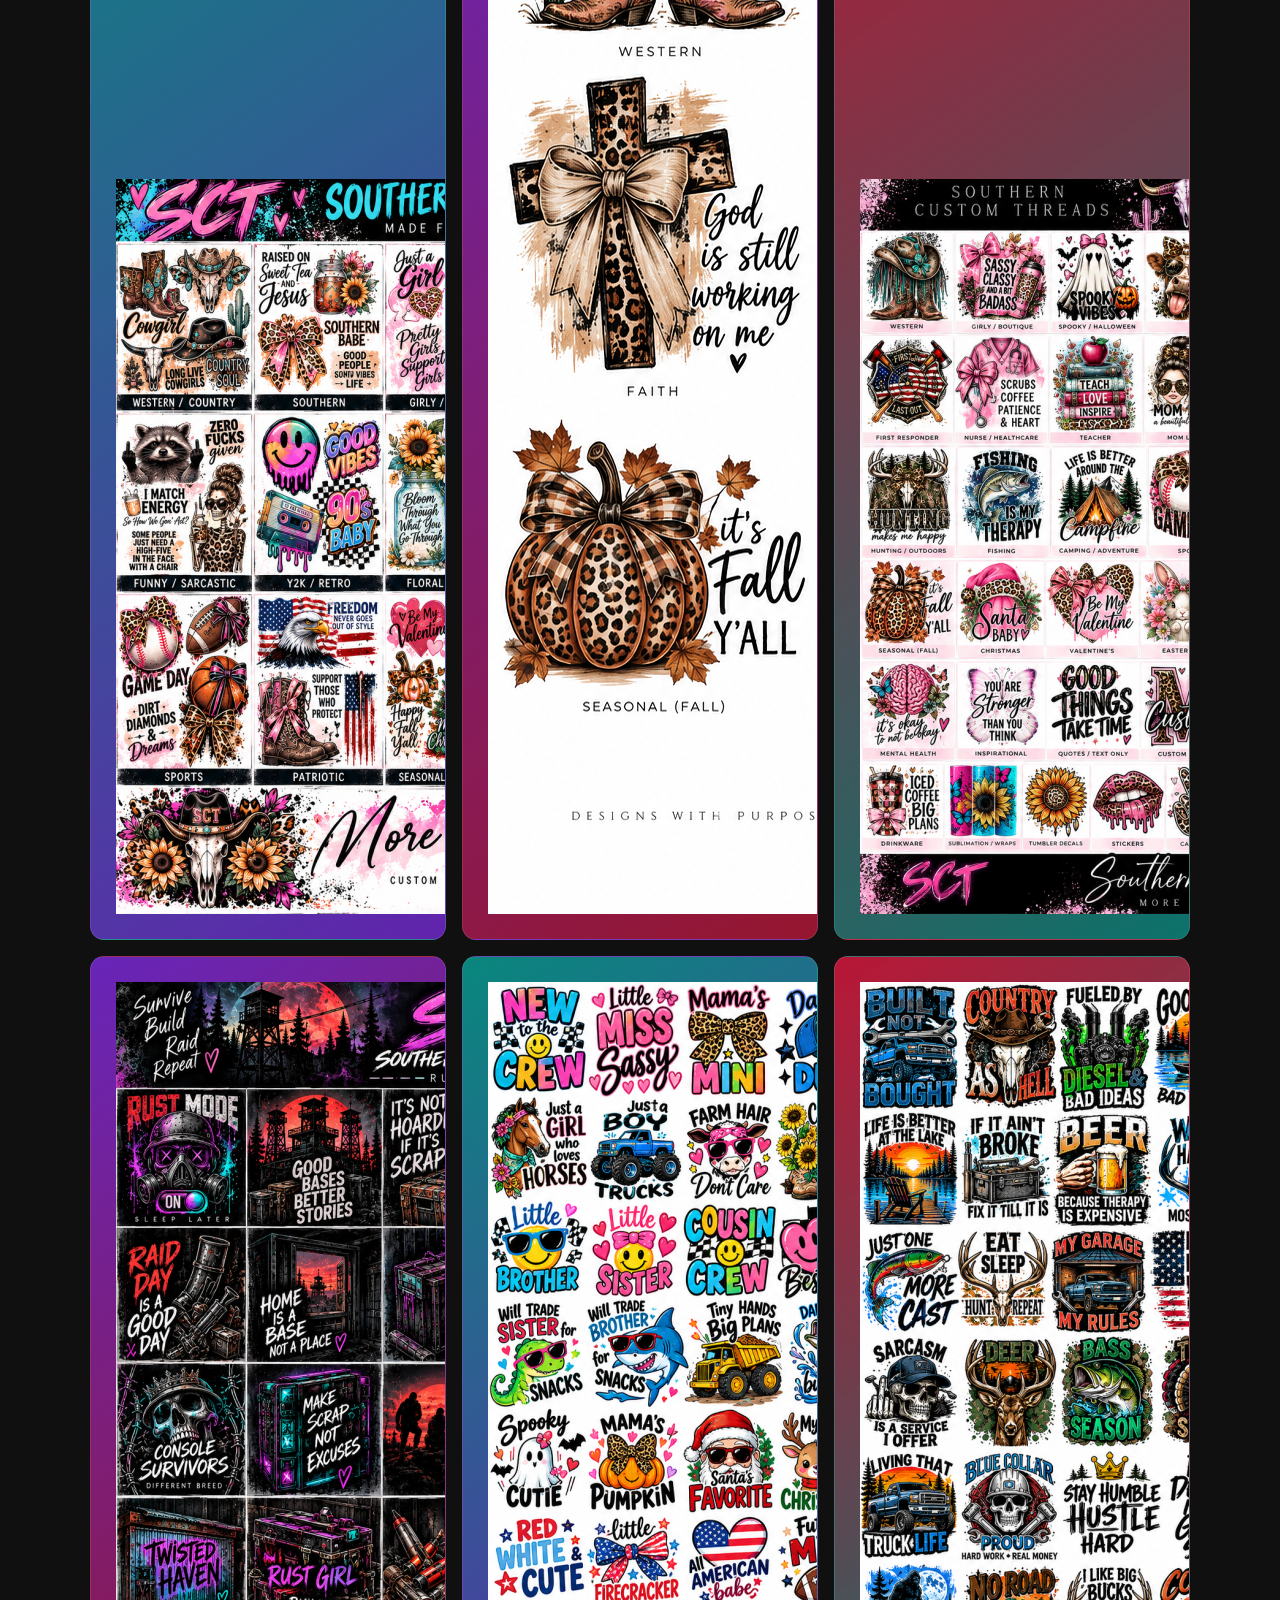
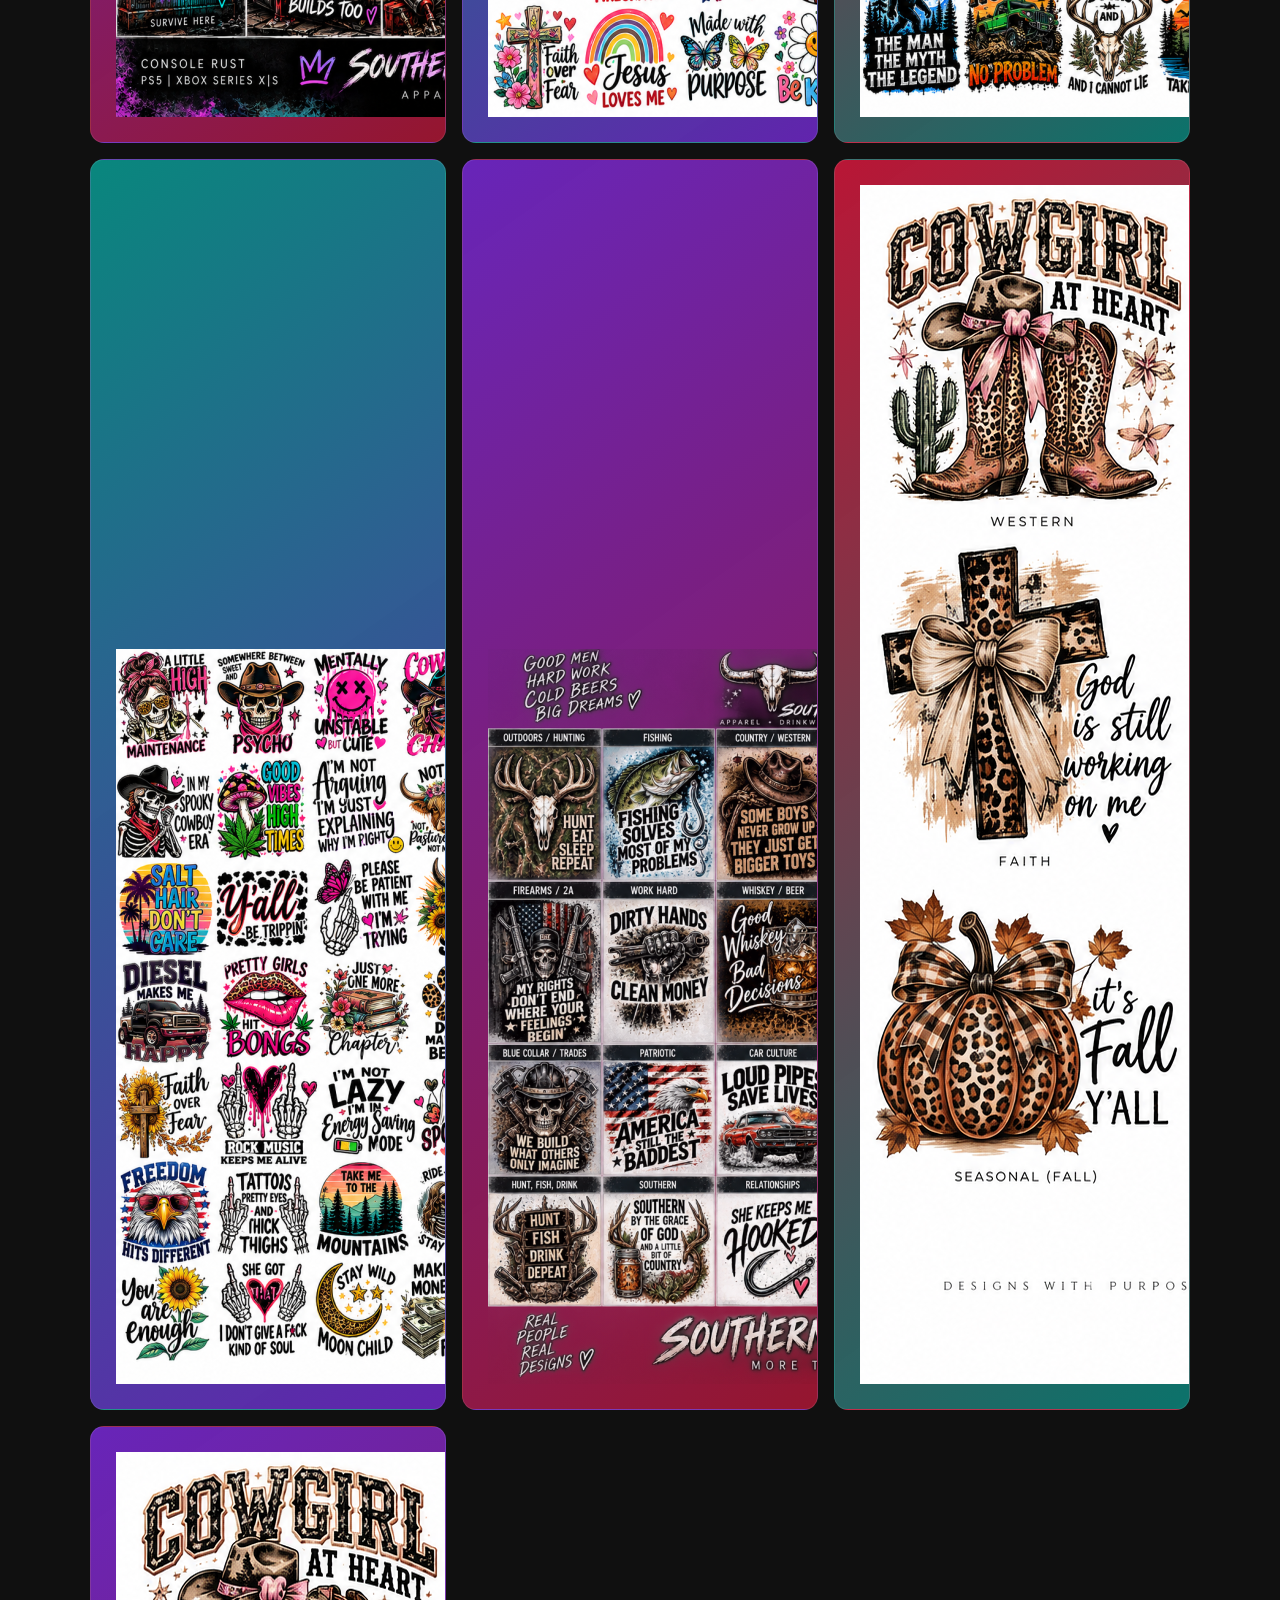
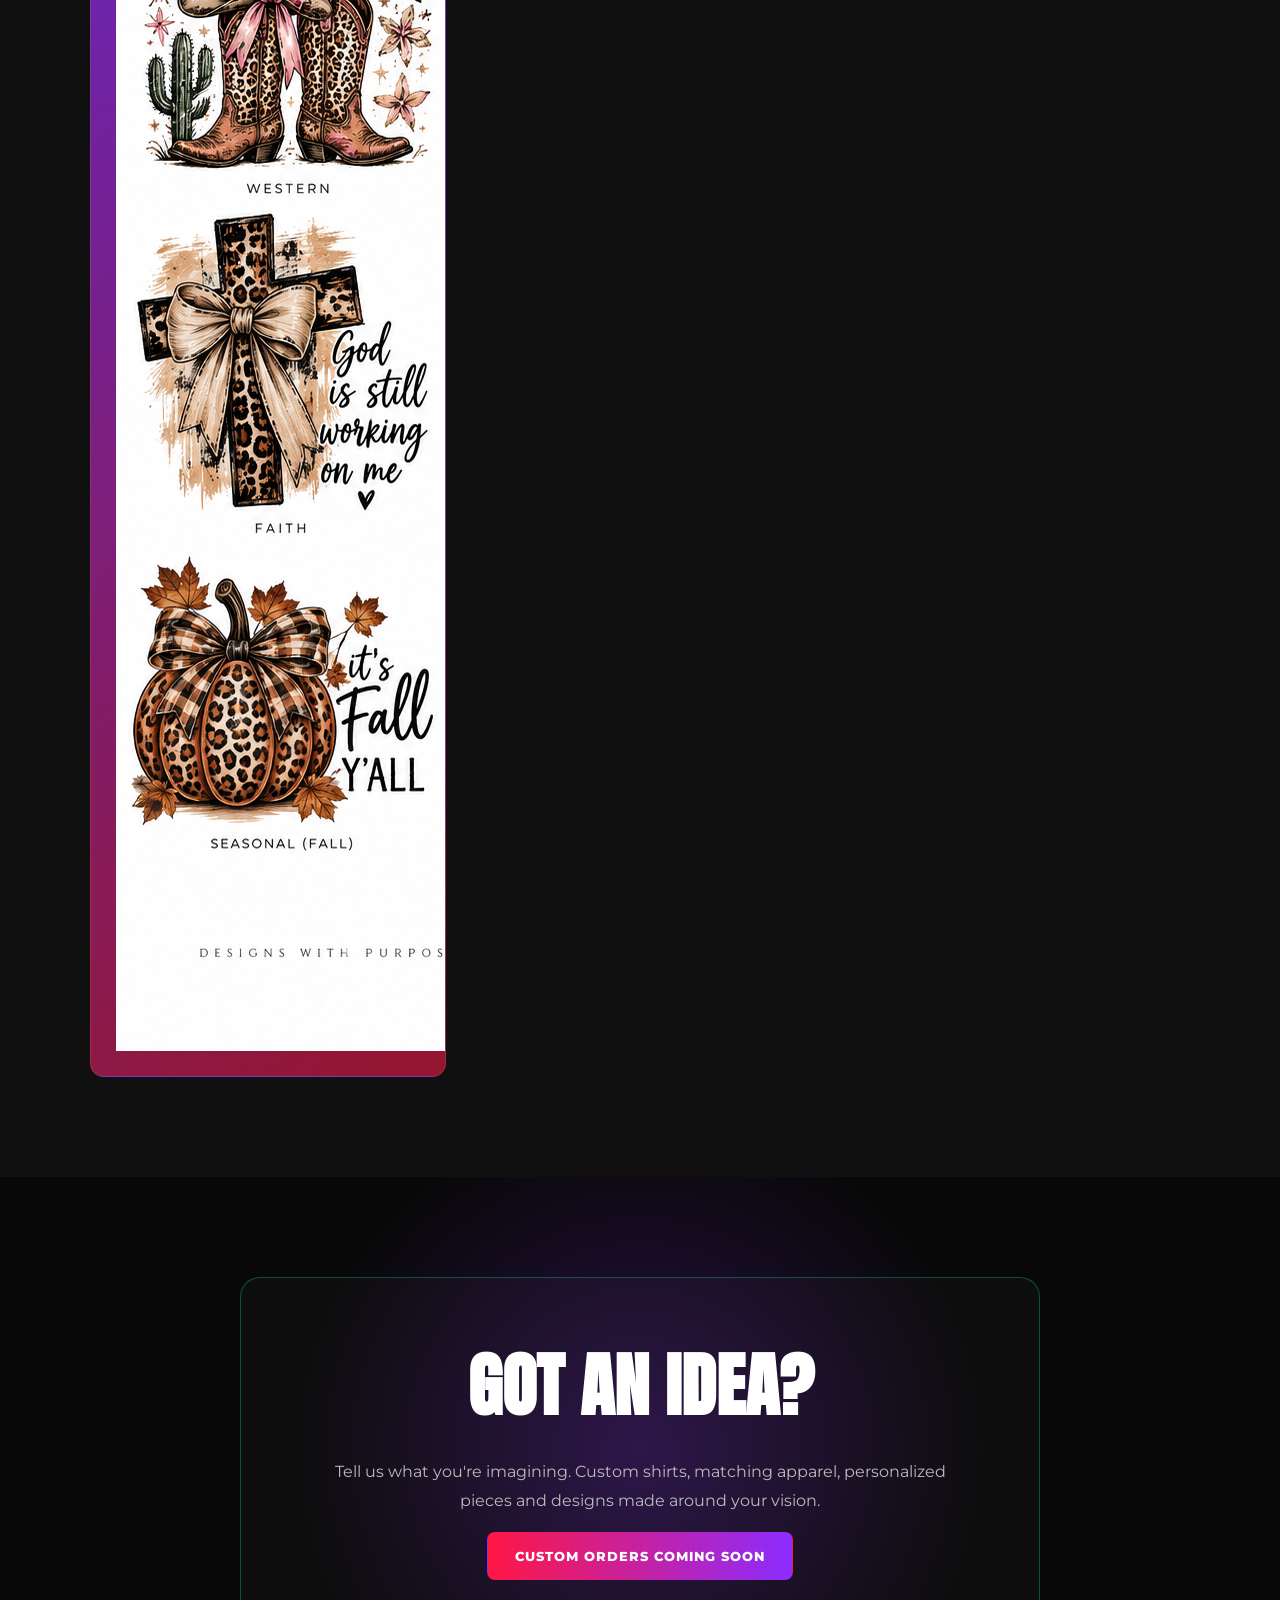
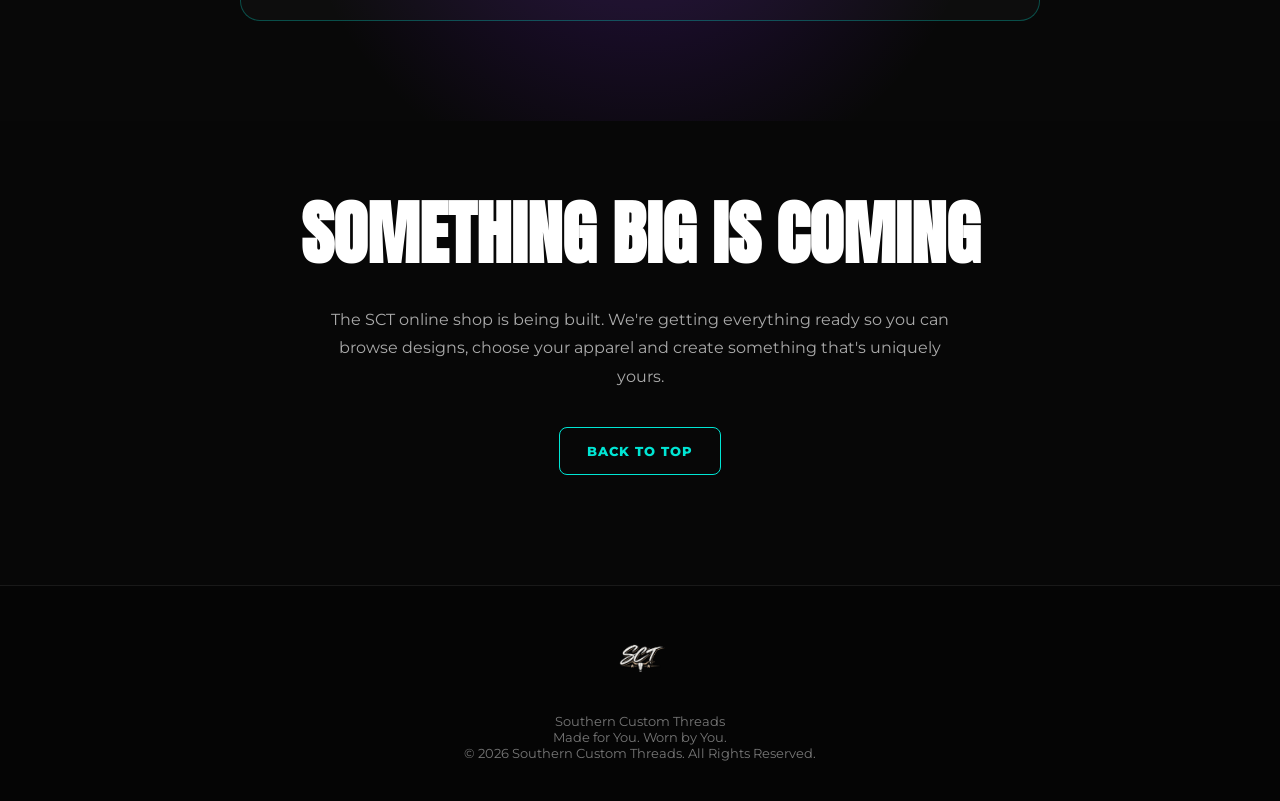
==== commit d19db7b6: "Fix collection preview image paths to repository root assets" ====
--- a/index.html
+++ b/index.html
@@ -586,25 +586,25 @@
 
     <div class="collection-grid">
 
-      <div class="collection"><img src="images/1.png" alt="Western collection original gang sheet"><h3>Western</h3></div>
-      <div class="collection"><img src="images/3.webp" alt="Southern collection original gang sheet"><h3>Southern</h3></div>
-      <div class="collection"><img src="images/1.png" alt="Girly and Boutique collection original gang sheet"><h3>Girly & Boutique</h3></div>
-      <div class="collection"><img src="images/1.png" alt="Spooky collection original gang sheet"><h3>Spooky</h3></div>
-      <div class="collection"><img src="images/3.webp" alt="Horror and Dark collection original gang sheet"><h3>Horror & Dark</h3></div>
-      <div class="collection"><img src="images/15.webp" alt="Funny and Sarcastic collection original gang sheet"><h3>Funny & Sarcastic</h3></div>
-      <div class="collection"><img src="images/3.webp" alt="Y2K and Retro collection original gang sheet"><h3>Y2K & Retro</h3></div>
-      <div class="collection"><img src="images/3.webp" alt="Gaming collection original gang sheet"><h3>Gaming</h3></div>
-      <div class="collection"><img src="images/6.webp" alt="Stoner collection original gang sheet"><h3>Stoner</h3></div>
-      <div class="collection"><img src="images/3.webp" alt="Family and Personalized collection original gang sheet"><h3>Family & Personalized</h3></div>
-      <div class="collection"><img src="images/1.png" alt="Seasonal collection original gang sheet"><h3>Seasonal</h3></div>
-      <div class="collection"><img src="images/2.webp" alt="Custom collection original gang sheet"><h3>Custom</h3></div>
-      <div class="collection"><img src="images/5.webp" alt="Rust Gaming collection original gang sheet"><h3>Rust Gaming</h3></div>
-      <div class="collection"><img src="images/12.webp" alt="Kids collection original gang sheet"><h3>Kids</h3></div>
-      <div class="collection"><img src="images/18.webp" alt="Men's collection original gang sheet"><h3>Men’s</h3></div>
-      <div class="collection"><img src="images/17.webp" alt="Women's collection original gang sheet"><h3>Women’s</h3></div>
-      <div class="collection"><img src="images/7.webp" alt="Outdoors and Hunting collection original gang sheet"><h3>Outdoors / Hunting</h3></div>
-      <div class="collection"><img src="images/1.png" alt="Faith collection original gang sheet"><h3>Faith</h3></div>
-      <div class="collection"><img src="images/1.png" alt="Patriotic collection original gang sheet"><h3>Patriotic</h3></div>
+      <div class="collection"><img src="1.png" alt="Western collection original gang sheet"><h3>Western</h3></div>
+      <div class="collection"><img src="3.webp" alt="Southern collection original gang sheet"><h3>Southern</h3></div>
+      <div class="collection"><img src="1.png" alt="Girly and Boutique collection original gang sheet"><h3>Girly & Boutique</h3></div>
+      <div class="collection"><img src="1.png" alt="Spooky collection original gang sheet"><h3>Spooky</h3></div>
+      <div class="collection"><img src="3.webp" alt="Horror and Dark collection original gang sheet"><h3>Horror & Dark</h3></div>
+      <div class="collection"><img src="15.webp" alt="Funny and Sarcastic collection original gang sheet"><h3>Funny & Sarcastic</h3></div>
+      <div class="collection"><img src="3.webp" alt="Y2K and Retro collection original gang sheet"><h3>Y2K & Retro</h3></div>
+      <div class="collection"><img src="3.webp" alt="Gaming collection original gang sheet"><h3>Gaming</h3></div>
+      <div class="collection"><img src="6.webp" alt="Stoner collection original gang sheet"><h3>Stoner</h3></div>
+      <div class="collection"><img src="3.webp" alt="Family and Personalized collection original gang sheet"><h3>Family & Personalized</h3></div>
+      <div class="collection"><img src="1.png" alt="Seasonal collection original gang sheet"><h3>Seasonal</h3></div>
+      <div class="collection"><img src="2.webp" alt="Custom collection original gang sheet"><h3>Custom</h3></div>
+      <div class="collection"><img src="5.webp" alt="Rust Gaming collection original gang sheet"><h3>Rust Gaming</h3></div>
+      <div class="collection"><img src="12.webp" alt="Kids collection original gang sheet"><h3>Kids</h3></div>
+      <div class="collection"><img src="18.webp" alt="Men's collection original gang sheet"><h3>Men’s</h3></div>
+      <div class="collection"><img src="17.webp" alt="Women's collection original gang sheet"><h3>Women’s</h3></div>
+      <div class="collection"><img src="7.webp" alt="Outdoors and Hunting collection original gang sheet"><h3>Outdoors / Hunting</h3></div>
+      <div class="collection"><img src="1.png" alt="Faith collection original gang sheet"><h3>Faith</h3></div>
+      <div class="collection"><img src="1.png" alt="Patriotic collection original gang sheet"><h3>Patriotic</h3></div>
 
     </div>
 
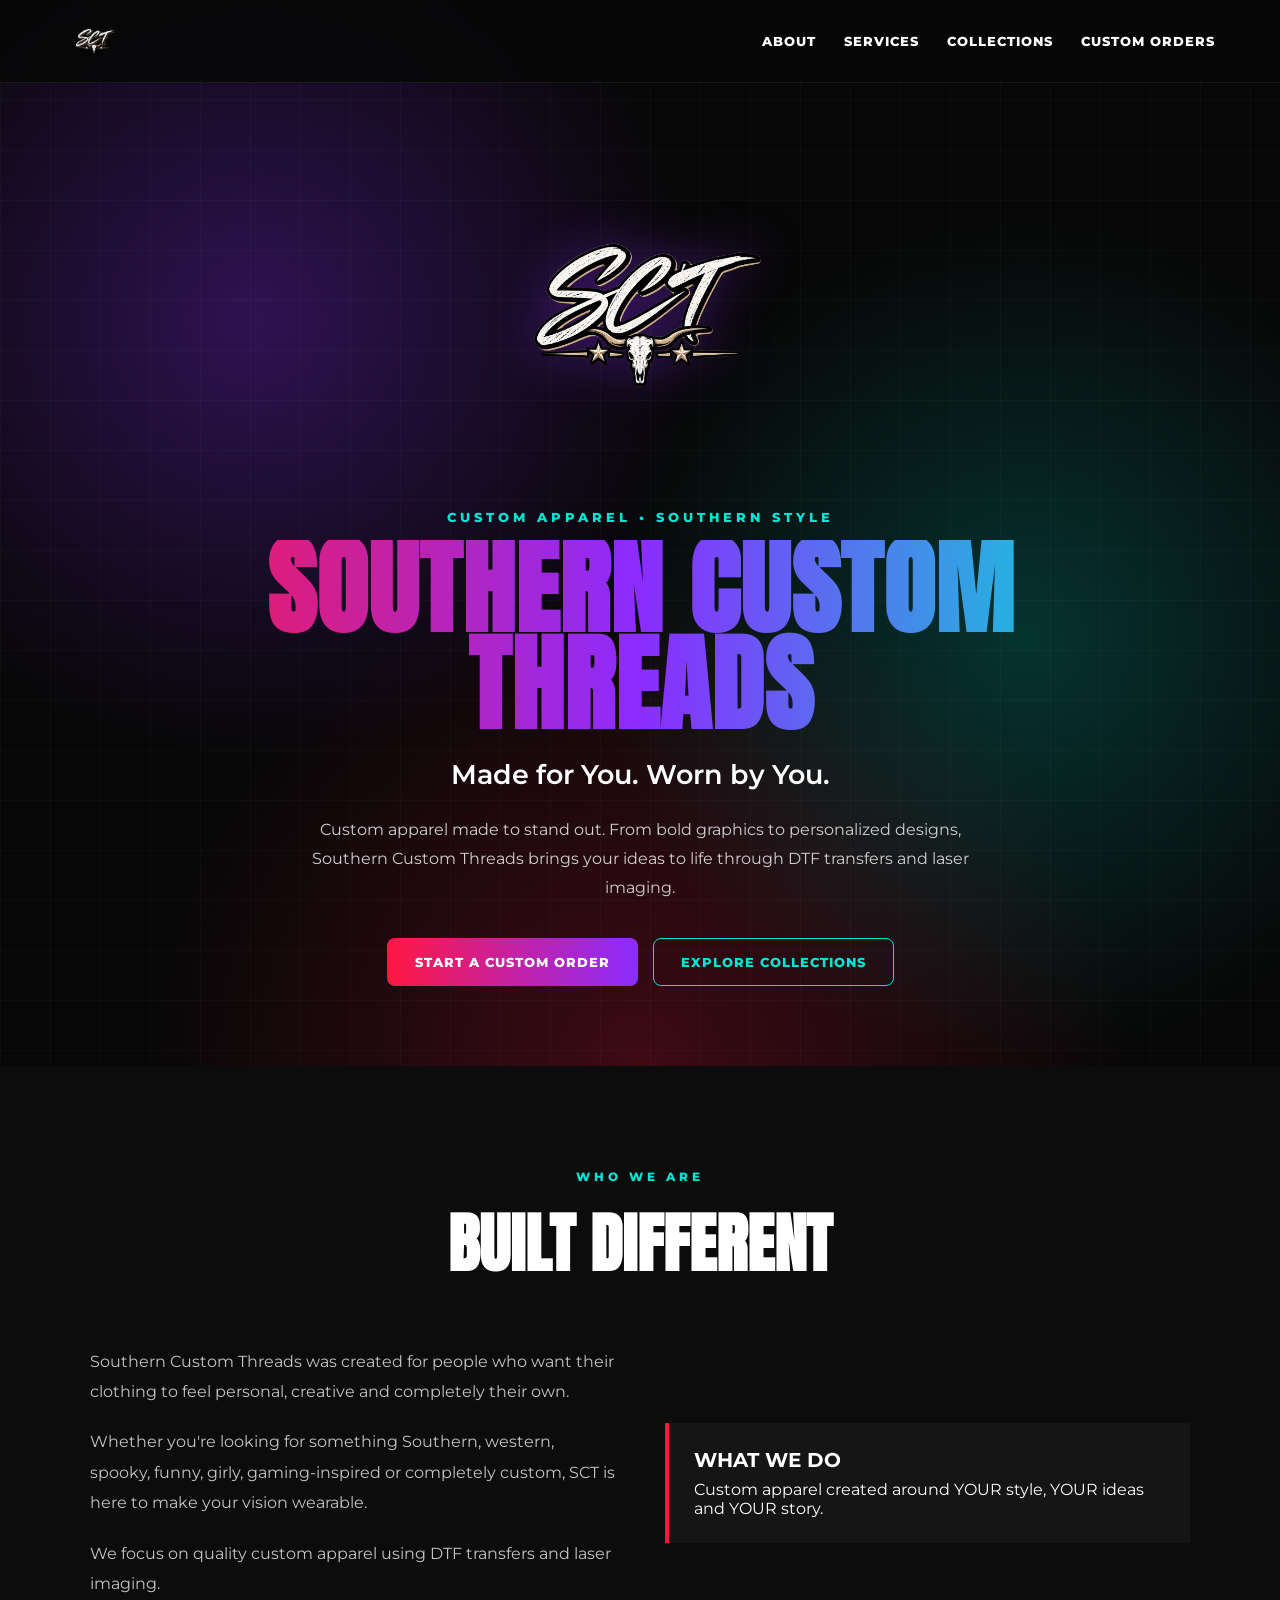
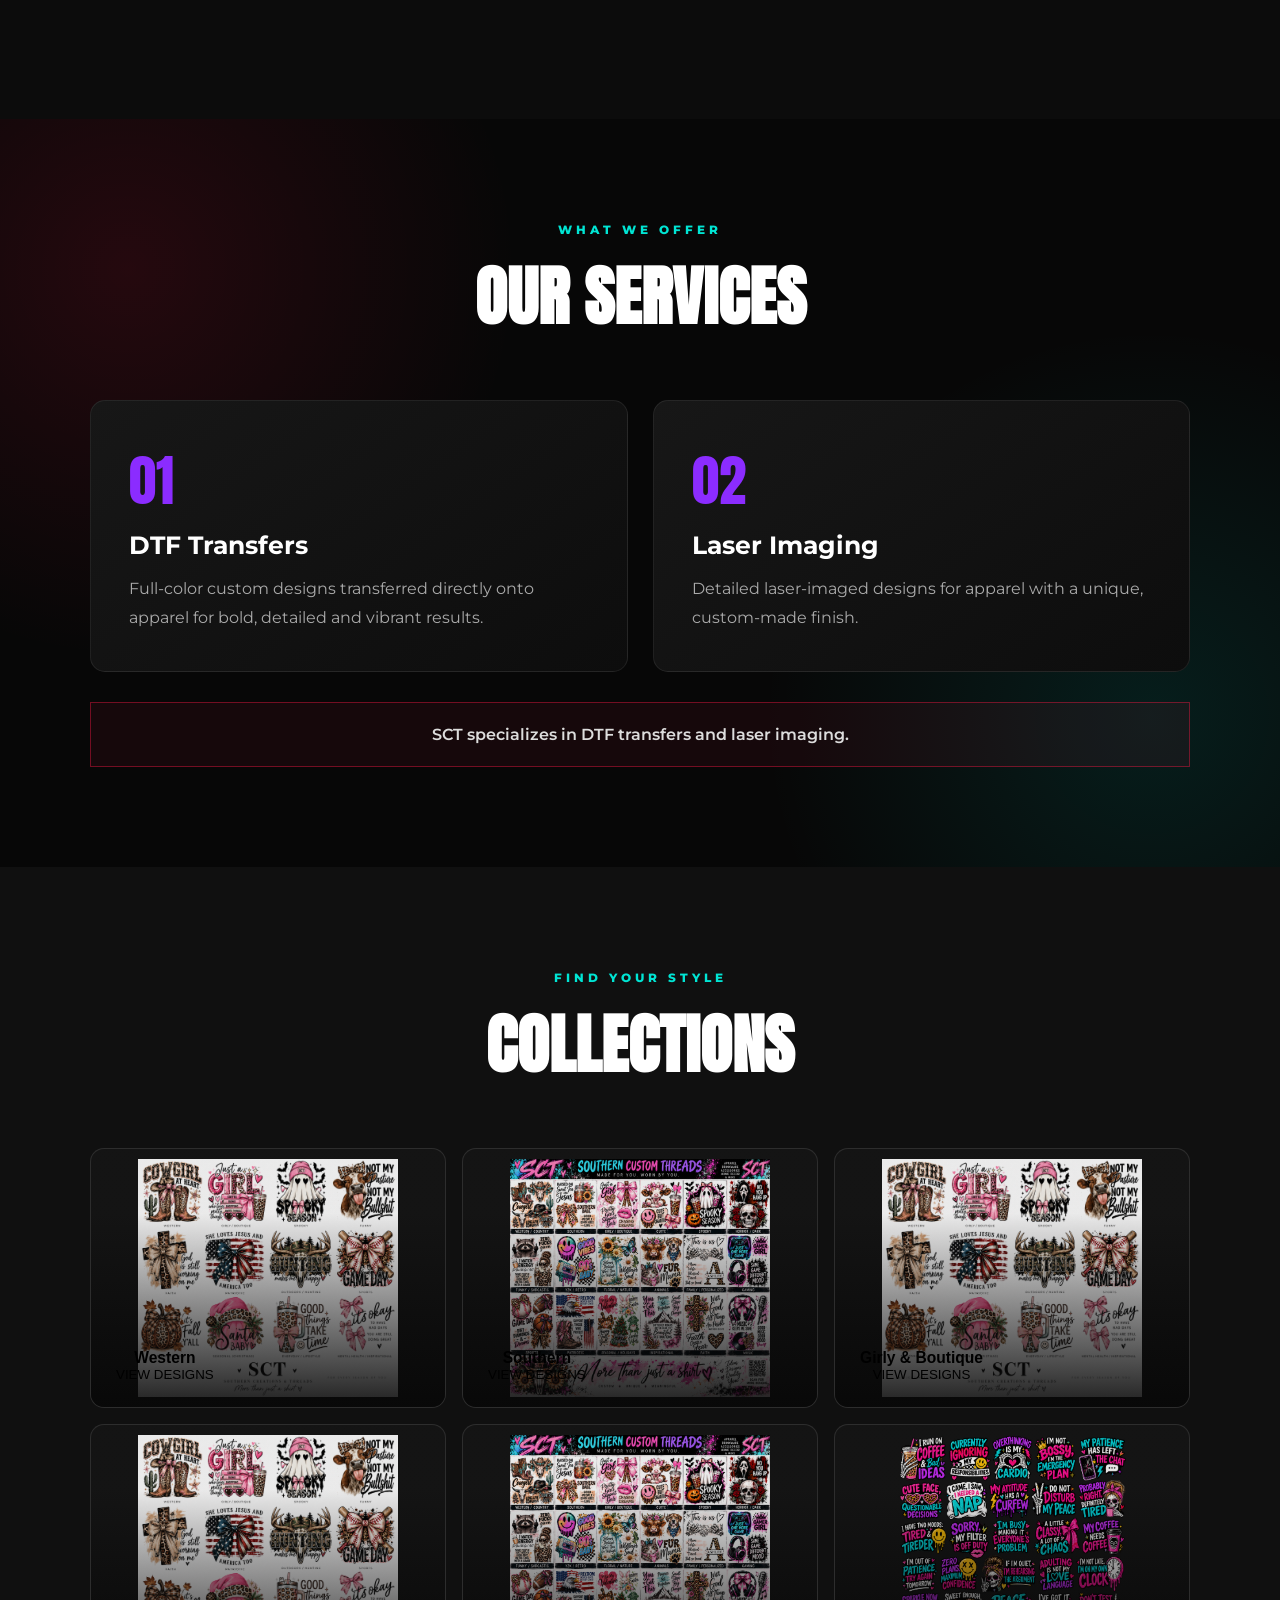
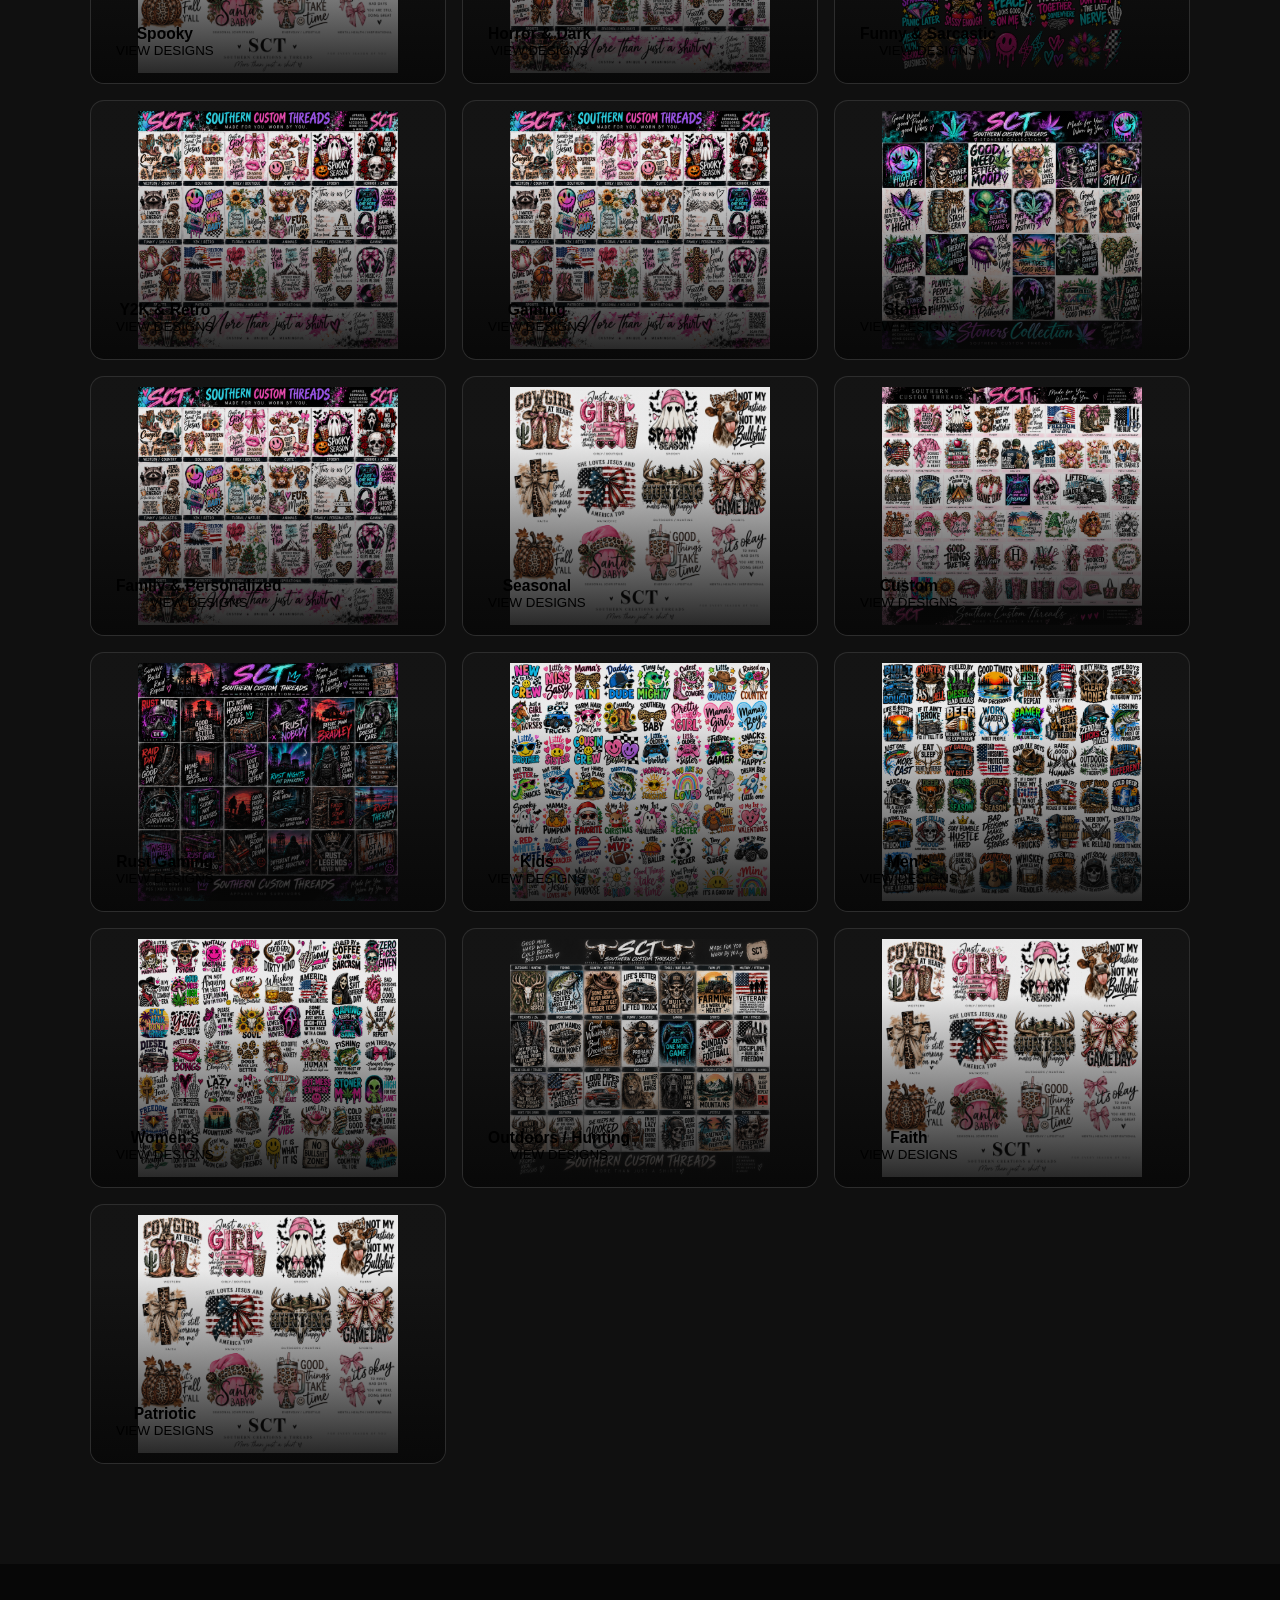
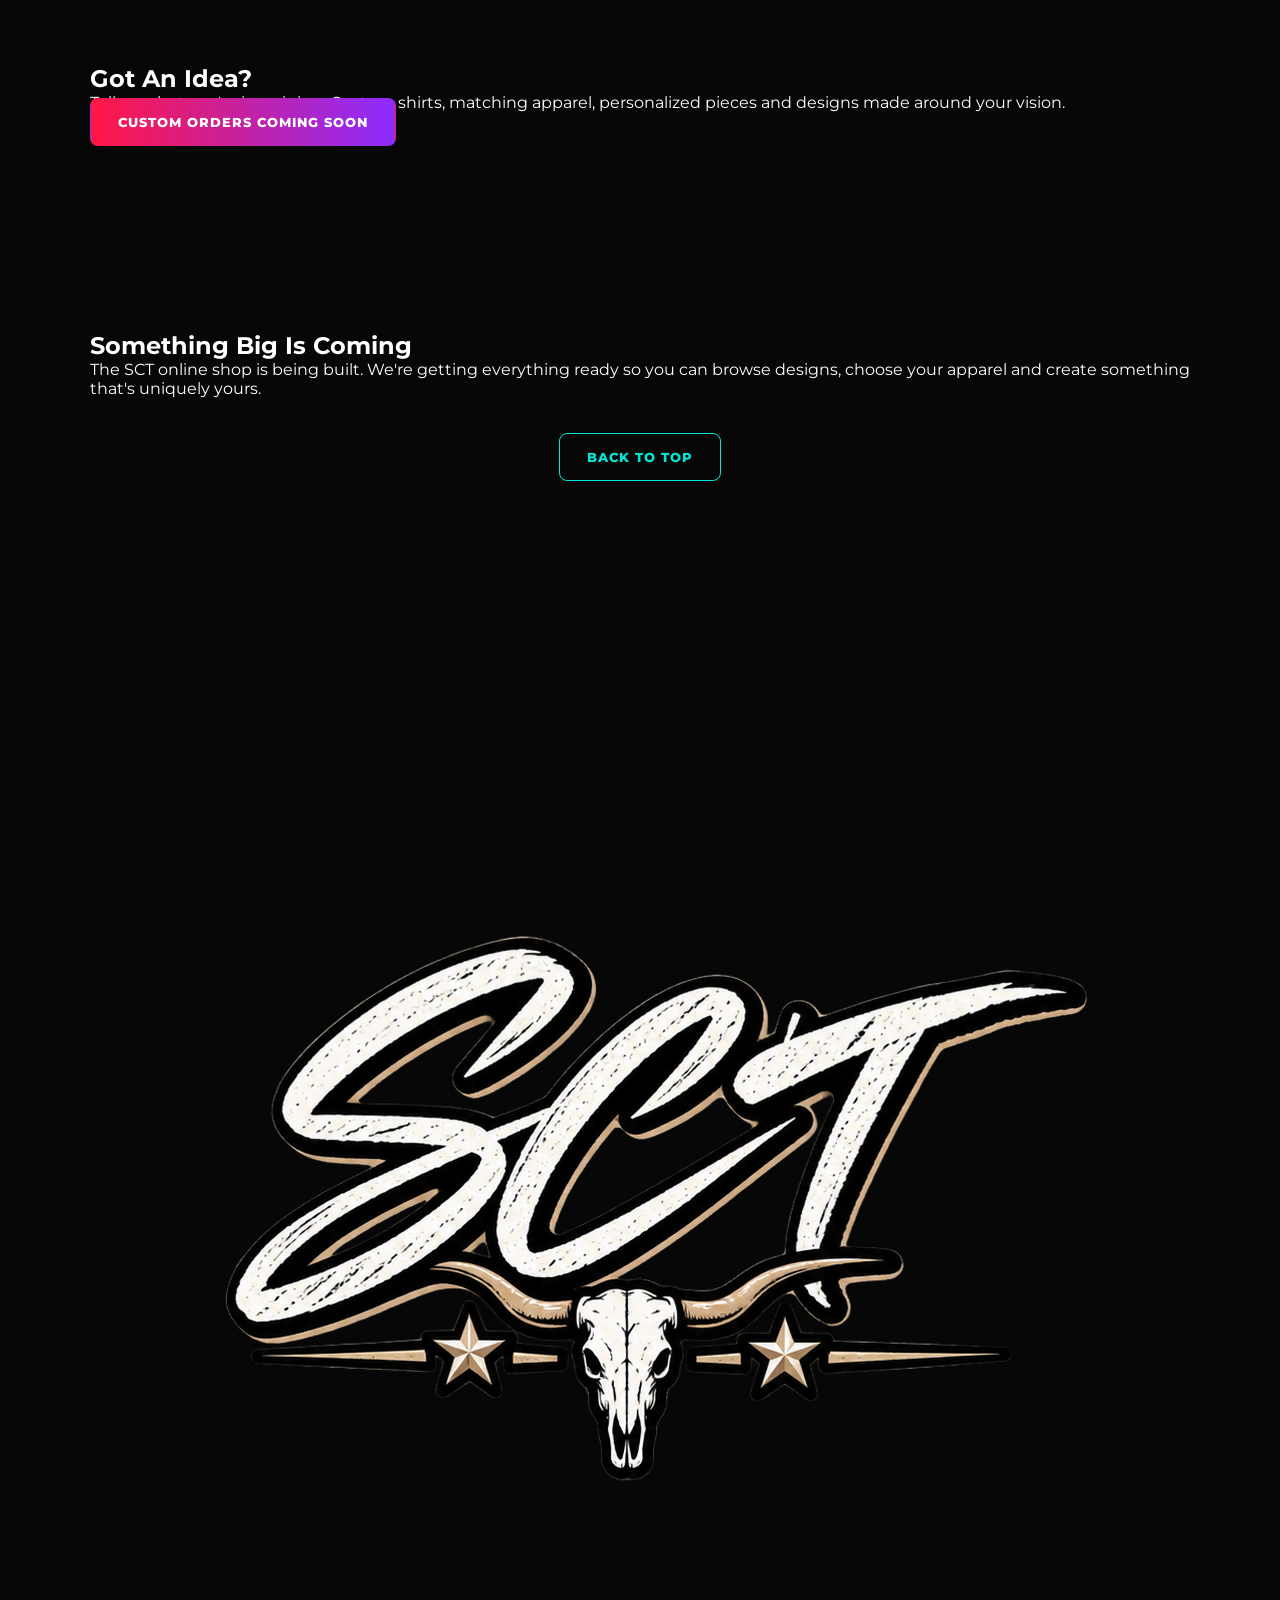
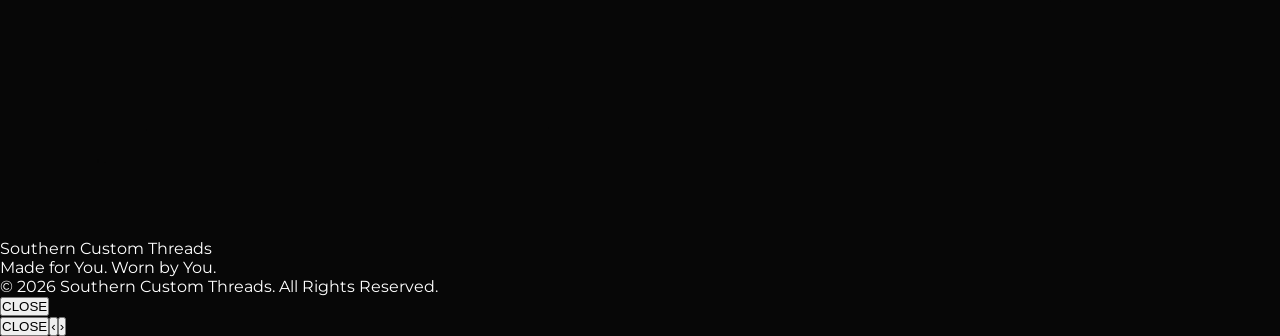
==== commit e8523549: "Rebuild Collections as responsive gallery and lightbox" ====
--- a/index.html
+++ b/index.html
@@ -3,664 +3,49 @@
 <head>
 <meta charset="UTF-8">
 <meta name="viewport" content="width=device-width, initial-scale=1.0">
-
 <title>Southern Custom Threads | Custom Apparel</title>
-
 <meta name="description" content="Southern Custom Threads — Made for You. Worn by You. Custom apparel featuring DTF transfers and laser imaging.">
-
 <style>
 @import url('https://fonts.googleapis.com/css2?family=Anton&family=Montserrat:wght@400;500;600;700;800&display=swap');
-
-:root {
-  --red:#ff1744;
-  --purple:#8b2cff;
-  --teal:#00e5d4;
-  --white:#ffffff;
-  --black:#070707;
-  --dark:#111111;
-  --gray:#a9a9a9;
-}
-
-* {
-  box-sizing:border-box;
-  margin:0;
-  padding:0;
-}
-
-html {
-  scroll-behavior:smooth;
-}
-
-body {
-  background:var(--black);
-  color:var(--white);
-  font-family:'Montserrat',sans-serif;
-  overflow-x:hidden;
-}
-
-a {
-  color:inherit;
-  text-decoration:none;
-}
-
-header {
-  position:fixed;
-  top:0;
-  left:0;
-  width:100%;
-  z-index:1000;
-  background:rgba(7,7,7,.9);
-  backdrop-filter:blur(12px);
-  border-bottom:1px solid rgba(255,255,255,.08);
-}
-
-.nav {
-  max-width:1200px;
-  margin:auto;
-  min-height:82px;
-  padding:12px 25px;
-  display:flex;
-  align-items:center;
-  justify-content:space-between;
-}
-
-.logo {
-  height:58px;
-  width:auto;
-  display:block;
-}
-
-.nav-links {
-  display:flex;
-  gap:28px;
-  align-items:center;
-}
-
-.nav-links a {
-  font-size:13px;
-  font-weight:800;
-  text-transform:uppercase;
-  letter-spacing:1px;
-  transition:.25s;
-}
-
-.nav-links a:hover {
-  color:var(--teal);
-}
-
-.hero {
-  min-height:100vh;
-  padding:150px 25px 80px;
-  display:flex;
-  align-items:center;
-  justify-content:center;
-  position:relative;
-  background:
-    radial-gradient(circle at 20% 30%, rgba(139,44,255,.3), transparent 35%),
-    radial-gradient(circle at 80% 60%, rgba(0,229,212,.2), transparent 35%),
-    radial-gradient(circle at 50% 100%, rgba(255,23,68,.22), transparent 40%),
-    #070707;
-}
-
-.hero:before {
-  content:"";
-  position:absolute;
-  inset:0;
-  background-image:
-    linear-gradient(rgba(255,255,255,.025) 1px,transparent 1px),
-    linear-gradient(90deg,rgba(255,255,255,.025) 1px,transparent 1px);
-  background-size:50px 50px;
-  pointer-events:none;
-}
-
-.hero-content {
-  max-width:1050px;
-  text-align:center;
-  position:relative;
-  z-index:2;
-}
-
-.hero-logo {
-  width:min(330px,75vw);
-  margin:0 auto 25px;
-  filter:drop-shadow(0 0 25px rgba(139,44,255,.35));
-}
-
-.kicker {
-  color:var(--teal);
-  font-size:13px;
-  font-weight:800;
-  letter-spacing:4px;
-  text-transform:uppercase;
-  margin-bottom:15px;
-}
-
-h1 {
-  font-family:'Anton',sans-serif;
-  font-size:clamp(48px,9vw,105px);
-  line-height:.92;
-  text-transform:uppercase;
-  letter-spacing:1px;
-  background:linear-gradient(90deg,var(--red),var(--purple),var(--teal));
-  -webkit-background-clip:text;
-  background-clip:text;
-  color:transparent;
-}
-
-.tagline {
-  margin:25px auto;
-  max-width:700px;
-  font-size:clamp(18px,3vw,27px);
-  font-weight:600;
-}
-
-.hero-text {
-  max-width:680px;
-  margin:auto;
-  color:#cfcfcf;
-  line-height:1.8;
-}
-
-.buttons {
-  margin-top:35px;
-  display:flex;
-  gap:15px;
-  justify-content:center;
-  flex-wrap:wrap;
-}
-
-.btn {
-  padding:15px 27px;
-  border-radius:8px;
-  font-size:13px;
-  font-weight:800;
-  text-transform:uppercase;
-  letter-spacing:1px;
-  border:1px solid transparent;
-  transition:.25s;
-}
-
-.btn-primary {
-  background:linear-gradient(90deg,var(--red),var(--purple));
-}
-
-.btn-secondary {
-  border-color:var(--teal);
-  color:var(--teal);
-}
-
-.btn:hover {
-  transform:translateY(-3px);
-  box-shadow:0 10px 30px rgba(0,0,0,.35);
-}
-
-section {
-  padding:100px 25px;
-}
-
-.container {
-  max-width:1100px;
-  margin:auto;
-}
-
-.section-title {
-  text-align:center;
-  margin-bottom:55px;
-}
-
-.section-title span {
-  color:var(--teal);
-  font-size:12px;
-  font-weight:800;
-  letter-spacing:4px;
-  text-transform:uppercase;
-}
-
-.section-title h2 {
-  font-family:'Anton',sans-serif;
-  font-size:clamp(38px,6vw,65px);
-  text-transform:uppercase;
-  margin-top:10px;
-}
-
-.about {
-  background:#0c0c0c;
-}
-
-.about-grid {
-  display:grid;
-  grid-template-columns:1fr 1fr;
-  gap:50px;
-  align-items:center;
-}
-
-.about-copy p {
-  color:#c4c4c4;
-  line-height:1.9;
-  margin-bottom:20px;
-}
-
-.about-highlight {
-  border-left:4px solid var(--red);
-  padding:25px;
-  background:#151515;
-}
-
-.about-highlight strong {
-  display:block;
-  font-size:20px;
-  margin-bottom:8px;
-}
-
-.services {
-  background:
-    radial-gradient(circle at 10% 20%,rgba(255,23,68,.12),transparent 30%),
-    radial-gradient(circle at 90% 80%,rgba(0,229,212,.1),transparent 30%),
-    #070707;
-}
-
-.service-grid {
-  display:grid;
-  grid-template-columns:repeat(2,1fr);
-  gap:25px;
-}
-
-.card {
-  background:linear-gradient(145deg,#171717,#0d0d0d);
-  border:1px solid rgba(255,255,255,.08);
-  border-radius:15px;
-  padding:38px;
-  transition:.3s;
-}
-
-.card:hover {
-  transform:translateY(-7px);
-  border-color:var(--purple);
-}
-
-.card-number {
-  font-family:'Anton',sans-serif;
-  font-size:55px;
-  color:var(--purple);
-}
-
-.card h3 {
-  font-size:25px;
-  margin:8px 0 15px;
-}
-
-.card p {
-  color:#aaa;
-  line-height:1.8;
-}
-
-.notice {
-  margin-top:30px;
-  text-align:center;
-  padding:22px;
-  border:1px solid rgba(255,23,68,.4);
-  background:rgba(255,23,68,.06);
-  color:#ddd;
-  font-weight:600;
-}
-
-.collections {
-  background:#101010;
-}
-
-.collection-grid {
-  display:grid;
-  grid-template-columns:repeat(3,1fr);
-  gap:16px;
-}
-
-.collection {
-  min-height:180px;
-  border-radius:14px;
-  padding:25px;
-  display:flex;
-  align-items:flex-end;
-  position:relative;
-  overflow:hidden;
-  background:
-    linear-gradient(145deg,rgba(139,44,255,.7),rgba(255,23,68,.55)),
-    #151515;
-  border:1px solid rgba(255,255,255,.1);
-}
-
-.collection:nth-child(2n) {
-  background:
-    linear-gradient(145deg,rgba(0,229,212,.55),rgba(139,44,255,.65)),
-    #151515;
-}
-
-.collection:nth-child(3n) {
-  background:
-    linear-gradient(145deg,rgba(255,23,68,.7),rgba(0,229,212,.45)),
-    #151515;
-}
-
-.collection h3 {
-  font-family:'Anton',sans-serif;
-  font-size:27px;
-  text-transform:uppercase;
-  position:relative;
-  z-index:2;
-}
-
-.custom {
-  text-align:center;
-  background:
-    radial-gradient(circle,rgba(139,44,255,.25),transparent 50%),
-    #080808;
-}
-
-.custom-box {
-  max-width:800px;
-  margin:auto;
-  padding:55px 30px;
-  border-radius:20px;
-  border:1px solid rgba(0,229,212,.3);
-  background:rgba(255,255,255,.025);
-}
-
-.custom-box h2 {
-  font-family:'Anton',sans-serif;
-  font-size:clamp(40px,7vw,70px);
-  text-transform:uppercase;
-}
-
-.custom-box p {
-  color:#bbb;
-  line-height:1.8;
-  margin:20px auto 30px;
-  max-width:650px;
-}
-
-.coming {
-  padding-top:60px;
-  padding-bottom:110px;
-  text-align:center;
-}
-
-.coming h2 {
-  font-family:'Anton',sans-serif;
-  font-size:clamp(40px,7vw,70px);
-  text-transform:uppercase;
-}
-
-.coming p {
-  color:#aaa;
-  max-width:650px;
-  margin:20px auto;
-  line-height:1.8;
-}
-
-footer {
-  border-top:1px solid rgba(255,255,255,.08);
-  background:#050505;
-  padding:40px 25px;
-  text-align:center;
-}
-
-.footer-logo {
-  height:65px;
-  margin-bottom:18px;
-}
-
-footer p {
-  color:#777;
-  font-size:13px;
-}
-
-.gradient-line {
-  height:4px;
-  background:linear-gradient(90deg,var(--red),var(--purple),var(--teal));
-}
-
-@media(max-width:800px) {
-  .nav {
-    justify-content:center;
-  }
-
-  .nav-links {
-    display:none;
-  }
-
-  .about-grid,
-  .service-grid {
-    grid-template-columns:1fr;
-  }
-
-  .collection-grid {
-    grid-template-columns:1fr 1fr;
-  }
-}
-
-@media(max-width:520px) {
-  section {
-    padding:75px 18px;
-  }
-
-  .collection-grid {
-    grid-template-columns:1fr;
-  }
-
-  .card {
-    padding:28px;
-  }
-}
+:root{--red:#ff1744;--purple:#8b2cff;--teal:#00e5d4;--white:#fff;--black:#070707;--dark:#111;--gray:#a9a9a9}
+*{box-sizing:border-box;margin:0;padding:0}html{scroll-behavior:smooth}body{background:var(--black);color:var(--white);font-family:'Montserrat',sans-serif;overflow-x:hidden}a{color:inherit;text-decoration:none}
+header{position:fixed;top:0;left:0;width:100%;z-index:1000;background:rgba(7,7,7,.9);backdrop-filter:blur(12px);border-bottom:1px solid rgba(255,255,255,.08)}
+.nav{max-width:1200px;margin:auto;min-height:82px;padding:12px 25px;display:flex;align-items:center;justify-content:space-between}.logo{height:58px;width:auto;display:block}.nav-links{display:flex;gap:28px;align-items:center}.nav-links a{font-size:13px;font-weight:800;text-transform:uppercase;letter-spacing:1px;transition:.25s}.nav-links a:hover{color:var(--teal)}
+.hero{min-height:100vh;padding:150px 25px 80px;display:flex;align-items:center;justify-content:center;position:relative;background:radial-gradient(circle at 20% 30%,rgba(139,44,255,.3),transparent 35%),radial-gradient(circle at 80% 60%,rgba(0,229,212,.2),transparent 35%),radial-gradient(circle at 50% 100%,rgba(255,23,68,.22),transparent 40%),#070707}.hero:before{content:"";position:absolute;inset:0;background-image:linear-gradient(rgba(255,255,255,.025) 1px,transparent 1px),linear-gradient(90deg,rgba(255,255,255,.025) 1px,transparent 1px);background-size:50px 50px;pointer-events:none}.hero-content{max-width:1050px;text-align:center;position:relative;z-index:2}.hero-logo{width:min(330px,75vw);margin:0 auto 25px;filter:drop-shadow(0 0 25px rgba(139,44,255,.35))}.kicker{color:var(--teal);font-size:13px;font-weight:800;letter-spacing:4px;text-transform:uppercase;margin-bottom:15px}h1{font-family:'Anton',sans-serif;font-size:clamp(48px,9vw,105px);line-height:.92;text-transform:uppercase;letter-spacing:1px;background:linear-gradient(90deg,var(--red),var(--purple),var(--teal));-webkit-background-clip:text;background-clip:text;color:transparent}.tagline{margin:25px auto;max-width:700px;font-size:clamp(18px,3vw,27px);font-weight:600}.hero-text{max-width:680px;margin:auto;color:#cfcfcf;line-height:1.8}.buttons{margin-top:35px;display:flex;gap:15px;justify-content:center;flex-wrap:wrap}.btn{padding:15px 27px;border-radius:8px;font-size:13px;font-weight:800;text-transform:uppercase;letter-spacing:1px;border:1px solid transparent;transition:.25s}.btn-primary{background:linear-gradient(90deg,var(--red),var(--purple))}.btn-secondary{border-color:var(--teal);color:var(--teal)}.btn:hover{transform:translateY(-3px);box-shadow:0 10px 30px rgba(0,0,0,.35)}
+section{padding:100px 25px}.container{max-width:1100px;margin:auto}.section-title{text-align:center;margin-bottom:55px}.section-title span{color:var(--teal);font-size:12px;font-weight:800;letter-spacing:4px;text-transform:uppercase}.section-title h2{font-family:'Anton',sans-serif;font-size:clamp(38px,6vw,65px);text-transform:uppercase;margin-top:10px}.about{background:#0c0c0c}.about-grid{display:grid;grid-template-columns:1fr 1fr;gap:50px;align-items:center}.about-copy p{color:#c4c4c4;line-height:1.9;margin-bottom:20px}.about-highlight{border-left:4px solid var(--red);padding:25px;background:#151515}.about-highlight strong{display:block;font-size:20px;margin-bottom:8px}.services{background:radial-gradient(circle at 10% 20%,rgba(255,23,68,.12),transparent 30%),radial-gradient(circle at 90% 80%,rgba(0,229,212,.1),transparent 30%),#070707}.service-grid{display:grid;grid-template-columns:repeat(2,1fr);gap:25px}.card{background:linear-gradient(145deg,#171717,#0d0d0d);border:1px solid rgba(255,255,255,.08);border-radius:15px;padding:38px;transition:.3s}.card:hover{transform:translateY(-7px);border-color:var(--purple)}.card-number{font-family:'Anton',sans-serif;font-size:55px;color:var(--purple)}.card h3{font-size:25px;margin:8px 0 15px}.card p{color:#aaa;line-height:1.8}.notice{margin-top:30px;text-align:center;padding:22px;border:1px solid rgba(255,23,68,.4);background:rgba(255,23,68,.06);color:#ddd;font-weight:600}
+.collections{background:#101010}.collection-grid{display:grid;grid-template-columns:repeat(3,1fr);gap:16px}.collection{min-height:260px;border-radius:14px;padding:25px;display:flex;align-items:flex-end;position:relative;overflow:hidden;background:#151515;border:1px solid rgba(255,255,255,.1);cursor:pointer;isolation:isolate}.collection img{position:absolute;inset:0;width:100%;height:100%;object-fit:contain;object-position:center;padding:10px;z-index:-2}.collection:after{content:"";position:absolute;inset:0;background:linear-gradient(180deg,rgba(7,7,7,.08) 25%,rgba(7,7,7,.9) 100%);z-index:-1;transition:.3s}.collection:hover{border-color:var(--teal);transform:translateY(-5px;box-shadow:0 12px 32px rgba(0,0,0,.35)}.collection:hover:after{background:linear-gradient(180deg,rgba(139,44,255,.12),rgba(7,7,7,.94))}.collection h3{font-family:'Anton',sans-serif;font-size:27px;text-transform:uppercase;position:relative;z-index:1}.collection .view-label{display:block;color:var(--teal);font-size:11px;font-weight:800;letter-spacing:2px;margin-top:7px;position:relative;z-index:1}
+.custom{text-align:center;background:radial-gradient(circle,rgba(139,44,255,.25),transparent 50%),#080808}.custom-box{max-width:800px;margin:auto;padding:55px 30px;border-radius:20px;border:1px solid rgba(0,229,212,.3);background:rgba(255,255,255,.025)}.custom-box h2,.coming h2{font-family:'Anton',sans-serif;font-size:clamp(40px,7vw,70px);text-transform:uppercase}.custom-box p,.coming p{color:#bbb;line-height:1.8;margin:20px auto 30px;max-width:650px}.coming{padding-top:60px;padding-bottom:110px;text-align:center}.coming p{color:#aaa;margin:20px auto}.coming .buttons{margin-top:35px}footer{border-top:1px solid rgba(255,255,255,.08);background:#050505;padding:40px 25px;text-align:center}.footer-logo{height:65px;margin-bottom:18px}footer p{color:#777;font-size:13px}.gradient-line{height:4px;background:linear-gradient(90deg,var(--red),var(--purple),var(--teal))}
+/* Collection gallery and lightbox */
+.collection-modal,.design-lightbox{position:fixed;inset:0;z-index:2000;background:rgba(5,5,5,.96);display:none;overflow-y:auto;padding:clamp(24px,5vw,70px) 20px}.collection-modal.is-open,.design-lightbox.is-open{display:block}.gallery-shell{max-width:1150px;margin:auto}.modal-top{display:flex;align-items:center;justify-content:space-between;gap:20px;margin-bottom:30px}.modal-top h2{font-family:'Anton',sans-serif;font-size:clamp(35px,6vw,68px);text-transform:uppercase;background:linear-gradient(90deg,var(--red),var(--purple),var(--teal));-webkit-background-clip:text;background-clip:text;color:transparent}.modal-close,.lightbox-close{border:1px solid var(--teal);background:transparent;color:var(--teal);border-radius:8px;padding:12px 16px;font-size:13px;font-weight:800;letter-spacing:1px;cursor:pointer}.modal-close:hover,.lightbox-close:hover{background:var(--teal);color:#050505}.design-grid{display:grid;grid-template-columns:repeat(3,1fr);gap:18px}.design-card{border:1px solid rgba(255,255,255,.14);border-radius:12px;background:#111;padding:10px;cursor:pointer;transition:.25s}.design-card:hover{border-color:var(--purple);transform:translateY(-4px)}.design-card img{display:block;width:100%;height:260px;object-fit:contain;object-position:center}.empty-designs{text-align:center;border:1px dashed rgba(0,229,212,.45);padding:55px 20px;color:#bbb;line-height:1.8}.empty-designs strong{display:block;color:var(--teal);font-size:18px;margin-bottom:10px}.design-lightbox{z-index:2100;align-items:center;justify-content:center;padding:25px}.design-lightbox.is-open{display:flex}.lightbox-frame{position:relative;width:min(1100px,94vw);height:min(88vh,900px);display:flex;align-items:center;justify-content:center}.lightbox-frame img{max-width:100%;max-height:100%;width:auto;height:auto;object-fit:contain}.lightbox-close{position:absolute;right:0;top:-45px}.lightbox-nav{position:absolute;top:50%;transform:translateY(-50%);width:42px;height:42px;border:1px solid var(--teal);background:rgba(5,5,5,.8);color:var(--teal);border-radius:50%;font-size:25px;cursor:pointer}.lightbox-nav.prev{left:-55px}.lightbox-nav.next{right:-55px}.lightbox-nav[hidden]{display:none}
+@media(max-width:800px){.nav{justify-content:center}.nav-links{display:none}.about-grid,.service-grid{grid-template-columns:1fr}.collection-grid{grid-template-columns:1fr 1fr}.design-grid{grid-template-columns:repeat(2,1fr)}.lightbox-nav.prev{left:5px}.lightbox-nav.next{right:5px}.lightbox-close{right:5px}}@media(max-width:520px){section{padding:75px 18px}.collection-grid,.design-grid{grid-template-columns:1fr}.collection{min-height:240px}.card{padding:28px}.design-card img{height:240px}.modal-top{align-items:flex-start}.modal-top h2{font-size:40px}}
 </style>
 </head>
-
 <body>
-
-<header>
-  <div class="nav">
-    <a href="#top">
-      <img src="SCT logo.png" class="logo" alt="Southern Custom Threads logo">
-    </a>
-
-    <nav class="nav-links">
-      <a href="#about">About</a>
-      <a href="#services">Services</a>
-      <a href="#collections">Collections</a>
-      <a href="#custom">Custom Orders</a>
-    </nav>
-  </div>
-</header>
-
+<header><div class="nav"><a href="#top"><img src="SCT logo.png" class="logo" alt="Southern Custom Threads logo"></a><nav class="nav-links"><a href="#about">About</a><a href="#services">Services</a><a href="#collections">Collections</a><a href="#custom">Custom Orders</a></nav></div></header>
 <div class="gradient-line"></div>
-
 <main id="top">
-
-<section class="hero">
-  <div class="hero-content">
-
-    <img src="SCT logo.png" class="hero-logo" alt="Southern Custom Threads">
-
-    <div class="kicker">Custom Apparel • Southern Style</div>
-
-    <h1>Southern Custom Threads</h1>
-
-    <div class="tagline">
-      Made for You. Worn by You.
-    </div>
-
-    <p class="hero-text">
-      Custom apparel made to stand out. From bold graphics to personalized
-      designs, Southern Custom Threads brings your ideas to life through
-      DTF transfers and laser imaging.
-    </p>
-
-    <div class="buttons">
-      <a href="#custom" class="btn btn-primary">Start a Custom Order</a>
-      <a href="#collections" class="btn btn-secondary">Explore Collections</a>
-    </div>
-
-  </div>
-</section>
-
-<section class="about" id="about">
-  <div class="container">
-
-    <div class="section-title">
-      <span>Who We Are</span>
-      <h2>Built Different</h2>
-    </div>
-
-    <div class="about-grid">
-
-      <div class="about-copy">
-        <p>
-          Southern Custom Threads was created for people who want their
-          clothing to feel personal, creative and completely their own.
-        </p>
-
-        <p>
-          Whether you're looking for something Southern, western, spooky,
-          funny, girly, gaming-inspired or completely custom, SCT is here
-          to make your vision wearable.
-        </p>
-
-        <p>
-          We focus on quality custom apparel using DTF transfers and
-          laser imaging.
-        </p>
-      </div>
-
-      <div class="about-highlight">
-        <strong>WHAT WE DO</strong>
-        Custom apparel created around YOUR style, YOUR ideas and YOUR story.
-      </div>
-
-    </div>
-
-  </div>
-</section>
-
-<section class="services" id="services">
-  <div class="container">
-
-    <div class="section-title">
-      <span>What We Offer</span>
-      <h2>Our Services</h2>
-    </div>
-
-    <div class="service-grid">
-
-      <div class="card">
-        <div class="card-number">01</div>
-        <h3>DTF Transfers</h3>
-        <p>
-          Full-color custom designs transferred directly onto apparel
-          for bold, detailed and vibrant results.
-        </p>
-      </div>
-
-      <div class="card">
-        <div class="card-number">02</div>
-        <h3>Laser Imaging</h3>
-        <p>
-          Detailed laser-imaged designs for apparel with a unique,
-          custom-made finish.
-        </p>
-      </div>
-
-    </div>
-
-    <div class="notice">
-      SCT specializes in DTF transfers and laser imaging.
-    </div>
-
-  </div>
-</section>
-
-<section class="collections" id="collections">
-  <div class="container">
-
-    <div class="section-title">
-      <span>Find Your Style</span>
-      <h2>Collections</h2>
-    </div>
-
-    <div class="collection-grid">
-
-      <div class="collection"><img src="1.png" alt="Western collection original gang sheet"><h3>Western</h3></div>
-      <div class="collection"><img src="3.webp" alt="Southern collection original gang sheet"><h3>Southern</h3></div>
-      <div class="collection"><img src="1.png" alt="Girly and Boutique collection original gang sheet"><h3>Girly & Boutique</h3></div>
-      <div class="collection"><img src="1.png" alt="Spooky collection original gang sheet"><h3>Spooky</h3></div>
-      <div class="collection"><img src="3.webp" alt="Horror and Dark collection original gang sheet"><h3>Horror & Dark</h3></div>
-      <div class="collection"><img src="15.webp" alt="Funny and Sarcastic collection original gang sheet"><h3>Funny & Sarcastic</h3></div>
-      <div class="collection"><img src="3.webp" alt="Y2K and Retro collection original gang sheet"><h3>Y2K & Retro</h3></div>
-      <div class="collection"><img src="3.webp" alt="Gaming collection original gang sheet"><h3>Gaming</h3></div>
-      <div class="collection"><img src="6.webp" alt="Stoner collection original gang sheet"><h3>Stoner</h3></div>
-      <div class="collection"><img src="3.webp" alt="Family and Personalized collection original gang sheet"><h3>Family & Personalized</h3></div>
-      <div class="collection"><img src="1.png" alt="Seasonal collection original gang sheet"><h3>Seasonal</h3></div>
-      <div class="collection"><img src="2.webp" alt="Custom collection original gang sheet"><h3>Custom</h3></div>
-      <div class="collection"><img src="5.webp" alt="Rust Gaming collection original gang sheet"><h3>Rust Gaming</h3></div>
-      <div class="collection"><img src="12.webp" alt="Kids collection original gang sheet"><h3>Kids</h3></div>
-      <div class="collection"><img src="18.webp" alt="Men's collection original gang sheet"><h3>Men’s</h3></div>
-      <div class="collection"><img src="17.webp" alt="Women's collection original gang sheet"><h3>Women’s</h3></div>
-      <div class="collection"><img src="7.webp" alt="Outdoors and Hunting collection original gang sheet"><h3>Outdoors / Hunting</h3></div>
-      <div class="collection"><img src="1.png" alt="Faith collection original gang sheet"><h3>Faith</h3></div>
-      <div class="collection"><img src="1.png" alt="Patriotic collection original gang sheet"><h3>Patriotic</h3></div>
-
-    </div>
-
-  </div>
-</section>
-
-<section class="custom" id="custom">
-  <div class="container">
-
-    <div class="custom-box">
-
-      <h2>Got An Idea?</h2>
-
-      <p>
-        Tell us what you're imagining. Custom shirts, matching apparel,
-        personalized pieces and designs made around your vision.
-      </p>
-
-      <a href="#" class="btn btn-primary">
-        Custom Orders Coming Soon
-      </a>
-
-    </div>
-
-  </div>
-</section>
-
-<section class="coming">
-  <div class="container">
-
-    <h2>Something Big Is Coming</h2>
-
-    <p>
-      The SCT online shop is being built. We're getting everything ready
-      so you can browse designs, choose your apparel and create something
-      that's uniquely yours.
-    </p>
-
-    <div class="buttons">
-      <a href="#top" class="btn btn-secondary">Back To Top</a>
-    </div>
-
-  </div>
-</section>
-
+<section class="hero"><div class="hero-content"><img src="SCT logo.png" class="hero-logo" alt="Southern Custom Threads"><div class="kicker">Custom Apparel • Southern Style</div><h1>Southern Custom Threads</h1><div class="tagline">Made for You. Worn by You.</div><p class="hero-text">Custom apparel made to stand out. From bold graphics to personalized designs, Southern Custom Threads brings your ideas to life through DTF transfers and laser imaging.</p><div class="buttons"><a href="#custom" class="btn btn-primary">Start a Custom Order</a><a href="#collections" class="btn btn-secondary">Explore Collections</a></div></div></section>
+<section class="about" id="about"><div class="container"><div class="section-title"><span>Who We Are</span><h2>Built Different</h2></div><div class="about-grid"><div class="about-copy"><p>Southern Custom Threads was created for people who want their clothing to feel personal, creative and completely their own.</p><p>Whether you're looking for something Southern, western, spooky, funny, girly, gaming-inspired or completely custom, SCT is here to make your vision wearable.</p><p>We focus on quality custom apparel using DTF transfers and laser imaging.</p></div><div class="about-highlight"><strong>WHAT WE DO</strong>Custom apparel created around YOUR style, YOUR ideas and YOUR story.</div></div></div></section>
+<section class="services" id="services"><div class="container"><div class="section-title"><span>What We Offer</span><h2>Our Services</h2></div><div class="service-grid"><div class="card"><div class="card-number">01</div><h3>DTF Transfers</h3><p>Full-color custom designs transferred directly onto apparel for bold, detailed and vibrant results.</p></div><div class="card"><div class="card-number">02</div><h3>Laser Imaging</h3><p>Detailed laser-imaged designs for apparel with a unique, custom-made finish.</p></div></div><div class="notice">SCT specializes in DTF transfers and laser imaging.</div></div></section>
+<section class="collections" id="collections"><div class="container"><div class="section-title"><span>Find Your Style</span><h2>Collections</h2></div><div class="collection-grid" id="collectionGrid"></div></div></section>
+<section class="custom" id="custom"><div class="container"><div class="custom-box"><h2>Got An Idea?</h2><p>Tell us what you're imagining. Custom shirts, matching apparel, personalized pieces and designs made around your vision.</p><a href="#" class="btn btn-primary">Custom Orders Coming Soon</a></div></div></section>
+<section class="coming"><div class="container"><h2>Something Big Is Coming</h2><p>The SCT online shop is being built. We're getting everything ready so you can browse designs, choose your apparel and create something that's uniquely yours.</p><div class="buttons"><a href="#top" class="btn btn-secondary">Back To Top</a></div></div></section>
 </main>
-
-<footer>
-
-  <img src="SCT logo.png" class="footer-logo" alt="Southern Custom Threads">
-
-  <p>Southern Custom Threads</p>
-  <p>Made for You. Worn by You.</p>
-  <p>© 2026 Southern Custom Threads. All Rights Reserved.</p>
-
-</footer>
-
+<footer><img src="SCT logo.png" class="footer-logo" alt="Southern Custom Threads"><p>Southern Custom Threads</p><p>Made for You. Worn by You.</p><p>© 2026 Southern Custom Threads. All Rights Reserved.</p></footer>
+<div class="collection-modal" id="collectionModal" aria-hidden="true"><div class="gallery-shell"><div class="modal-top"><h2 id="galleryTitle"></h2><button class="modal-close" type="button" aria-label="Close collection gallery">CLOSE</button></div><div class="design-grid" id="designGrid"></div></div></div>
+<div class="design-lightbox" id="designLightbox" aria-hidden="true"><div class="lightbox-frame"><button class="lightbox-close" type="button" aria-label="Close design lightbox">CLOSE</button><button class="lightbox-nav prev" type="button" aria-label="Previous design">&#8249;</button><img id="lightboxImage" src="" alt=""><button class="lightbox-nav next" type="button" aria-label="Next design">&#8250;</button></div></div>
+<script>
+const collections=[
+ {name:'Western',preview:'1.png',designs:[]},{name:'Southern',preview:'3.webp',designs:[]},{name:'Girly & Boutique',preview:'1.png',designs:[]},{name:'Spooky',preview:'1.png',designs:[]},{name:'Horror & Dark',preview:'3.webp',designs:[]},{name:'Funny & Sarcastic',preview:'15.webp',designs:[]},{name:'Y2K & Retro',preview:'3.webp',designs:[]},{name:'Gaming',preview:'3.webp',designs:[]},{name:'Stoner',preview:'6.webp',designs:[]},{name:'Family & Personalized',preview:'3.webp',designs:[]},{name:'Seasonal',preview:'1.png',designs:[]},{name:'Custom',preview:'2.webp',designs:[]},{name:'Rust Gaming',preview:'5.webp',designs:[]},{name:'Kids',preview:'12.webp',designs:[]},{name:"Men's",preview:'18.webp',designs:[]},{name:"Women's",preview:'17.webp',designs:[]},{name:'Outdoors / Hunting',preview:'7.webp',designs:[]},{name:'Faith',preview:'1.png',designs:[]},{name:'Patriotic',preview:'1.png',designs:[]}
+];
+const grid=document.getElementById('collectionGrid'),modal=document.getElementById('collectionModal'),designGrid=document.getElementById('designGrid'),title=document.getElementById('galleryTitle'),lightbox=document.getElementById('designLightbox'),lightboxImage=document.getElementById('lightboxImage');let activeDesigns=[],activeIndex=0;
+collections.forEach((collection,index)=>{const card=document.createElement('button');card.type='button';card.className='collection';card.setAttribute('aria-label','View '+collection.name+' designs');card.innerHTML='<img src="'+collection.preview+'" alt="'+collection.name+' collection original gang sheet"><span><h3>'+collection.name+'</h3><span class="view-label">VIEW DESIGNS</span></span>';card.addEventListener('click',()=>openCollection(index));grid.appendChild(card)});
+function openCollection(index){const collection=collections[index];title.textContent=collection.name;designGrid.innerHTML='';activeDesigns=collection.designs||[];if(!activeDesigns.length){designGrid.innerHTML='<div class="empty-designs"><strong>Designs are being added — check back soon.</strong>Individual design files will be displayed here when they are uploaded.</div>'}else{activeDesigns.forEach((src,i)=>{const card=document.createElement('button');card.type='button';card.className='design-card';card.innerHTML='<img src="'+src+'" alt="'+collection.name+' individual design">';card.addEventListener('click',()=>openLightbox(i));designGrid.appendChild(card)})}modal.classList.add('is-open');modal.setAttribute('aria-hidden','false');document.body.style.overflow='hidden'}
+function closeCollection(){modal.classList.remove('is-open');modal.setAttribute('aria-hidden','true');closeLightbox();if(!lightbox.classList.contains('is-open'))document.body.style.overflow=''}
+function openLightbox(index){if(!activeDesigns.length)return;activeIndex=index;lightboxImage.src=activeDesigns[activeIndex];lightboxImage.alt=title.textContent+' individual design';lightbox.classList.add('is-open');lightbox.setAttribute('aria-hidden','false');document.querySelector('.lightbox-nav.prev').hidden=activeDesigns.length<2;document.querySelector('.lightbox-nav.next').hidden=activeDesigns.length<2}
+function closeLightbox(){lightbox.classList.remove('is-open');lightbox.setAttribute('aria-hidden','true');lightboxImage.src=''}
+function stepDesign(direction){if(!activeDesigns.length)return;activeIndex=(activeIndex+direction+activeDesigns.length)%activeDesigns.length;lightboxImage.src=activeDesigns[activeIndex]}
+document.querySelector('.modal-close').addEventListener('click',closeCollection);document.querySelector('.lightbox-close').addEventListener('click',closeLightbox);document.querySelector('.lightbox-nav.prev').addEventListener('click',()=>stepDesign(-1));document.querySelector('.lightbox-nav.next').addEventListener('click',()=>stepDesign(1));modal.addEventListener('click',e=>{if(e.target===modal)closeCollection()});lightbox.addEventListener('click',e=>{if(e.target===lightbox)closeLightbox()});document.addEventListener('keydown',e=>{if(e.key==='Escape'){if(lightbox.classList.contains('is-open'))closeLightbox();else if(modal.classList.contains('is-open'))closeCollection()}if(e.key==='ArrowLeft'&&lightbox.classList.contains('is-open'))stepDesign(-1);if(e.key==='ArrowRight'&&lightbox.classList.contains('is-open'))stepDesign(1)});
+</script>
 </body>
 </html>
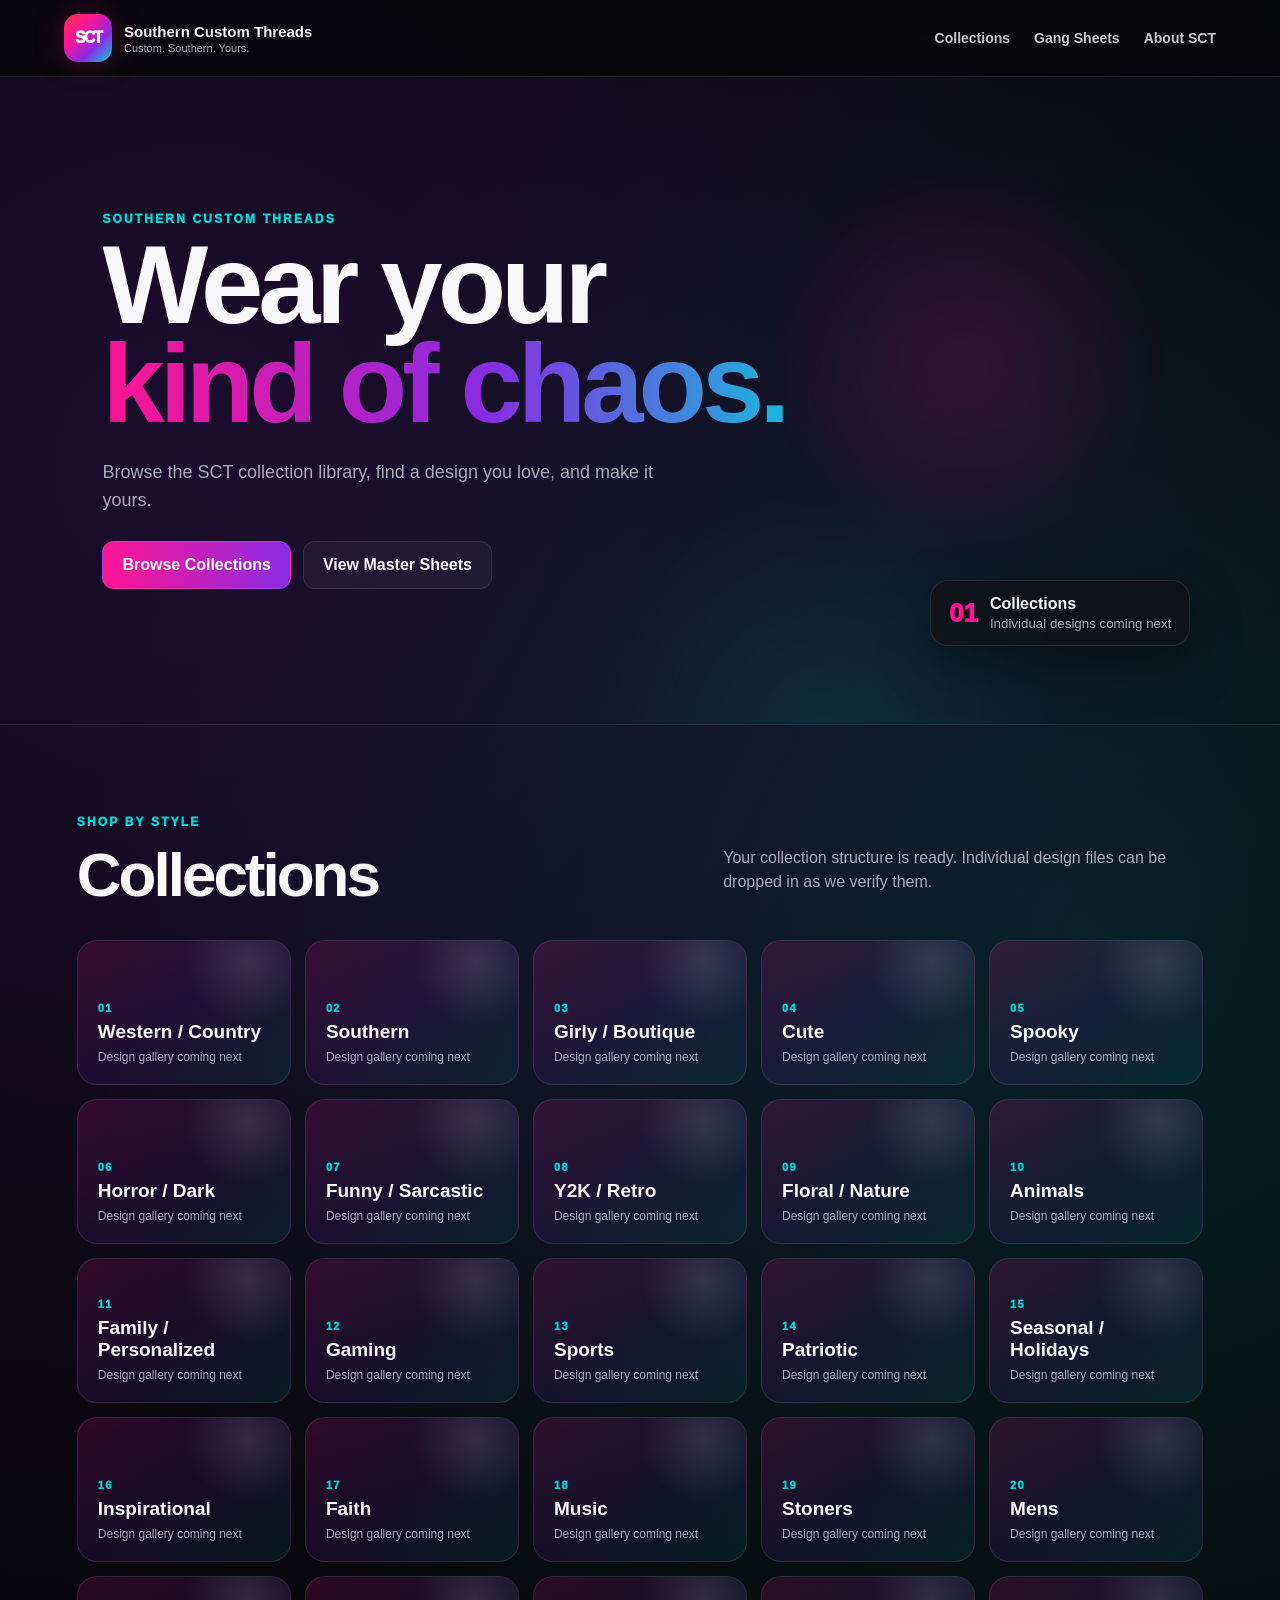
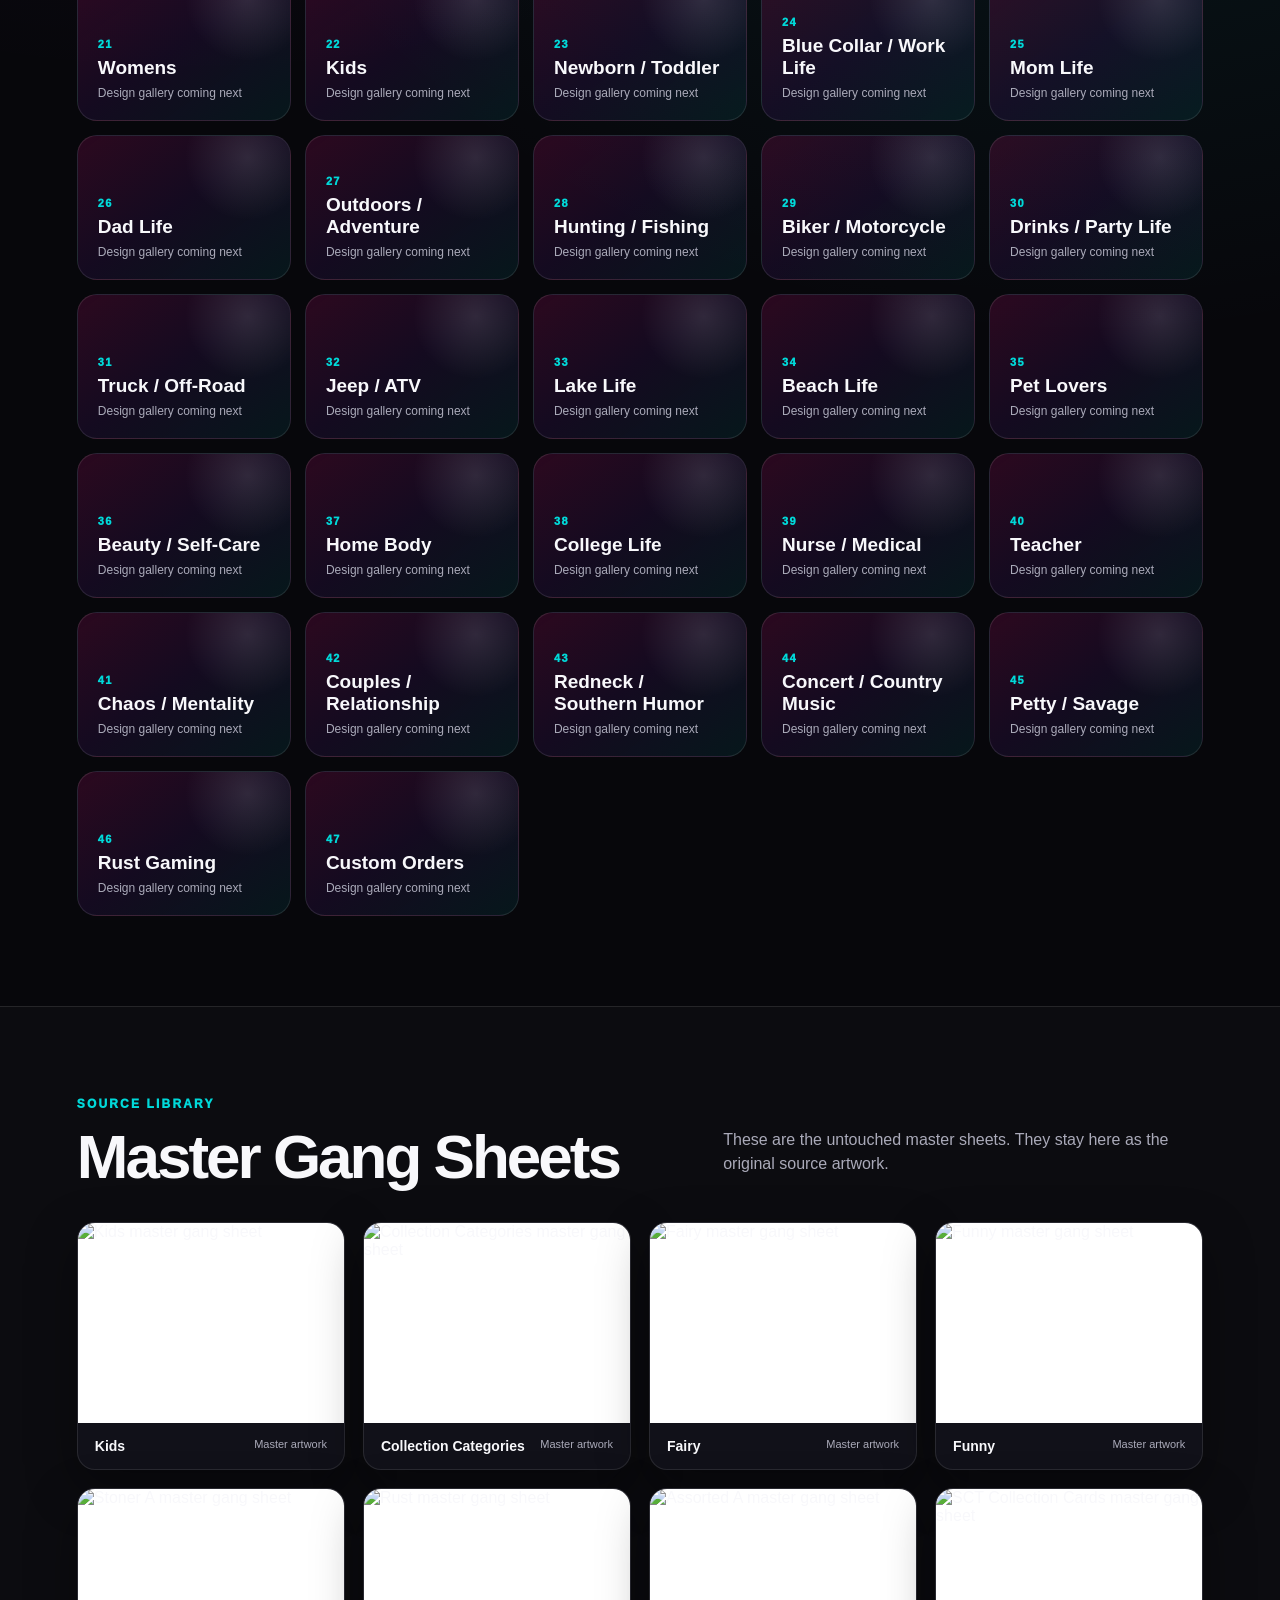
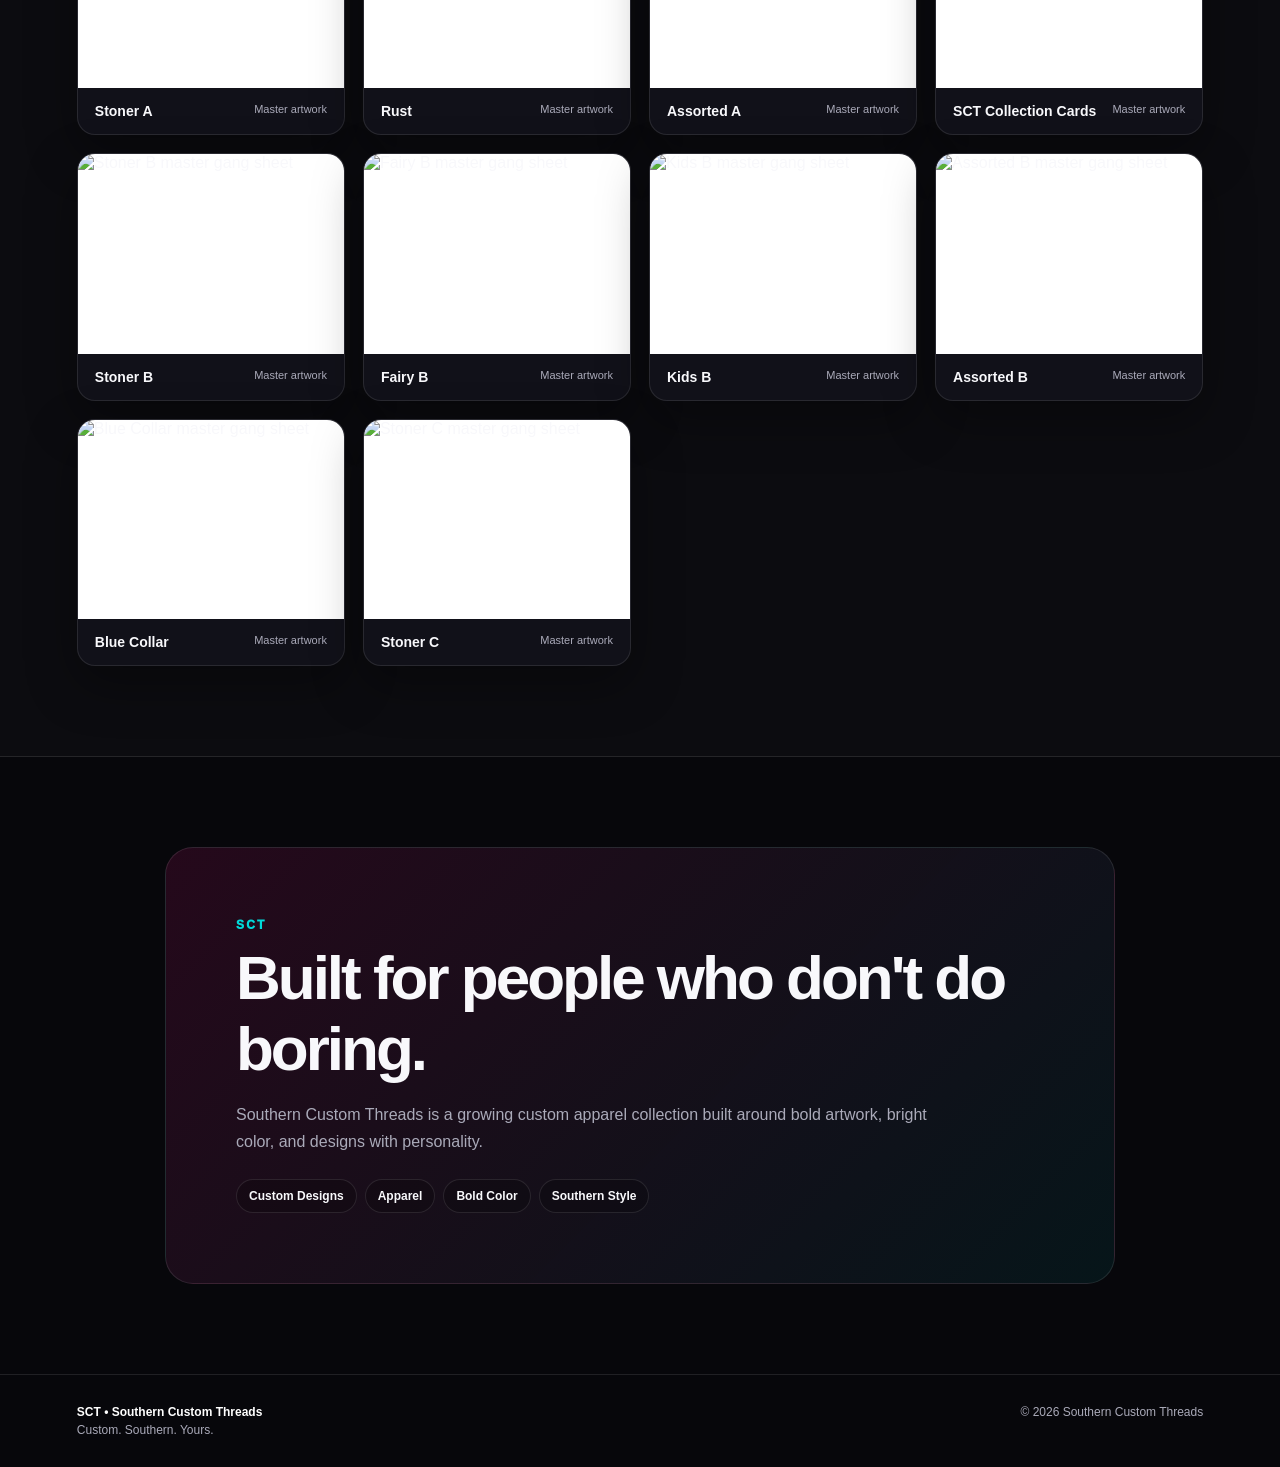
==== commit 4c2c61e4: "Add files via upload" ====
--- a/index.html
+++ b/index.html
@@ -1,51 +1,102 @@
-<!DOCTYPE html>
+<!doctype html>
 <html lang="en">
 <head>
-<meta charset="UTF-8">
-<meta name="viewport" content="width=device-width, initial-scale=1.0">
-<title>Southern Custom Threads | Custom Apparel</title>
-<meta name="description" content="Southern Custom Threads — Made for You. Worn by You. Custom apparel featuring DTF transfers and laser imaging.">
-<style>
-@import url('https://fonts.googleapis.com/css2?family=Anton&family=Montserrat:wght@400;500;600;700;800&display=swap');
-:root{--red:#ff1744;--purple:#8b2cff;--teal:#00e5d4;--white:#fff;--black:#070707;--dark:#111;--gray:#a9a9a9}
-*{box-sizing:border-box;margin:0;padding:0}html{scroll-behavior:smooth}body{background:var(--black);color:var(--white);font-family:'Montserrat',sans-serif;overflow-x:hidden}a{color:inherit;text-decoration:none}
-header{position:fixed;top:0;left:0;width:100%;z-index:1000;background:rgba(7,7,7,.9);backdrop-filter:blur(12px);border-bottom:1px solid rgba(255,255,255,.08)}
-.nav{max-width:1200px;margin:auto;min-height:82px;padding:12px 25px;display:flex;align-items:center;justify-content:space-between}.logo{height:58px;width:auto;display:block}.nav-links{display:flex;gap:28px;align-items:center}.nav-links a{font-size:13px;font-weight:800;text-transform:uppercase;letter-spacing:1px;transition:.25s}.nav-links a:hover{color:var(--teal)}
-.hero{min-height:100vh;padding:150px 25px 80px;display:flex;align-items:center;justify-content:center;position:relative;background:radial-gradient(circle at 20% 30%,rgba(139,44,255,.3),transparent 35%),radial-gradient(circle at 80% 60%,rgba(0,229,212,.2),transparent 35%),radial-gradient(circle at 50% 100%,rgba(255,23,68,.22),transparent 40%),#070707}.hero:before{content:"";position:absolute;inset:0;background-image:linear-gradient(rgba(255,255,255,.025) 1px,transparent 1px),linear-gradient(90deg,rgba(255,255,255,.025) 1px,transparent 1px);background-size:50px 50px;pointer-events:none}.hero-content{max-width:1050px;text-align:center;position:relative;z-index:2}.hero-logo{width:min(330px,75vw);margin:0 auto 25px;filter:drop-shadow(0 0 25px rgba(139,44,255,.35))}.kicker{color:var(--teal);font-size:13px;font-weight:800;letter-spacing:4px;text-transform:uppercase;margin-bottom:15px}h1{font-family:'Anton',sans-serif;font-size:clamp(48px,9vw,105px);line-height:.92;text-transform:uppercase;letter-spacing:1px;background:linear-gradient(90deg,var(--red),var(--purple),var(--teal));-webkit-background-clip:text;background-clip:text;color:transparent}.tagline{margin:25px auto;max-width:700px;font-size:clamp(18px,3vw,27px);font-weight:600}.hero-text{max-width:680px;margin:auto;color:#cfcfcf;line-height:1.8}.buttons{margin-top:35px;display:flex;gap:15px;justify-content:center;flex-wrap:wrap}.btn{padding:15px 27px;border-radius:8px;font-size:13px;font-weight:800;text-transform:uppercase;letter-spacing:1px;border:1px solid transparent;transition:.25s}.btn-primary{background:linear-gradient(90deg,var(--red),var(--purple))}.btn-secondary{border-color:var(--teal);color:var(--teal)}.btn:hover{transform:translateY(-3px);box-shadow:0 10px 30px rgba(0,0,0,.35)}
-section{padding:100px 25px}.container{max-width:1100px;margin:auto}.section-title{text-align:center;margin-bottom:55px}.section-title span{color:var(--teal);font-size:12px;font-weight:800;letter-spacing:4px;text-transform:uppercase}.section-title h2{font-family:'Anton',sans-serif;font-size:clamp(38px,6vw,65px);text-transform:uppercase;margin-top:10px}.about{background:#0c0c0c}.about-grid{display:grid;grid-template-columns:1fr 1fr;gap:50px;align-items:center}.about-copy p{color:#c4c4c4;line-height:1.9;margin-bottom:20px}.about-highlight{border-left:4px solid var(--red);padding:25px;background:#151515}.about-highlight strong{display:block;font-size:20px;margin-bottom:8px}.services{background:radial-gradient(circle at 10% 20%,rgba(255,23,68,.12),transparent 30%),radial-gradient(circle at 90% 80%,rgba(0,229,212,.1),transparent 30%),#070707}.service-grid{display:grid;grid-template-columns:repeat(2,1fr);gap:25px}.card{background:linear-gradient(145deg,#171717,#0d0d0d);border:1px solid rgba(255,255,255,.08);border-radius:15px;padding:38px;transition:.3s}.card:hover{transform:translateY(-7px);border-color:var(--purple)}.card-number{font-family:'Anton',sans-serif;font-size:55px;color:var(--purple)}.card h3{font-size:25px;margin:8px 0 15px}.card p{color:#aaa;line-height:1.8}.notice{margin-top:30px;text-align:center;padding:22px;border:1px solid rgba(255,23,68,.4);background:rgba(255,23,68,.06);color:#ddd;font-weight:600}
-.collections{background:#101010}.collection-grid{display:grid;grid-template-columns:repeat(3,1fr);gap:16px}.collection{min-height:260px;border-radius:14px;padding:25px;display:flex;align-items:flex-end;position:relative;overflow:hidden;background:#151515;border:1px solid rgba(255,255,255,.1);cursor:pointer;isolation:isolate}.collection img{position:absolute;inset:0;width:100%;height:100%;object-fit:contain;object-position:center;padding:10px;z-index:-2}.collection:after{content:"";position:absolute;inset:0;background:linear-gradient(180deg,rgba(7,7,7,.08) 25%,rgba(7,7,7,.9) 100%);z-index:-1;transition:.3s}.collection:hover{border-color:var(--teal);transform:translateY(-5px;box-shadow:0 12px 32px rgba(0,0,0,.35)}.collection:hover:after{background:linear-gradient(180deg,rgba(139,44,255,.12),rgba(7,7,7,.94))}.collection h3{font-family:'Anton',sans-serif;font-size:27px;text-transform:uppercase;position:relative;z-index:1}.collection .view-label{display:block;color:var(--teal);font-size:11px;font-weight:800;letter-spacing:2px;margin-top:7px;position:relative;z-index:1}
-.custom{text-align:center;background:radial-gradient(circle,rgba(139,44,255,.25),transparent 50%),#080808}.custom-box{max-width:800px;margin:auto;padding:55px 30px;border-radius:20px;border:1px solid rgba(0,229,212,.3);background:rgba(255,255,255,.025)}.custom-box h2,.coming h2{font-family:'Anton',sans-serif;font-size:clamp(40px,7vw,70px);text-transform:uppercase}.custom-box p,.coming p{color:#bbb;line-height:1.8;margin:20px auto 30px;max-width:650px}.coming{padding-top:60px;padding-bottom:110px;text-align:center}.coming p{color:#aaa;margin:20px auto}.coming .buttons{margin-top:35px}footer{border-top:1px solid rgba(255,255,255,.08);background:#050505;padding:40px 25px;text-align:center}.footer-logo{height:65px;margin-bottom:18px}footer p{color:#777;font-size:13px}.gradient-line{height:4px;background:linear-gradient(90deg,var(--red),var(--purple),var(--teal))}
-/* Collection gallery and lightbox */
-.collection-modal,.design-lightbox{position:fixed;inset:0;z-index:2000;background:rgba(5,5,5,.96);display:none;overflow-y:auto;padding:clamp(24px,5vw,70px) 20px}.collection-modal.is-open,.design-lightbox.is-open{display:block}.gallery-shell{max-width:1150px;margin:auto}.modal-top{display:flex;align-items:center;justify-content:space-between;gap:20px;margin-bottom:30px}.modal-top h2{font-family:'Anton',sans-serif;font-size:clamp(35px,6vw,68px);text-transform:uppercase;background:linear-gradient(90deg,var(--red),var(--purple),var(--teal));-webkit-background-clip:text;background-clip:text;color:transparent}.modal-close,.lightbox-close{border:1px solid var(--teal);background:transparent;color:var(--teal);border-radius:8px;padding:12px 16px;font-size:13px;font-weight:800;letter-spacing:1px;cursor:pointer}.modal-close:hover,.lightbox-close:hover{background:var(--teal);color:#050505}.design-grid{display:grid;grid-template-columns:repeat(3,1fr);gap:18px}.design-card{border:1px solid rgba(255,255,255,.14);border-radius:12px;background:#111;padding:10px;cursor:pointer;transition:.25s}.design-card:hover{border-color:var(--purple);transform:translateY(-4px)}.design-card img{display:block;width:100%;height:260px;object-fit:contain;object-position:center}.empty-designs{text-align:center;border:1px dashed rgba(0,229,212,.45);padding:55px 20px;color:#bbb;line-height:1.8}.empty-designs strong{display:block;color:var(--teal);font-size:18px;margin-bottom:10px}.design-lightbox{z-index:2100;align-items:center;justify-content:center;padding:25px}.design-lightbox.is-open{display:flex}.lightbox-frame{position:relative;width:min(1100px,94vw);height:min(88vh,900px);display:flex;align-items:center;justify-content:center}.lightbox-frame img{max-width:100%;max-height:100%;width:auto;height:auto;object-fit:contain}.lightbox-close{position:absolute;right:0;top:-45px}.lightbox-nav{position:absolute;top:50%;transform:translateY(-50%);width:42px;height:42px;border:1px solid var(--teal);background:rgba(5,5,5,.8);color:var(--teal);border-radius:50%;font-size:25px;cursor:pointer}.lightbox-nav.prev{left:-55px}.lightbox-nav.next{right:-55px}.lightbox-nav[hidden]{display:none}
-@media(max-width:800px){.nav{justify-content:center}.nav-links{display:none}.about-grid,.service-grid{grid-template-columns:1fr}.collection-grid{grid-template-columns:1fr 1fr}.design-grid{grid-template-columns:repeat(2,1fr)}.lightbox-nav.prev{left:5px}.lightbox-nav.next{right:5px}.lightbox-close{right:5px}}@media(max-width:520px){section{padding:75px 18px}.collection-grid,.design-grid{grid-template-columns:1fr}.collection{min-height:240px}.card{padding:28px}.design-card img{height:240px}.modal-top{align-items:flex-start}.modal-top h2{font-size:40px}}
-</style>
+  <meta charset="utf-8">
+  <meta name="viewport" content="width=device-width, initial-scale=1">
+  <title>Southern Custom Threads | SCT</title>
+  <meta name="description" content="Southern Custom Threads — custom designs, apparel, and collections.">
+  <link rel="stylesheet" href="styles.css">
 </head>
 <body>
-<header><div class="nav"><a href="#top"><img src="SCT logo.png" class="logo" alt="Southern Custom Threads logo"></a><nav class="nav-links"><a href="#about">About</a><a href="#services">Services</a><a href="#collections">Collections</a><a href="#custom">Custom Orders</a></nav></div></header>
-<div class="gradient-line"></div>
-<main id="top">
-<section class="hero"><div class="hero-content"><img src="SCT logo.png" class="hero-logo" alt="Southern Custom Threads"><div class="kicker">Custom Apparel • Southern Style</div><h1>Southern Custom Threads</h1><div class="tagline">Made for You. Worn by You.</div><p class="hero-text">Custom apparel made to stand out. From bold graphics to personalized designs, Southern Custom Threads brings your ideas to life through DTF transfers and laser imaging.</p><div class="buttons"><a href="#custom" class="btn btn-primary">Start a Custom Order</a><a href="#collections" class="btn btn-secondary">Explore Collections</a></div></div></section>
-<section class="about" id="about"><div class="container"><div class="section-title"><span>Who We Are</span><h2>Built Different</h2></div><div class="about-grid"><div class="about-copy"><p>Southern Custom Threads was created for people who want their clothing to feel personal, creative and completely their own.</p><p>Whether you're looking for something Southern, western, spooky, funny, girly, gaming-inspired or completely custom, SCT is here to make your vision wearable.</p><p>We focus on quality custom apparel using DTF transfers and laser imaging.</p></div><div class="about-highlight"><strong>WHAT WE DO</strong>Custom apparel created around YOUR style, YOUR ideas and YOUR story.</div></div></div></section>
-<section class="services" id="services"><div class="container"><div class="section-title"><span>What We Offer</span><h2>Our Services</h2></div><div class="service-grid"><div class="card"><div class="card-number">01</div><h3>DTF Transfers</h3><p>Full-color custom designs transferred directly onto apparel for bold, detailed and vibrant results.</p></div><div class="card"><div class="card-number">02</div><h3>Laser Imaging</h3><p>Detailed laser-imaged designs for apparel with a unique, custom-made finish.</p></div></div><div class="notice">SCT specializes in DTF transfers and laser imaging.</div></div></section>
-<section class="collections" id="collections"><div class="container"><div class="section-title"><span>Find Your Style</span><h2>Collections</h2></div><div class="collection-grid" id="collectionGrid"></div></div></section>
-<section class="custom" id="custom"><div class="container"><div class="custom-box"><h2>Got An Idea?</h2><p>Tell us what you're imagining. Custom shirts, matching apparel, personalized pieces and designs made around your vision.</p><a href="#" class="btn btn-primary">Custom Orders Coming Soon</a></div></div></section>
-<section class="coming"><div class="container"><h2>Something Big Is Coming</h2><p>The SCT online shop is being built. We're getting everything ready so you can browse designs, choose your apparel and create something that's uniquely yours.</p><div class="buttons"><a href="#top" class="btn btn-secondary">Back To Top</a></div></div></section>
-</main>
-<footer><img src="SCT logo.png" class="footer-logo" alt="Southern Custom Threads"><p>Southern Custom Threads</p><p>Made for You. Worn by You.</p><p>© 2026 Southern Custom Threads. All Rights Reserved.</p></footer>
-<div class="collection-modal" id="collectionModal" aria-hidden="true"><div class="gallery-shell"><div class="modal-top"><h2 id="galleryTitle"></h2><button class="modal-close" type="button" aria-label="Close collection gallery">CLOSE</button></div><div class="design-grid" id="designGrid"></div></div></div>
-<div class="design-lightbox" id="designLightbox" aria-hidden="true"><div class="lightbox-frame"><button class="lightbox-close" type="button" aria-label="Close design lightbox">CLOSE</button><button class="lightbox-nav prev" type="button" aria-label="Previous design">&#8249;</button><img id="lightboxImage" src="" alt=""><button class="lightbox-nav next" type="button" aria-label="Next design">&#8250;</button></div></div>
-<script>
-const collections=[
- {name:'Western',preview:'1.png',designs:[]},{name:'Southern',preview:'3.webp',designs:[]},{name:'Girly & Boutique',preview:'1.png',designs:[]},{name:'Spooky',preview:'1.png',designs:[]},{name:'Horror & Dark',preview:'3.webp',designs:[]},{name:'Funny & Sarcastic',preview:'15.webp',designs:[]},{name:'Y2K & Retro',preview:'3.webp',designs:[]},{name:'Gaming',preview:'3.webp',designs:[]},{name:'Stoner',preview:'6.webp',designs:[]},{name:'Family & Personalized',preview:'3.webp',designs:[]},{name:'Seasonal',preview:'1.png',designs:[]},{name:'Custom',preview:'2.webp',designs:[]},{name:'Rust Gaming',preview:'5.webp',designs:[]},{name:'Kids',preview:'12.webp',designs:[]},{name:"Men's",preview:'18.webp',designs:[]},{name:"Women's",preview:'17.webp',designs:[]},{name:'Outdoors / Hunting',preview:'7.webp',designs:[]},{name:'Faith',preview:'1.png',designs:[]},{name:'Patriotic',preview:'1.png',designs:[]}
-];
-const grid=document.getElementById('collectionGrid'),modal=document.getElementById('collectionModal'),designGrid=document.getElementById('designGrid'),title=document.getElementById('galleryTitle'),lightbox=document.getElementById('designLightbox'),lightboxImage=document.getElementById('lightboxImage');let activeDesigns=[],activeIndex=0;
-collections.forEach((collection,index)=>{const card=document.createElement('button');card.type='button';card.className='collection';card.setAttribute('aria-label','View '+collection.name+' designs');card.innerHTML='<img src="'+collection.preview+'" alt="'+collection.name+' collection original gang sheet"><span><h3>'+collection.name+'</h3><span class="view-label">VIEW DESIGNS</span></span>';card.addEventListener('click',()=>openCollection(index));grid.appendChild(card)});
-function openCollection(index){const collection=collections[index];title.textContent=collection.name;designGrid.innerHTML='';activeDesigns=collection.designs||[];if(!activeDesigns.length){designGrid.innerHTML='<div class="empty-designs"><strong>Designs are being added — check back soon.</strong>Individual design files will be displayed here when they are uploaded.</div>'}else{activeDesigns.forEach((src,i)=>{const card=document.createElement('button');card.type='button';card.className='design-card';card.innerHTML='<img src="'+src+'" alt="'+collection.name+' individual design">';card.addEventListener('click',()=>openLightbox(i));designGrid.appendChild(card)})}modal.classList.add('is-open');modal.setAttribute('aria-hidden','false');document.body.style.overflow='hidden'}
-function closeCollection(){modal.classList.remove('is-open');modal.setAttribute('aria-hidden','true');closeLightbox();if(!lightbox.classList.contains('is-open'))document.body.style.overflow=''}
-function openLightbox(index){if(!activeDesigns.length)return;activeIndex=index;lightboxImage.src=activeDesigns[activeIndex];lightboxImage.alt=title.textContent+' individual design';lightbox.classList.add('is-open');lightbox.setAttribute('aria-hidden','false');document.querySelector('.lightbox-nav.prev').hidden=activeDesigns.length<2;document.querySelector('.lightbox-nav.next').hidden=activeDesigns.length<2}
-function closeLightbox(){lightbox.classList.remove('is-open');lightbox.setAttribute('aria-hidden','true');lightboxImage.src=''}
-function stepDesign(direction){if(!activeDesigns.length)return;activeIndex=(activeIndex+direction+activeDesigns.length)%activeDesigns.length;lightboxImage.src=activeDesigns[activeIndex]}
-document.querySelector('.modal-close').addEventListener('click',closeCollection);document.querySelector('.lightbox-close').addEventListener('click',closeLightbox);document.querySelector('.lightbox-nav.prev').addEventListener('click',()=>stepDesign(-1));document.querySelector('.lightbox-nav.next').addEventListener('click',()=>stepDesign(1));modal.addEventListener('click',e=>{if(e.target===modal)closeCollection()});lightbox.addEventListener('click',e=>{if(e.target===lightbox)closeLightbox()});document.addEventListener('keydown',e=>{if(e.key==='Escape'){if(lightbox.classList.contains('is-open'))closeLightbox();else if(modal.classList.contains('is-open'))closeCollection()}if(e.key==='ArrowLeft'&&lightbox.classList.contains('is-open'))stepDesign(-1);if(e.key==='ArrowRight'&&lightbox.classList.contains('is-open'))stepDesign(1)});
-</script>
+  <header class="site-header">
+    <a class="brand" href="#top" aria-label="Southern Custom Threads home">
+      <span class="brand-mark">SCT</span>
+      <span class="brand-copy">
+        <strong>Southern Custom Threads</strong>
+        <small>Custom. Southern. Yours.</small>
+      </span>
+    </a>
+    <button class="menu-toggle" aria-label="Open menu" aria-expanded="false">☰</button>
+    <nav class="nav">
+      <a href="#collections">Collections</a>
+      <a href="#masters">Gang Sheets</a>
+      <a href="#about">About SCT</a>
+    </nav>
+  </header>
+
+  <main id="top">
+    <section class="hero">
+      <div class="hero-glow glow-one"></div>
+      <div class="hero-glow glow-two"></div>
+      <div class="hero-content">
+        <p class="eyebrow">SOUTHERN CUSTOM THREADS</p>
+        <h1>Wear your <span>kind of chaos.</span></h1>
+        <p class="hero-text">Browse the SCT collection library, find a design you love, and make it yours.</p>
+        <div class="hero-actions">
+          <a class="btn primary" href="#collections">Browse Collections</a>
+          <a class="btn ghost" href="#masters">View Master Sheets</a>
+        </div>
+      </div>
+      <div class="hero-badge">
+        <span>01</span>
+        <div>
+          <strong>Collections</strong>
+          <small>Individual designs coming next</small>
+        </div>
+      </div>
+    </section>
+
+    <section class="section" id="collections">
+      <div class="section-heading">
+        <div>
+          <p class="eyebrow">SHOP BY STYLE</p>
+          <h2>Collections</h2>
+        </div>
+        <p class="section-note">Your collection structure is ready. Individual design files can be dropped in as we verify them.</p>
+      </div>
+      <div id="collection-grid" class="collection-grid"></div>
+    </section>
+
+    <section class="section dark-section" id="masters">
+      <div class="section-heading">
+        <div>
+          <p class="eyebrow">SOURCE LIBRARY</p>
+          <h2>Master Gang Sheets</h2>
+        </div>
+        <p class="section-note">These are the untouched master sheets. They stay here as the original source artwork.</p>
+      </div>
+      <div id="master-grid" class="master-grid"></div>
+    </section>
+
+    <section class="section about" id="about">
+      <div class="about-card">
+        <p class="eyebrow">SCT</p>
+        <h2>Built for people who don't do boring.</h2>
+        <p>Southern Custom Threads is a growing custom apparel collection built around bold artwork, bright color, and designs with personality.</p>
+        <div class="about-pills">
+          <span>Custom Designs</span>
+          <span>Apparel</span>
+          <span>Bold Color</span>
+          <span>Southern Style</span>
+        </div>
+      </div>
+    </section>
+  </main>
+
+  <div id="lightbox" class="lightbox" aria-hidden="true">
+    <button class="lightbox-close" aria-label="Close">×</button>
+    <img id="lightbox-image" alt="">
+    <p id="lightbox-caption"></p>
+  </div>
+
+  <footer>
+    <div>
+      <strong>SCT • Southern Custom Threads</strong>
+      <span>Custom. Southern. Yours.</span>
+    </div>
+    <span>© <span id="year"></span> Southern Custom Threads</span>
+  </footer>
+
+  <script src="script.js"></script>
 </body>
 </html>
--- a/styles.css
+++ b/styles.css
@@ -0,0 +1,160 @@
+:root {
+  --bg: #07070b;
+  --panel: #111119;
+  --panel-2: #171722;
+  --text: #f8f8fb;
+  --muted: #aaaab9;
+  --pink: #ff1493;
+  --purple: #8a2be2;
+  --teal: #00d9d9;
+  --red: #ff334d;
+  --border: rgba(255,255,255,.10);
+  --shadow: 0 18px 50px rgba(0,0,0,.35);
+}
+* { box-sizing: border-box; }
+html { scroll-behavior: smooth; }
+body {
+  margin: 0;
+  color: var(--text);
+  background:
+    radial-gradient(circle at 15% 10%, rgba(138,43,226,.16), transparent 28%),
+    radial-gradient(circle at 85% 20%, rgba(0,217,217,.12), transparent 26%),
+    var(--bg);
+  font-family: Arial, Helvetica, sans-serif;
+}
+a { color: inherit; text-decoration: none; }
+.site-header {
+  position: sticky; top: 0; z-index: 50;
+  display: flex; align-items: center; justify-content: space-between;
+  gap: 24px; padding: 14px 5vw;
+  background: rgba(7,7,11,.88);
+  backdrop-filter: blur(16px);
+  border-bottom: 1px solid var(--border);
+}
+.brand { display: flex; align-items: center; gap: 12px; }
+.brand-mark {
+  display: grid; place-items: center; width: 48px; height: 48px;
+  border-radius: 14px; font-weight: 1000; letter-spacing: -2px;
+  background: linear-gradient(135deg, var(--red), var(--pink), var(--purple), var(--teal));
+  box-shadow: 0 0 30px rgba(255,20,147,.25);
+}
+.brand-copy { display: grid; gap: 2px; }
+.brand-copy strong { font-size: 15px; }
+.brand-copy small { color: var(--muted); font-size: 11px; }
+.nav { display: flex; gap: 24px; font-size: 14px; font-weight: 800; }
+.nav a { opacity: .8; }
+.nav a:hover { opacity: 1; color: var(--teal); }
+.menu-toggle { display: none; border: 0; background: transparent; color: white; font-size: 25px; }
+
+.hero {
+  min-height: 72vh; position: relative; overflow: hidden;
+  display: grid; align-items: center; padding: 90px 8vw;
+  border-bottom: 1px solid var(--border);
+}
+.hero-content { max-width: 760px; position: relative; z-index: 2; }
+.eyebrow { margin: 0 0 10px; color: var(--teal); font-weight: 1000; font-size: 12px; letter-spacing: .18em; }
+.hero h1 { margin: 0; font-size: clamp(54px, 9vw, 112px); line-height: .88; letter-spacing: -5px; }
+.hero h1 span {
+  display: block;
+  background: linear-gradient(90deg, var(--pink), var(--purple), var(--teal));
+  -webkit-background-clip: text; background-clip: text; color: transparent;
+}
+.hero-text { max-width: 580px; margin: 26px 0; color: var(--muted); font-size: 18px; line-height: 1.55; }
+.hero-actions { display: flex; flex-wrap: wrap; gap: 12px; }
+.btn { padding: 14px 19px; border-radius: 12px; font-weight: 900; border: 1px solid var(--border); }
+.btn.primary { background: linear-gradient(90deg, var(--pink), var(--purple)); }
+.btn.ghost { background: rgba(255,255,255,.04); }
+.hero-badge {
+  position: absolute; right: 7vw; bottom: 12%;
+  z-index: 2; display: flex; gap: 12px; align-items: center;
+  padding: 14px 18px; border: 1px solid var(--border);
+  border-radius: 18px; background: rgba(17,17,25,.78); box-shadow: var(--shadow);
+}
+.hero-badge > span { color: var(--pink); font-size: 26px; font-weight: 1000; }
+.hero-badge div { display: grid; gap: 3px; }
+.hero-badge small { color: var(--muted); }
+.hero-glow { position: absolute; border-radius: 999px; filter: blur(3px); opacity: .55; }
+.glow-one { width: 420px; height: 420px; right: 8%; top: 12%; background: radial-gradient(circle, rgba(255,20,147,.28), transparent 68%); }
+.glow-two { width: 500px; height: 500px; left: 45%; bottom: -40%; background: radial-gradient(circle, rgba(0,217,217,.18), transparent 70%); }
+
+.section { padding: 90px 6vw; }
+.dark-section { background: rgba(255,255,255,.018); border-block: 1px solid var(--border); }
+.section-heading { display: flex; align-items: end; justify-content: space-between; gap: 30px; margin-bottom: 30px; }
+.section-heading h2 { margin: 0; font-size: clamp(38px, 5vw, 62px); letter-spacing: -3px; }
+.section-note { max-width: 480px; color: var(--muted); line-height: 1.5; }
+
+.collection-grid {
+  display: grid; grid-template-columns: repeat(auto-fit, minmax(190px, 1fr)); gap: 14px;
+}
+.collection-card {
+  position: relative; min-height: 145px; overflow: hidden;
+  display: flex; flex-direction: column; justify-content: flex-end;
+  padding: 20px; border: 1px solid var(--border); border-radius: 20px;
+  background: linear-gradient(145deg, rgba(255,20,147,.15), rgba(138,43,226,.10) 48%, rgba(0,217,217,.08));
+  transition: transform .2s ease, border-color .2s ease;
+}
+.collection-card::before {
+  content: ""; position: absolute; inset: 0;
+  background: radial-gradient(circle at 80% 15%, rgba(255,255,255,.12), transparent 30%);
+}
+.collection-card:hover { transform: translateY(-4px); border-color: rgba(0,217,217,.45); }
+.collection-card .num { color: var(--teal); font-size: 11px; font-weight: 1000; letter-spacing: .12em; }
+.collection-card h3 { position: relative; margin: 7px 0 0; font-size: 19px; }
+.collection-card p { position: relative; margin: 7px 0 0; color: var(--muted); font-size: 12px; }
+
+.master-grid {
+  display: grid; grid-template-columns: repeat(auto-fit, minmax(250px, 1fr)); gap: 18px;
+}
+.master-card {
+  overflow: hidden; border: 1px solid var(--border); border-radius: 18px;
+  background: var(--panel); box-shadow: var(--shadow);
+}
+.master-card img {
+  display: block; width: 100%; aspect-ratio: 4 / 3; object-fit: contain; background: white;
+  cursor: zoom-in;
+}
+.master-info { padding: 15px 17px; display: flex; justify-content: space-between; gap: 10px; }
+.master-info strong { font-size: 14px; }
+.master-info span { color: var(--muted); font-size: 11px; }
+
+.about-card {
+  max-width: 950px; margin: auto; padding: clamp(30px, 6vw, 70px);
+  border: 1px solid var(--border); border-radius: 28px;
+  background: linear-gradient(135deg, rgba(255,20,147,.12), rgba(0,217,217,.07));
+}
+.about-card h2 { font-size: clamp(34px, 5vw, 62px); margin: 0 0 18px; letter-spacing: -3px; }
+.about-card p:not(.eyebrow) { color: var(--muted); line-height: 1.65; max-width: 700px; }
+.about-pills { display: flex; flex-wrap: wrap; gap: 8px; margin-top: 24px; }
+.about-pills span { border: 1px solid var(--border); padding: 9px 12px; border-radius: 999px; font-size: 12px; font-weight: 800; background: rgba(0,0,0,.2); }
+
+.lightbox {
+  position: fixed; inset: 0; z-index: 100; display: none; place-items: center;
+  padding: 30px; background: rgba(0,0,0,.9);
+}
+.lightbox.open { display: grid; }
+.lightbox img { max-width: 94vw; max-height: 84vh; object-fit: contain; background: white; border-radius: 8px; }
+.lightbox-close {
+  position: absolute; right: 25px; top: 18px; border: 0; background: transparent;
+  color: white; font-size: 44px; cursor: pointer;
+}
+#lightbox-caption { color: white; margin: 10px 0 0; font-weight: 800; }
+
+footer {
+  display: flex; justify-content: space-between; gap: 20px; padding: 30px 6vw;
+  border-top: 1px solid var(--border); color: var(--muted); font-size: 12px;
+}
+footer div { display: grid; gap: 4px; }
+footer strong { color: white; }
+
+@media (max-width: 760px) {
+  .site-header { padding: 12px 4vw; }
+  .menu-toggle { display: block; }
+  .nav { display: none; position: absolute; left: 0; right: 0; top: 74px; padding: 18px 4vw; background: #0b0b11; border-bottom: 1px solid var(--border); }
+  .nav.open { display: grid; }
+  .hero { min-height: 78vh; padding: 70px 6vw; }
+  .hero h1 { letter-spacing: -3px; }
+  .hero-badge { position: relative; right: auto; bottom: auto; width: max-content; margin-top: 40px; }
+  .section { padding: 65px 5vw; }
+  .section-heading { display: grid; gap: 12px; }
+  footer { display: grid; }
+}
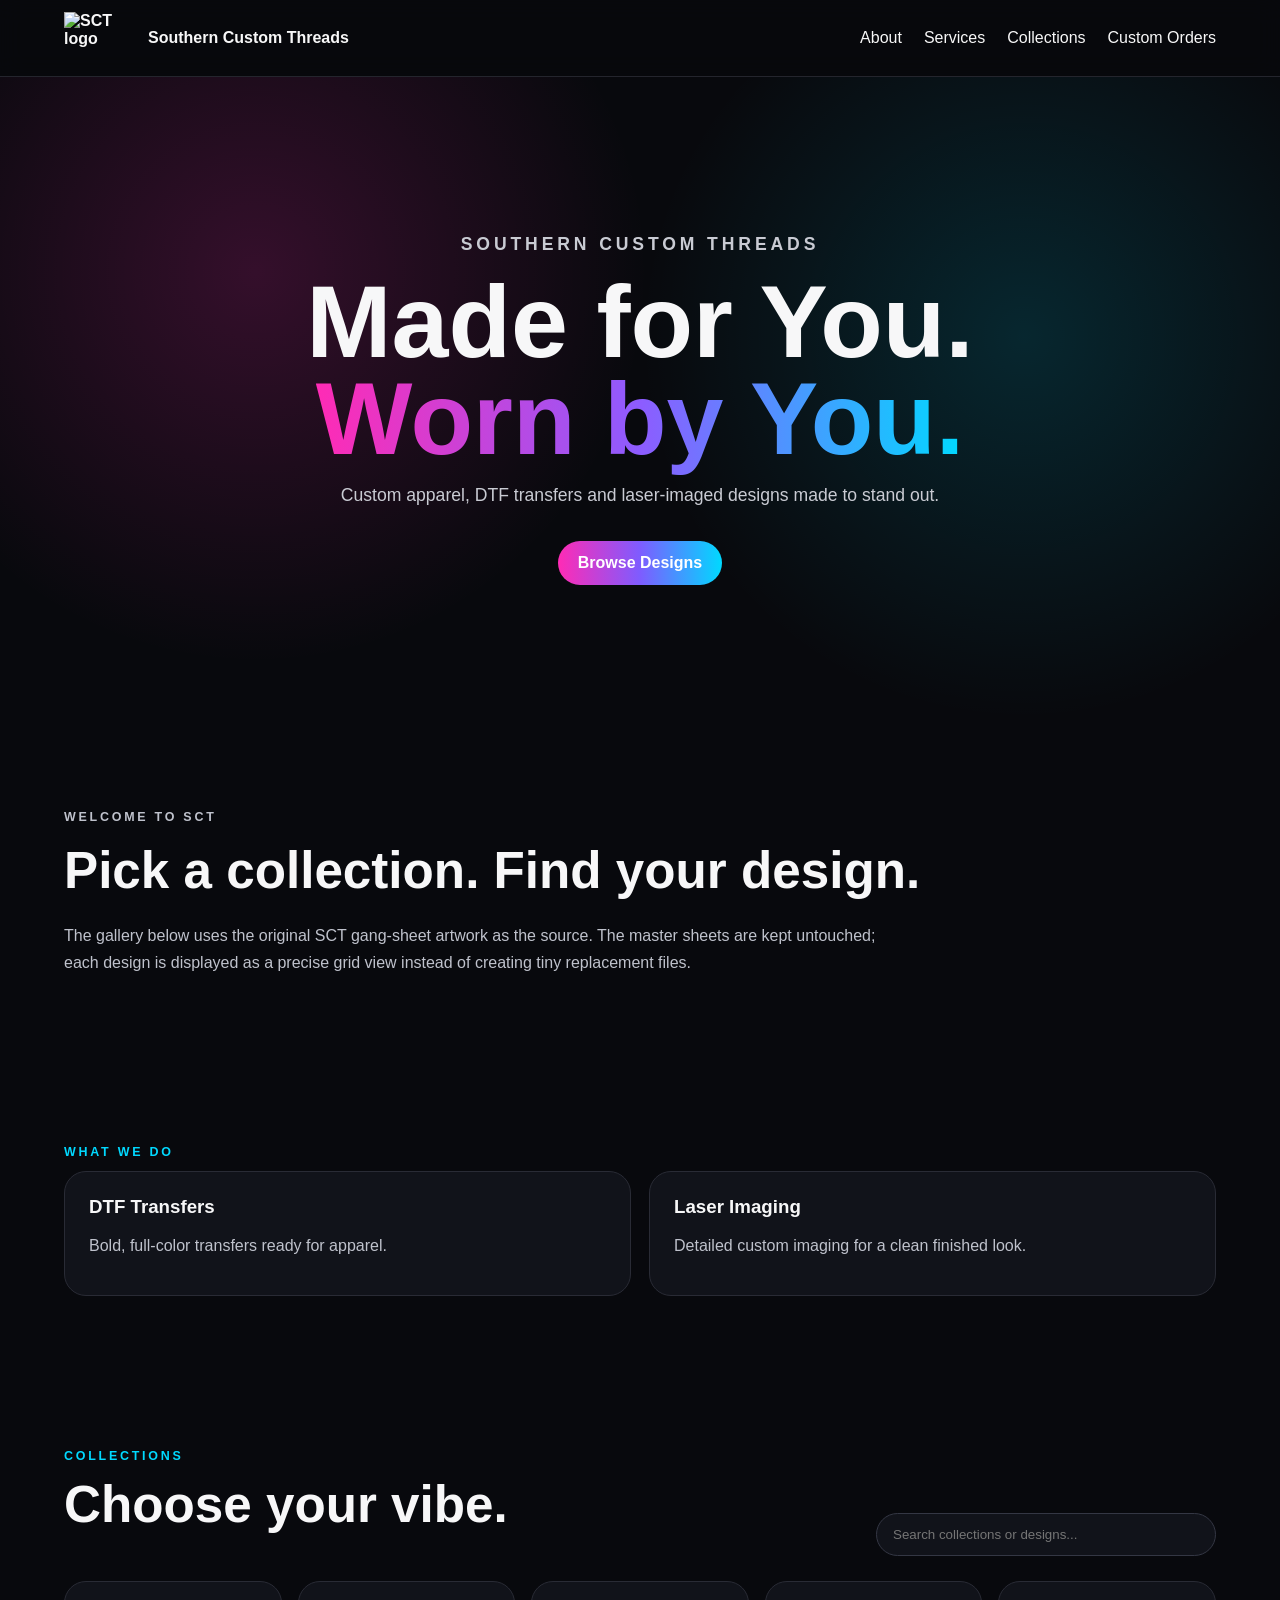
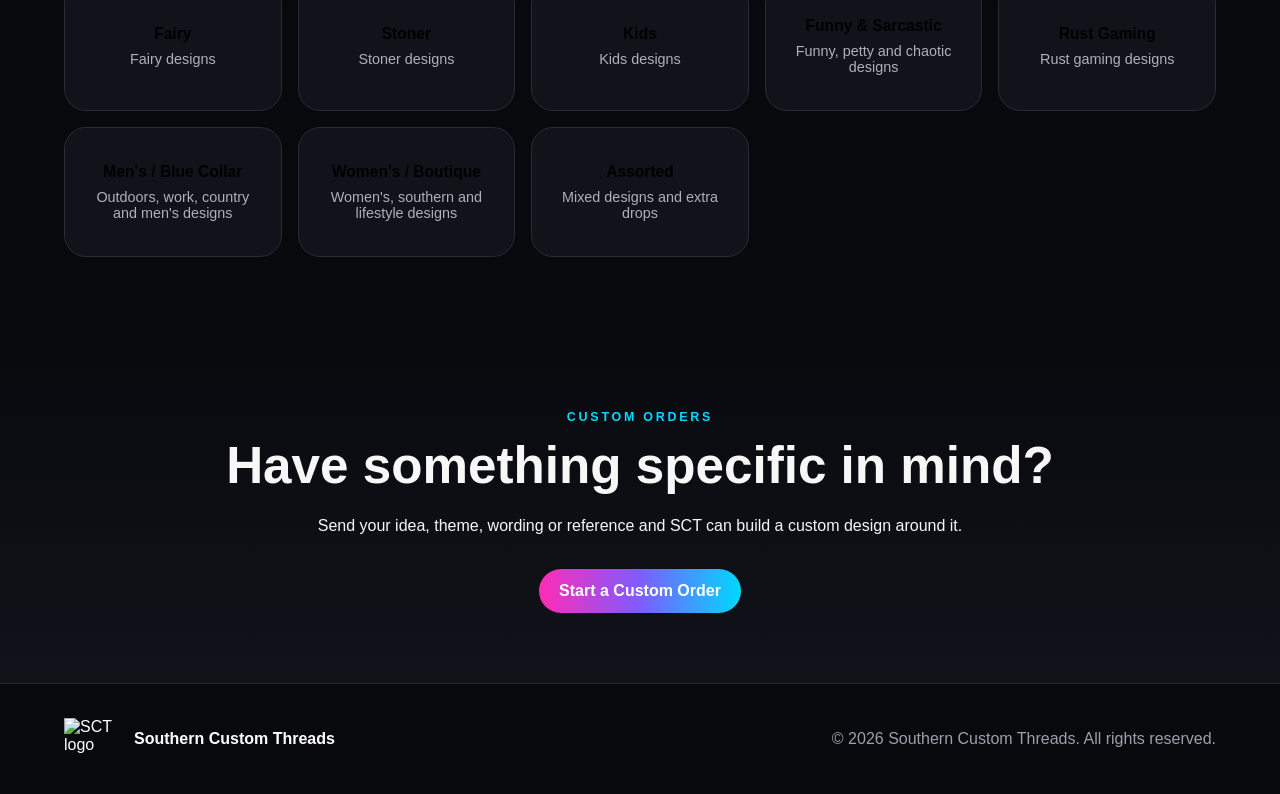
==== commit c6e6aa7e: "Add files via upload" ====
--- a/index.html
+++ b/index.html
@@ -3,100 +3,96 @@
 <head>
   <meta charset="utf-8">
   <meta name="viewport" content="width=device-width, initial-scale=1">
-  <title>Southern Custom Threads | SCT</title>
-  <meta name="description" content="Southern Custom Threads — custom designs, apparel, and collections.">
+  <title>Southern Custom Threads</title>
+  <meta name="description" content="Southern Custom Threads — DTF transfers and laser imaging.">
   <link rel="stylesheet" href="styles.css">
 </head>
 <body>
-  <header class="site-header">
-    <a class="brand" href="#top" aria-label="Southern Custom Threads home">
-      <span class="brand-mark">SCT</span>
-      <span class="brand-copy">
-        <strong>Southern Custom Threads</strong>
-        <small>Custom. Southern. Yours.</small>
-      </span>
-    </a>
-    <button class="menu-toggle" aria-label="Open menu" aria-expanded="false">☰</button>
-    <nav class="nav">
-      <a href="#collections">Collections</a>
-      <a href="#masters">Gang Sheets</a>
-      <a href="#about">About SCT</a>
-    </nav>
-  </header>
+<header class="site-header">
+  <a class="brand" href="#top" aria-label="Southern Custom Threads home">
+    <img src="https://raw.githubusercontent.com/ashleeocon0516/southern-custom-threads/main/SCT%20logo.png" alt="SCT logo">
+    <span>Southern Custom Threads</span>
+  </a>
+  <nav>
+    <a href="#about">About</a>
+    <a href="#services">Services</a>
+    <a href="#collections">Collections</a>
+    <a href="#custom">Custom Orders</a>
+  </nav>
+</header>
 
-  <main id="top">
-    <section class="hero">
-      <div class="hero-glow glow-one"></div>
-      <div class="hero-glow glow-two"></div>
-      <div class="hero-content">
-        <p class="eyebrow">SOUTHERN CUSTOM THREADS</p>
-        <h1>Wear your <span>kind of chaos.</span></h1>
-        <p class="hero-text">Browse the SCT collection library, find a design you love, and make it yours.</p>
-        <div class="hero-actions">
-          <a class="btn primary" href="#collections">Browse Collections</a>
-          <a class="btn ghost" href="#masters">View Master Sheets</a>
-        </div>
+<main id="top">
+  <section class="hero">
+    <div class="hero-copy">
+      <p class="eyebrow">SOUTHERN CUSTOM THREADS</p>
+      <h1>Made for You.<br><span>Worn by You.</span></h1>
+      <p>Custom apparel, DTF transfers and laser-imaged designs made to stand out.</p>
+      <a class="button" href="#collections">Browse Designs</a>
+    </div>
+  </section>
+
+  <section id="about" class="section intro">
+    <p class="eyebrow">WELCOME TO SCT</p>
+    <h2>Pick a collection. Find your design.</h2>
+    <p>The gallery below uses the original SCT gang-sheet artwork as the source. The master sheets are kept untouched; each design is displayed as a precise grid view instead of creating tiny replacement files.</p>
+  </section>
+
+  <section id="services" class="section">
+    <p class="eyebrow">WHAT WE DO</p>
+    <div class="service-grid">
+      <article><h3>DTF Transfers</h3><p>Bold, full-color transfers ready for apparel.</p></article>
+      <article><h3>Laser Imaging</h3><p>Detailed custom imaging for a clean finished look.</p></article>
+    </div>
+  </section>
+
+  <section id="collections" class="section">
+    <div class="section-heading">
+      <div>
+        <p class="eyebrow">COLLECTIONS</p>
+        <h2>Choose your vibe.</h2>
       </div>
-      <div class="hero-badge">
-        <span>01</span>
-        <div>
-          <strong>Collections</strong>
-          <small>Individual designs coming next</small>
-        </div>
+      <input id="search" type="search" placeholder="Search collections or designs..." aria-label="Search designs">
+    </div>
+    <div id="collectionCards" class="collection-cards"></div>
+  </section>
+
+  <section id="gallery" class="section gallery-section hidden">
+    <div class="section-heading">
+      <div>
+        <button id="backBtn" class="text-button">← Back to Collections</button>
+        <p class="eyebrow" id="galleryEyebrow">COLLECTION</p>
+        <h2 id="galleryTitle"></h2>
       </div>
-    </section>
+    </div>
+    <div id="galleryGrid" class="design-grid"></div>
+  </section>
 
-    <section class="section" id="collections">
-      <div class="section-heading">
-        <div>
-          <p class="eyebrow">SHOP BY STYLE</p>
-          <h2>Collections</h2>
-        </div>
-        <p class="section-note">Your collection structure is ready. Individual design files can be dropped in as we verify them.</p>
-      </div>
-      <div id="collection-grid" class="collection-grid"></div>
-    </section>
+  <section id="custom" class="section custom">
+    <p class="eyebrow">CUSTOM ORDERS</p>
+    <h2>Have something specific in mind?</h2>
+    <p>Send your idea, theme, wording or reference and SCT can build a custom design around it.</p>
+    <a class="button" href="mailto:ashleeocon0912@yahoo.com">Start a Custom Order</a>
+  </section>
+</main>
 
-    <section class="section dark-section" id="masters">
-      <div class="section-heading">
-        <div>
-          <p class="eyebrow">SOURCE LIBRARY</p>
-          <h2>Master Gang Sheets</h2>
-        </div>
-        <p class="section-note">These are the untouched master sheets. They stay here as the original source artwork.</p>
-      </div>
-      <div id="master-grid" class="master-grid"></div>
-    </section>
+<div id="lightbox" class="lightbox hidden" role="dialog" aria-modal="true" aria-label="Design preview">
+  <button id="closeLightbox" class="close" aria-label="Close">×</button>
+  <div class="lightbox-inner">
+    <div id="lightboxArt" class="lightbox-art"></div>
+    <div class="lightbox-meta">
+      <h3 id="lightboxTitle"></h3>
+      <p>Original SCT source artwork — displayed without resizing the source file.</p>
+    </div>
+  </div>
+</div>
 
-    <section class="section about" id="about">
-      <div class="about-card">
-        <p class="eyebrow">SCT</p>
-        <h2>Built for people who don't do boring.</h2>
-        <p>Southern Custom Threads is a growing custom apparel collection built around bold artwork, bright color, and designs with personality.</p>
-        <div class="about-pills">
-          <span>Custom Designs</span>
-          <span>Apparel</span>
-          <span>Bold Color</span>
-          <span>Southern Style</span>
-        </div>
-      </div>
-    </section>
-  </main>
-
-  <div id="lightbox" class="lightbox" aria-hidden="true">
-    <button class="lightbox-close" aria-label="Close">×</button>
-    <img id="lightbox-image" alt="">
-    <p id="lightbox-caption"></p>
+<footer>
+  <div class="footer-brand">
+    <img src="https://raw.githubusercontent.com/ashleeocon0516/southern-custom-threads/main/SCT%20logo.png" alt="SCT logo">
+    <strong>Southern Custom Threads</strong>
   </div>
-
-  <footer>
-    <div>
-      <strong>SCT • Southern Custom Threads</strong>
-      <span>Custom. Southern. Yours.</span>
-    </div>
-    <span>© <span id="year"></span> Southern Custom Threads</span>
-  </footer>
-
-  <script src="script.js"></script>
+  <p>© 2026 Southern Custom Threads. All rights reserved.</p>
+</footer>
+<script src="script.js"></script>
 </body>
 </html>
--- a/styles.css
+++ b/styles.css
@@ -1,160 +1 @@
-:root {
-  --bg: #07070b;
-  --panel: #111119;
-  --panel-2: #171722;
-  --text: #f8f8fb;
-  --muted: #aaaab9;
-  --pink: #ff1493;
-  --purple: #8a2be2;
-  --teal: #00d9d9;
-  --red: #ff334d;
-  --border: rgba(255,255,255,.10);
-  --shadow: 0 18px 50px rgba(0,0,0,.35);
-}
-* { box-sizing: border-box; }
-html { scroll-behavior: smooth; }
-body {
-  margin: 0;
-  color: var(--text);
-  background:
-    radial-gradient(circle at 15% 10%, rgba(138,43,226,.16), transparent 28%),
-    radial-gradient(circle at 85% 20%, rgba(0,217,217,.12), transparent 26%),
-    var(--bg);
-  font-family: Arial, Helvetica, sans-serif;
-}
-a { color: inherit; text-decoration: none; }
-.site-header {
-  position: sticky; top: 0; z-index: 50;
-  display: flex; align-items: center; justify-content: space-between;
-  gap: 24px; padding: 14px 5vw;
-  background: rgba(7,7,11,.88);
-  backdrop-filter: blur(16px);
-  border-bottom: 1px solid var(--border);
-}
-.brand { display: flex; align-items: center; gap: 12px; }
-.brand-mark {
-  display: grid; place-items: center; width: 48px; height: 48px;
-  border-radius: 14px; font-weight: 1000; letter-spacing: -2px;
-  background: linear-gradient(135deg, var(--red), var(--pink), var(--purple), var(--teal));
-  box-shadow: 0 0 30px rgba(255,20,147,.25);
-}
-.brand-copy { display: grid; gap: 2px; }
-.brand-copy strong { font-size: 15px; }
-.brand-copy small { color: var(--muted); font-size: 11px; }
-.nav { display: flex; gap: 24px; font-size: 14px; font-weight: 800; }
-.nav a { opacity: .8; }
-.nav a:hover { opacity: 1; color: var(--teal); }
-.menu-toggle { display: none; border: 0; background: transparent; color: white; font-size: 25px; }
-
-.hero {
-  min-height: 72vh; position: relative; overflow: hidden;
-  display: grid; align-items: center; padding: 90px 8vw;
-  border-bottom: 1px solid var(--border);
-}
-.hero-content { max-width: 760px; position: relative; z-index: 2; }
-.eyebrow { margin: 0 0 10px; color: var(--teal); font-weight: 1000; font-size: 12px; letter-spacing: .18em; }
-.hero h1 { margin: 0; font-size: clamp(54px, 9vw, 112px); line-height: .88; letter-spacing: -5px; }
-.hero h1 span {
-  display: block;
-  background: linear-gradient(90deg, var(--pink), var(--purple), var(--teal));
-  -webkit-background-clip: text; background-clip: text; color: transparent;
-}
-.hero-text { max-width: 580px; margin: 26px 0; color: var(--muted); font-size: 18px; line-height: 1.55; }
-.hero-actions { display: flex; flex-wrap: wrap; gap: 12px; }
-.btn { padding: 14px 19px; border-radius: 12px; font-weight: 900; border: 1px solid var(--border); }
-.btn.primary { background: linear-gradient(90deg, var(--pink), var(--purple)); }
-.btn.ghost { background: rgba(255,255,255,.04); }
-.hero-badge {
-  position: absolute; right: 7vw; bottom: 12%;
-  z-index: 2; display: flex; gap: 12px; align-items: center;
-  padding: 14px 18px; border: 1px solid var(--border);
-  border-radius: 18px; background: rgba(17,17,25,.78); box-shadow: var(--shadow);
-}
-.hero-badge > span { color: var(--pink); font-size: 26px; font-weight: 1000; }
-.hero-badge div { display: grid; gap: 3px; }
-.hero-badge small { color: var(--muted); }
-.hero-glow { position: absolute; border-radius: 999px; filter: blur(3px); opacity: .55; }
-.glow-one { width: 420px; height: 420px; right: 8%; top: 12%; background: radial-gradient(circle, rgba(255,20,147,.28), transparent 68%); }
-.glow-two { width: 500px; height: 500px; left: 45%; bottom: -40%; background: radial-gradient(circle, rgba(0,217,217,.18), transparent 70%); }
-
-.section { padding: 90px 6vw; }
-.dark-section { background: rgba(255,255,255,.018); border-block: 1px solid var(--border); }
-.section-heading { display: flex; align-items: end; justify-content: space-between; gap: 30px; margin-bottom: 30px; }
-.section-heading h2 { margin: 0; font-size: clamp(38px, 5vw, 62px); letter-spacing: -3px; }
-.section-note { max-width: 480px; color: var(--muted); line-height: 1.5; }
-
-.collection-grid {
-  display: grid; grid-template-columns: repeat(auto-fit, minmax(190px, 1fr)); gap: 14px;
-}
-.collection-card {
-  position: relative; min-height: 145px; overflow: hidden;
-  display: flex; flex-direction: column; justify-content: flex-end;
-  padding: 20px; border: 1px solid var(--border); border-radius: 20px;
-  background: linear-gradient(145deg, rgba(255,20,147,.15), rgba(138,43,226,.10) 48%, rgba(0,217,217,.08));
-  transition: transform .2s ease, border-color .2s ease;
-}
-.collection-card::before {
-  content: ""; position: absolute; inset: 0;
-  background: radial-gradient(circle at 80% 15%, rgba(255,255,255,.12), transparent 30%);
-}
-.collection-card:hover { transform: translateY(-4px); border-color: rgba(0,217,217,.45); }
-.collection-card .num { color: var(--teal); font-size: 11px; font-weight: 1000; letter-spacing: .12em; }
-.collection-card h3 { position: relative; margin: 7px 0 0; font-size: 19px; }
-.collection-card p { position: relative; margin: 7px 0 0; color: var(--muted); font-size: 12px; }
-
-.master-grid {
-  display: grid; grid-template-columns: repeat(auto-fit, minmax(250px, 1fr)); gap: 18px;
-}
-.master-card {
-  overflow: hidden; border: 1px solid var(--border); border-radius: 18px;
-  background: var(--panel); box-shadow: var(--shadow);
-}
-.master-card img {
-  display: block; width: 100%; aspect-ratio: 4 / 3; object-fit: contain; background: white;
-  cursor: zoom-in;
-}
-.master-info { padding: 15px 17px; display: flex; justify-content: space-between; gap: 10px; }
-.master-info strong { font-size: 14px; }
-.master-info span { color: var(--muted); font-size: 11px; }
-
-.about-card {
-  max-width: 950px; margin: auto; padding: clamp(30px, 6vw, 70px);
-  border: 1px solid var(--border); border-radius: 28px;
-  background: linear-gradient(135deg, rgba(255,20,147,.12), rgba(0,217,217,.07));
-}
-.about-card h2 { font-size: clamp(34px, 5vw, 62px); margin: 0 0 18px; letter-spacing: -3px; }
-.about-card p:not(.eyebrow) { color: var(--muted); line-height: 1.65; max-width: 700px; }
-.about-pills { display: flex; flex-wrap: wrap; gap: 8px; margin-top: 24px; }
-.about-pills span { border: 1px solid var(--border); padding: 9px 12px; border-radius: 999px; font-size: 12px; font-weight: 800; background: rgba(0,0,0,.2); }
-
-.lightbox {
-  position: fixed; inset: 0; z-index: 100; display: none; place-items: center;
-  padding: 30px; background: rgba(0,0,0,.9);
-}
-.lightbox.open { display: grid; }
-.lightbox img { max-width: 94vw; max-height: 84vh; object-fit: contain; background: white; border-radius: 8px; }
-.lightbox-close {
-  position: absolute; right: 25px; top: 18px; border: 0; background: transparent;
-  color: white; font-size: 44px; cursor: pointer;
-}
-#lightbox-caption { color: white; margin: 10px 0 0; font-weight: 800; }
-
-footer {
-  display: flex; justify-content: space-between; gap: 20px; padding: 30px 6vw;
-  border-top: 1px solid var(--border); color: var(--muted); font-size: 12px;
-}
-footer div { display: grid; gap: 4px; }
-footer strong { color: white; }
-
-@media (max-width: 760px) {
-  .site-header { padding: 12px 4vw; }
-  .menu-toggle { display: block; }
-  .nav { display: none; position: absolute; left: 0; right: 0; top: 74px; padding: 18px 4vw; background: #0b0b11; border-bottom: 1px solid var(--border); }
-  .nav.open { display: grid; }
-  .hero { min-height: 78vh; padding: 70px 6vw; }
-  .hero h1 { letter-spacing: -3px; }
-  .hero-badge { position: relative; right: auto; bottom: auto; width: max-content; margin-top: 40px; }
-  .section { padding: 65px 5vw; }
-  .section-heading { display: grid; gap: 12px; }
-  footer { display: grid; }
-}
+*{box-sizing:border-box}html{scroll-behavior:smooth}body{margin:0;background:#08090d;color:#f7f7f8;font-family:Arial,Helvetica,sans-serif}a{color:inherit;text-decoration:none}.site-header{position:sticky;top:0;z-index:20;display:flex;align-items:center;justify-content:space-between;gap:20px;padding:12px 5%;background:rgba(8,9,13,.92);backdrop-filter:blur(12px);border-bottom:1px solid #24252d}.brand{display:flex;align-items:center;gap:12px;font-weight:800}.brand img{width:72px;height:52px;object-fit:contain}.site-header nav{display:flex;gap:22px;flex-wrap:wrap}.site-header nav a:hover{color:#ff3fb8}.hero{min-height:72vh;display:grid;place-items:center;padding:80px 7%;background:radial-gradient(circle at 20% 30%,rgba(255,42,180,.18),transparent 35%),radial-gradient(circle at 80% 40%,rgba(0,220,255,.14),transparent 35%),#08090d}.hero-copy{max-width:900px;text-align:center}.eyebrow{letter-spacing:.22em;font-size:.78rem;font-weight:800;color:#00d9ff}.hero h1{font-size:clamp(3rem,8vw,7rem);line-height:.95;margin:14px 0}.hero h1 span{background:linear-gradient(90deg,#ff2bb5,#8d5cff,#00d9ff);-webkit-background-clip:text;background-clip:text;color:transparent}.hero p{font-size:1.1rem;color:#c9cbd3}.button{display:inline-block;margin-top:18px;padding:13px 20px;border-radius:999px;background:linear-gradient(90deg,#ff2bb5,#7e5cff,#00d9ff);font-weight:900;color:#fff}.section{padding:70px 5%;max-width:1400px;margin:auto}.section h2{font-size:clamp(2rem,4vw,3.5rem);margin:8px 0 22px}.intro p{max-width:850px;color:#bfc2cc;line-height:1.7}.service-grid{display:grid;grid-template-columns:repeat(2,minmax(0,1fr));gap:18px}.service-grid article,.collection-card{background:#11131a;border:1px solid #292b35;border-radius:22px;padding:24px}.service-grid h3{margin-top:0}.service-grid p{color:#bfc2cc}.section-heading{display:flex;align-items:end;justify-content:space-between;gap:20px;margin-bottom:25px}#search{width:min(340px,100%);padding:13px 16px;border-radius:999px;border:1px solid #343744;background:#11131a;color:white}.collection-cards{display:grid;grid-template-columns:repeat(auto-fit,minmax(210px,1fr));gap:16px}.collection-card{cursor:pointer;transition:.2s;min-height:130px}.collection-card:hover{transform:translateY(-4px);border-color:#00d9ff;box-shadow:0 12px 35px rgba(0,217,255,.12)}.collection-card h3{margin:0 0 8px}.collection-card p{margin:0;color:#aeb1bb;font-size:.9rem}.design-grid{display:grid;grid-template-columns:repeat(auto-fill,minmax(180px,1fr));gap:14px}.design-card{position:relative;overflow:hidden;border-radius:18px;border:1px solid #2b2d36;background:#11131a;aspect-ratio:1/1;cursor:pointer}.sprite{position:absolute;inset:0;background-repeat:no-repeat;background-color:#fff}.design-card .label{position:absolute;left:8px;right:8px;bottom:8px;padding:7px 9px;border-radius:10px;background:rgba(0,0,0,.72);font-size:.75rem;font-weight:800}.text-button{border:0;background:none;color:#00d9ff;font-weight:800;cursor:pointer;padding:0}.hidden{display:none!important}.lightbox{position:fixed;inset:0;z-index:50;background:rgba(0,0,0,.9);display:grid;place-items:center;padding:20px}.lightbox-inner{width:min(1000px,96vw);max-height:94vh;overflow:auto;background:#101219;border:1px solid #343744;border-radius:24px;padding:18px}.lightbox-art{width:100%;min-height:55vh;background:#fff center/contain no-repeat;border-radius:16px}.lightbox-meta{padding:10px 4px}.lightbox-meta p{color:#aeb1bb}.close{position:fixed;right:24px;top:18px;width:46px;height:46px;border-radius:50%;border:1px solid #444;background:#111;color:#fff;font-size:30px;cursor:pointer}.custom{text-align:center;background:linear-gradient(180deg,transparent,#11131a)}footer{border-top:1px solid #252731;padding:30px 5%;display:flex;justify-content:space-between;gap:20px;flex-wrap:wrap;color:#9da0ab}.footer-brand{display:flex;align-items:center;gap:12px;color:#fff}.footer-brand img{width:58px;height:42px;object-fit:contain}@media(max-width:700px){.site-header{align-items:flex-start;flex-direction:column}.site-header nav{gap:12px;font-size:.9rem}.service-grid{grid-template-columns:1fr}.section-heading{align-items:stretch;flex-direction:column}.design-grid{grid-template-columns:repeat(2,minmax(0,1fr))}}
